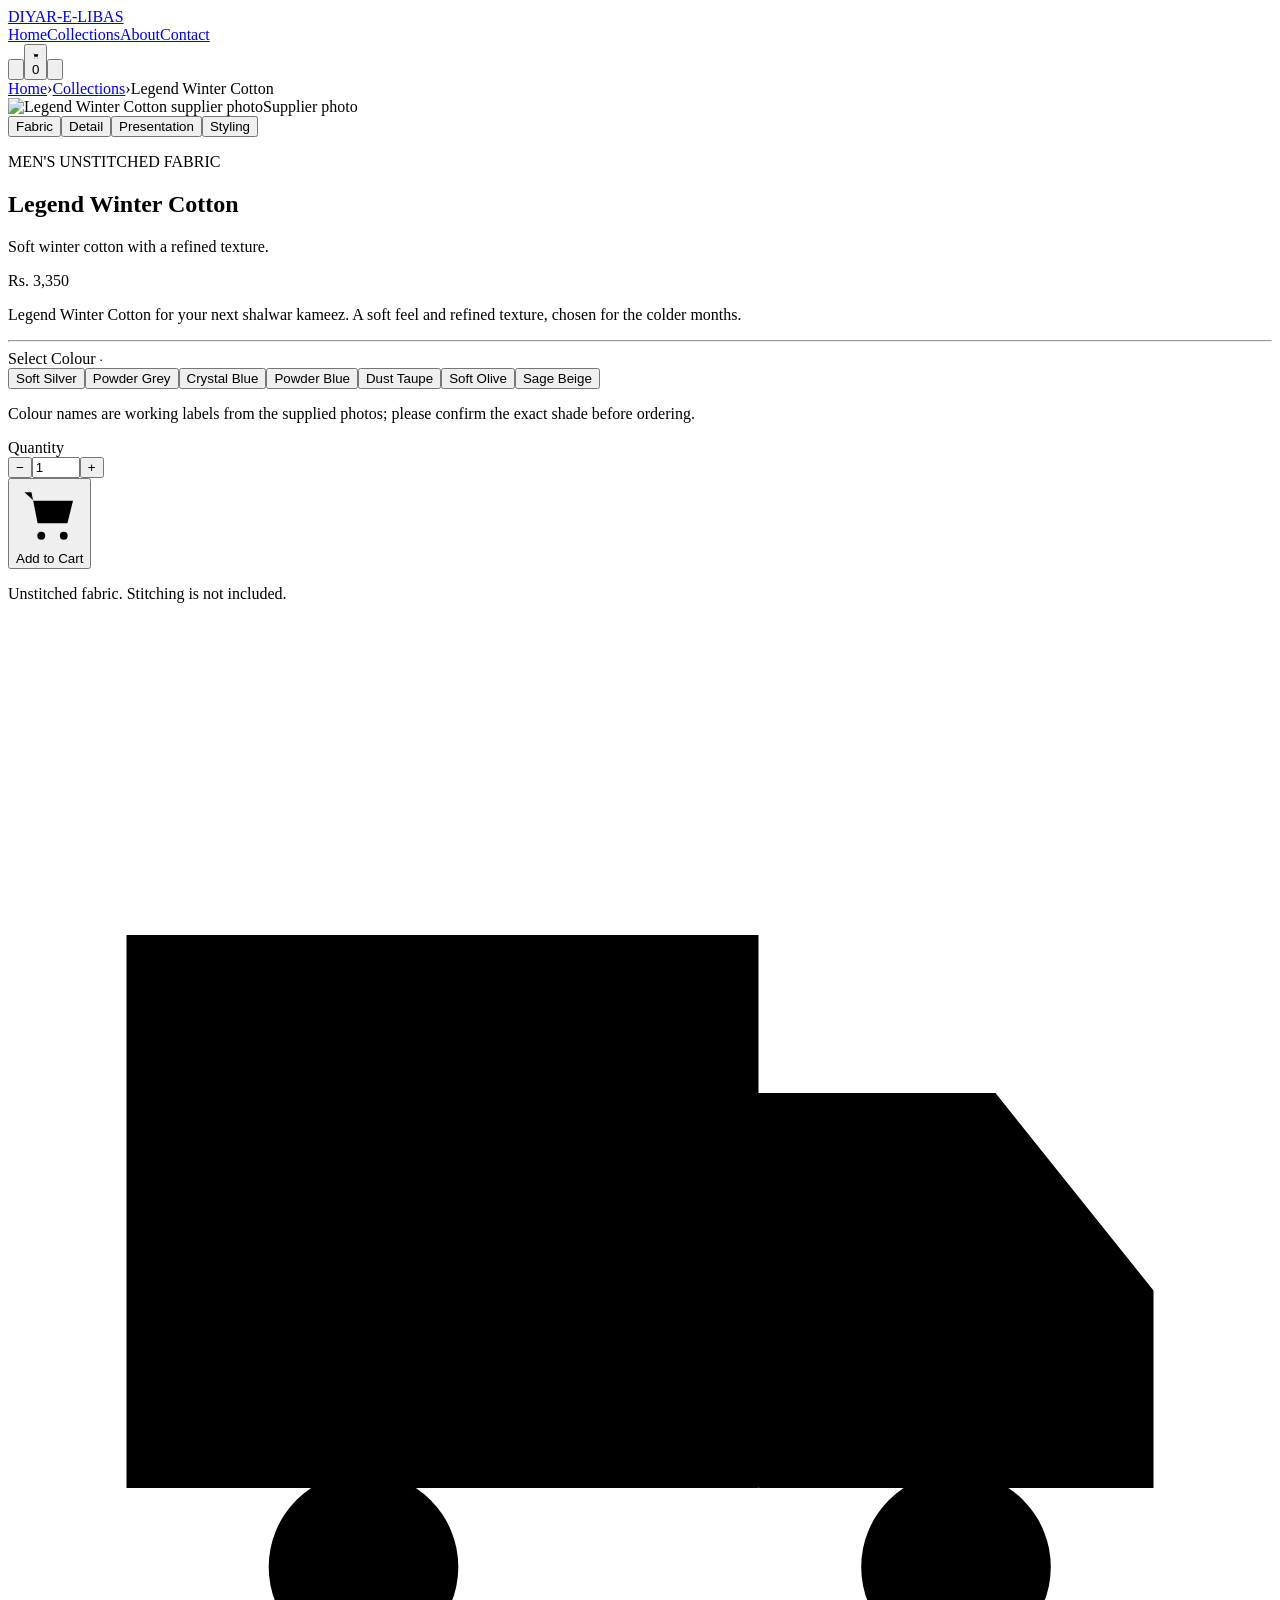
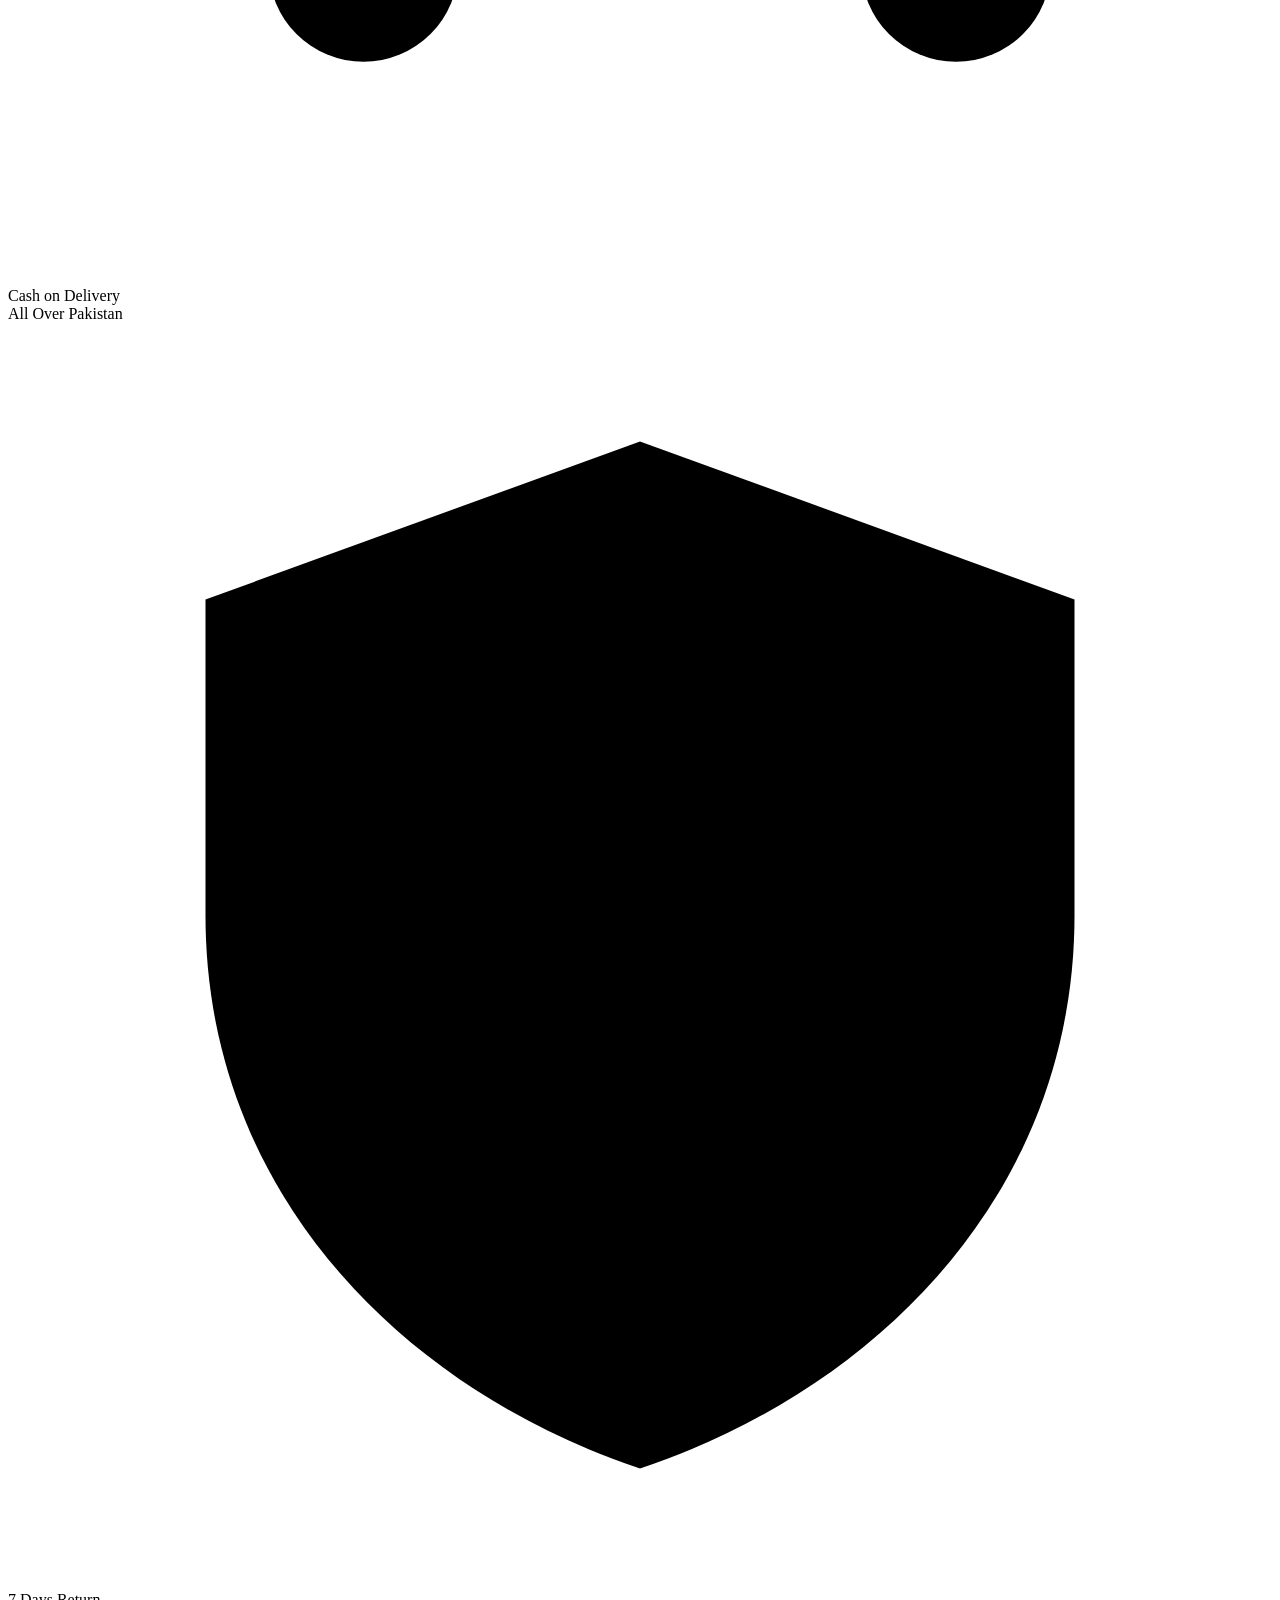
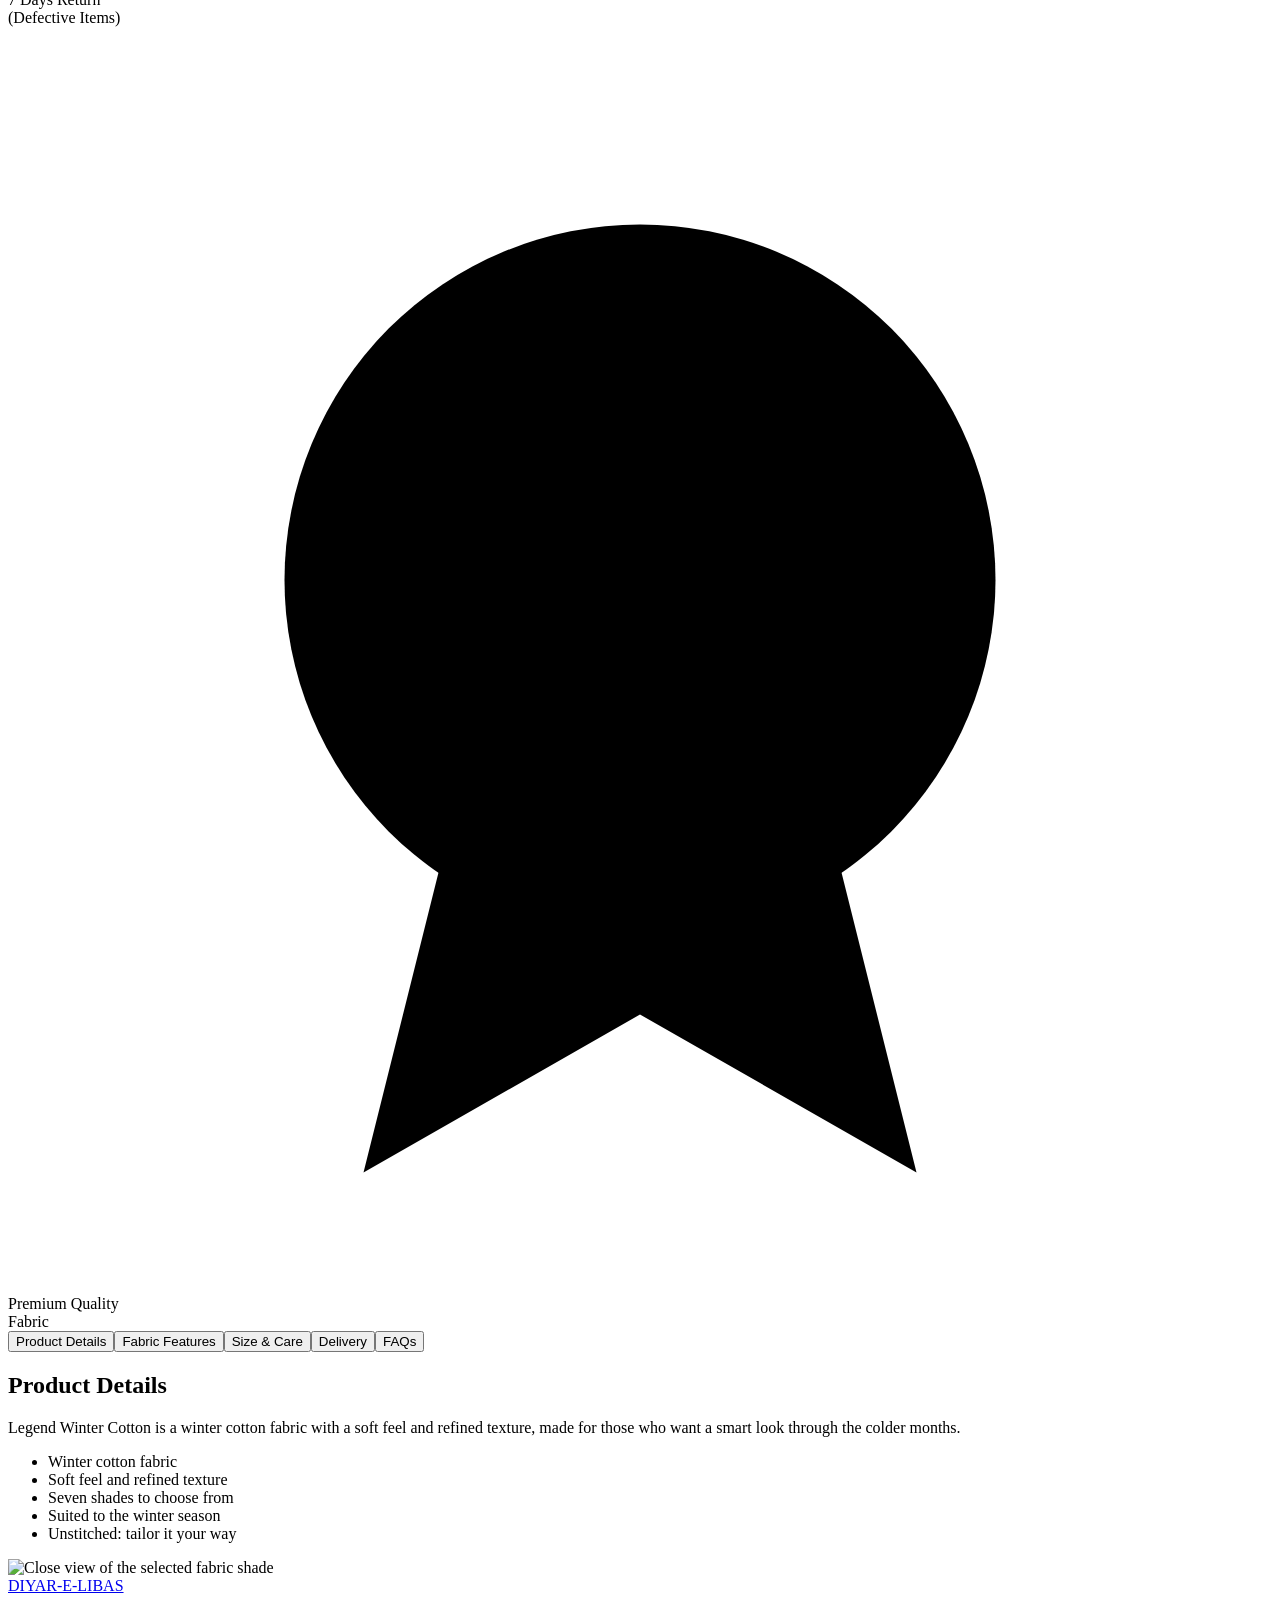
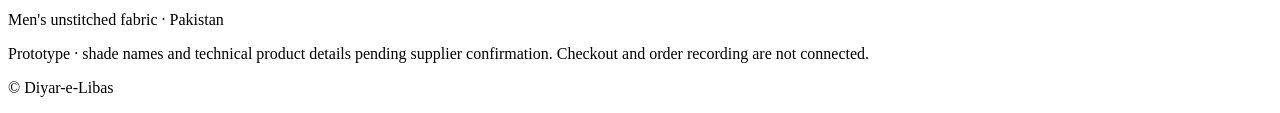
==== legend-winter-cotton-product.html @ 96d7ecd5 "Add files via upload" ====
<!doctype html>
<html lang="en"><head><meta charset="utf-8"><meta name="viewport" content="width=device-width, initial-scale=1"><meta name="description" content="Legend Winter Cotton men&#x27;s unstitched fabric by Diyar-e-Libas. Choose your shade and order across Pakistan."><title>Legend Winter Cotton Unstitched Fabric | Diyar-e-Libas</title>
<link rel="preconnect" href="https://fonts.googleapis.com"><link rel="preconnect" href="https://fonts.gstatic.com" crossorigin>
<link href="https://fonts.googleapis.com/css2?family=DM+Sans:wght@400;500;600;700&family=Playfair+Display:ital,wght@0,500;0,600;0,700;1,400;1,500&display=swap" rel="stylesheet">
<link rel="stylesheet" href="css/product.css"></head>
<body>
<header class="pdp-header"><div class="pdp-header-inner">
<a class="pdp-logo" href="index.html" aria-label="Diyar-e-Libas home">DIYAR-E-LIBAS</a>
<nav class="pdp-nav" id="primary-nav" aria-label="Main"><a href="index.html">Home</a><a class="active" href="index.html#collection">Collections</a><a href="index.html#guide">About</a><a href="index.html#details">Contact</a></nav>
<div class="pdp-icons"><button class="pdp-icon-btn" type="button" aria-label="Search"><svg viewBox="0 0 24 24"><circle cx="11" cy="11" r="7"/><path d="M20 20l-4-4"/></svg></button><button class="pdp-icon-btn" type="button" aria-label="Cart"><svg viewBox="0 0 24 24"><path d="M3 4h2.5l2.2 11h10.6l2-8H6.3"/><circle cx="9" cy="19.5" r="1.4"/><circle cx="17" cy="19.5" r="1.4"/></svg><span class="cart-count" id="cart-count">0</span></button><button class="pdp-icon-btn pdp-menu-btn" id="menu-toggle" type="button" aria-expanded="false" aria-controls="primary-nav" aria-label="Menu"><svg viewBox="0 0 24 24"><path d="M4 7h16M4 12h16M4 17h16"/></svg></button></div>
</div></header>
<main class="pdp-main">
<nav class="pdp-crumbs" aria-label="Breadcrumb"><a href="index.html">Home</a><span class="sep">›</span><a href="index.html#collection">Collections</a><span class="sep">›</span><span aria-current="page">Legend Winter Cotton</span></nav>
<section class="pdp-grid">
<div class="pdp-gallery"><div class="pdp-main-img"><img id="pdp-main-img" src="assets/products/collection2_01.webp" alt="Legend Winter Cotton supplier photo"><span class="pdp-view-label" id="pdp-view-label">Supplier photo</span></div><div class="pdp-thumbs"><button type="button" class="pdp-thumb " data-view="fabric" aria-pressed="false" aria-label="Fabric"><img src="assets/products/collection2_01.webp" alt="" loading="lazy"><span>Fabric</span></button><button type="button" class="pdp-thumb t-detail" data-view="detail" aria-pressed="false" aria-label="Detail"><img src="assets/products/collection2_01.webp" alt="" loading="lazy"><span>Detail</span></button><button type="button" class="pdp-thumb t-present" data-view="presentation" aria-pressed="false" aria-label="Presentation"><img src="assets/products/collection2_01.webp" alt="" loading="lazy"><span>Presentation</span></button><button type="button" class="pdp-thumb " data-view="styling" aria-pressed="false" aria-label="Styling"><img src="assets/style-model-1.jpg" alt="" loading="lazy"><span>Styling</span></button></div></div>
<div class="pdp-info"><p class="pdp-kicker">MEN'S UNSTITCHED FABRIC</p><h1>Legend Winter Cotton</h1><p class="pdp-tagline">Soft winter cotton with a refined texture.</p><p class="pdp-price">Rs. 3,350</p><p class="pdp-desc">Legend Winter Cotton for your next shalwar kameez. A soft feel and refined texture, chosen for the colder months.</p><hr class="pdp-rule">
<div class="pdp-label">Select Colour <small>· <span id="selected-shade"></span></small></div><div class="swatches" role="group" aria-label="Choose colour"><button type="button" class="swatch-btn" data-i="0" aria-pressed="false" aria-label="Soft Silver"><span class="swatch-dot" style="--c:#ada9af"></span><span class="nm">Soft Silver</span></button><button type="button" class="swatch-btn" data-i="1" aria-pressed="false" aria-label="Powder Grey"><span class="swatch-dot" style="--c:#737782"></span><span class="nm">Powder Grey</span></button><button type="button" class="swatch-btn" data-i="2" aria-pressed="false" aria-label="Crystal Blue"><span class="swatch-dot" style="--c:#7fa2ce"></span><span class="nm">Crystal Blue</span></button><button type="button" class="swatch-btn" data-i="3" aria-pressed="false" aria-label="Powder Blue"><span class="swatch-dot" style="--c:#a0acbc"></span><span class="nm">Powder Blue</span></button><button type="button" class="swatch-btn" data-i="4" aria-pressed="false" aria-label="Dust Taupe"><span class="swatch-dot" style="--c:#837b76"></span><span class="nm">Dust Taupe</span></button><button type="button" class="swatch-btn" data-i="5" aria-pressed="false" aria-label="Soft Olive"><span class="swatch-dot" style="--c:#909076"></span><span class="nm">Soft Olive</span></button><button type="button" class="swatch-btn" data-i="6" aria-pressed="false" aria-label="Sage Beige"><span class="swatch-dot" style="--c:#b2ab8e"></span><span class="nm">Sage Beige</span></button></div>
<p class="pdp-help">Colour names are working labels from the supplied photos; please confirm the exact shade before ordering.</p>
<div class="qty-row"><span class="pdp-label">Quantity</span><div class="qty"><button type="button" id="qty-minus" aria-label="Decrease quantity">−</button><input id="qty" type="number" min="1" max="20" value="1" inputmode="numeric" aria-label="Quantity"><button type="button" id="qty-plus" aria-label="Increase quantity">+</button></div></div>
<button class="add-cart" id="add-cart" type="button"><svg viewBox="0 0 24 24"><path d="M3 4h2.5l2.2 11h10.6l2-8H6.3"/><circle cx="9" cy="19.5" r="1.4"/><circle cx="17" cy="19.5" r="1.4"/></svg>Add to Cart</button><p class="cart-msg" id="cart-msg" role="status"></p>
<p class="unstitched-note">Unstitched fabric. Stitching is not included.</p>
<div class="trust"><div><svg viewBox="0 0 32 32"><path d="M3 8h16v14H3zM19 12h6l4 5v5h-10"/><circle cx="9" cy="24" r="2.4"/><circle cx="24" cy="24" r="2.4"/></svg>Cash on Delivery<br>All Over Pakistan</div><div><svg viewBox="0 0 32 32"><path d="M16 3l11 4v8c0 7-5 12-11 14C10 27 5 22 5 15V7z"/><path d="M11 16l4 4 7-8"/></svg>7 Days Return<br>(Defective Items)</div><div><svg viewBox="0 0 32 32"><circle cx="16" cy="14" r="9"/><path d="M11 21l-2 8 7-4 7 4-2-8"/><path d="M12 14l3 3 5-6"/></svg>Premium Quality<br>Fabric</div></div>
</div></section>
<section class="pdp-tabs-card" aria-label="Product information"><div class="tab-list" role="tablist"><button class="tab-btn" role="tab" id="tab-0" aria-controls="panel-0" aria-selected="true" tabindex="0" type="button">Product Details</button><button class="tab-btn" role="tab" id="tab-1" aria-controls="panel-1" aria-selected="false" tabindex="-1" type="button">Fabric Features</button><button class="tab-btn" role="tab" id="tab-2" aria-controls="panel-2" aria-selected="false" tabindex="-1" type="button">Size &amp; Care</button><button class="tab-btn" role="tab" id="tab-3" aria-controls="panel-3" aria-selected="false" tabindex="-1" type="button">Delivery</button><button class="tab-btn" role="tab" id="tab-4" aria-controls="panel-4" aria-selected="false" tabindex="-1" type="button">FAQs</button></div><div class="tab-panel" role="tabpanel" id="panel-0" aria-labelledby="tab-0"><div class="panel-grid"><div><h2>Product Details</h2><p>Legend Winter Cotton is a winter cotton fabric with a soft feel and refined texture, made for those who want a smart look through the colder months.</p><ul class="checks"><li>Winter cotton fabric</li><li>Soft feel and refined texture</li><li>Seven shades to choose from</li><li>Suited to the winter season</li><li>Unstitched: tailor it your way</li></ul></div><div class="panel-img"><img id="panel-img" src="assets/products/collection2_01.webp" alt="Close view of the selected fabric shade" loading="lazy"></div></div></div><div class="tab-panel" role="tabpanel" id="panel-1" aria-labelledby="tab-1" hidden><div class="panel-grid single"><div><h2>Fabric Features</h2><ul class="info-list"><li><b>Product</b><em>Legend Winter Cotton unstitched fabric</em></li><li><b>Shades</b><em>7 to choose from</em></li><li><b>Composition</b><em>Being confirmed with the supplier</em></li><li><b>Fabric length</b><em>Being confirmed with the supplier</em></li></ul><div class="note-box"><strong>Colour accuracy:</strong> lighting, camera processing and your screen can affect how a shade looks. If a precise shade matters, confirm it with us before ordering.</div></div></div></div><div class="tab-panel" role="tabpanel" id="panel-2" aria-labelledby="tab-2" hidden><div class="panel-grid single"><div><h2>Size &amp; Care</h2><ul class="info-list"><li><b>Type</b><em>Unstitched fabric, tailoring not included</em></li><li><b>Length per order</b><em>Being confirmed with the supplier</em></li><li><b>Care instructions</b><em>Being confirmed with the supplier</em></li></ul><div class="note-box">We will publish verified length and care details here before live orders open. We do not guess these specifications.</div></div></div></div><div class="tab-panel" role="tabpanel" id="panel-3" aria-labelledby="tab-3" hidden><div class="panel-grid single"><div><h2>Delivery</h2><ul class="info-list"><li><b>Coverage</b><em>All over Pakistan</em></li><li><b>Payment</b><em>Cash on Delivery planned</em></li><li><b>Delivery charges</b><em>Being confirmed</em></li><li><b>Delivery time</b><em>Being confirmed</em></li><li><b>Returns</b><em>7 days for defective items</em></li></ul></div></div></div><div class="tab-panel" role="tabpanel" id="panel-4" aria-labelledby="tab-4" hidden><div class="panel-grid single"><div class="faq"><h2>Frequently Asked Questions</h2><details><summary>Is this a ready-made suit?</summary><p>No. This is unstitched fabric. Stitching and tailoring are not included.</p></details><details><summary>How much fabric will I receive?</summary><p>The exact length is being confirmed with the supplier and will be shown here before live orders open.</p></details><details><summary>Will the shade match the photo exactly?</summary><p>Photos are a visual reference. Lighting and screen settings can change how a colour looks. If an exact match matters, confirm the shade with us before ordering.</p></details><details><summary>Can I pay Cash on Delivery?</summary><p>Cash on Delivery is planned for orders across Pakistan. Checkout is not connected in this prototype.</p></details><details><summary>What if the item arrives damaged or incorrect?</summary><p>Defective items are covered by our 7-day return window. The final policy wording will be published before launch.</p></details><details><summary>How much is delivery and when will it arrive?</summary><p>Courier, delivery charges and delivery time are being confirmed and will be shown clearly before an order is accepted.</p></details></div></div></div></section>
</main>
<footer class="pdp-footer"><a class="pdp-logo" href="index.html">DIYAR-E-LIBAS</a><p>Men's unstitched fabric · Pakistan</p><p>Prototype · shade names and technical product details pending supplier confirmation. Checkout and order recording are not connected.</p><p>© <span id="year"></span> Diyar-e-Libas</p></footer>
<script>window.PRODUCT={"name": "Legend Winter Cotton", "styling": "assets/style-model-1.jpg", "shades": [{"name": "Soft Silver", "color": "#ada9af", "img": "assets/products/collection2_01.webp"}, {"name": "Powder Grey", "color": "#737782", "img": "assets/products/collection2_02.webp"}, {"name": "Crystal Blue", "color": "#7fa2ce", "img": "assets/products/collection2_03.webp"}, {"name": "Powder Blue", "color": "#a0acbc", "img": "assets/products/collection2_04.webp"}, {"name": "Dust Taupe", "color": "#837b76", "img": "assets/products/collection2_05.webp"}, {"name": "Soft Olive", "color": "#909076", "img": "assets/products/collection2_06.webp"}, {"name": "Sage Beige", "color": "#b2ab8e", "img": "assets/products/collection2_07.webp"}]};</script><script src="js/product.js"></script>
</body></html>
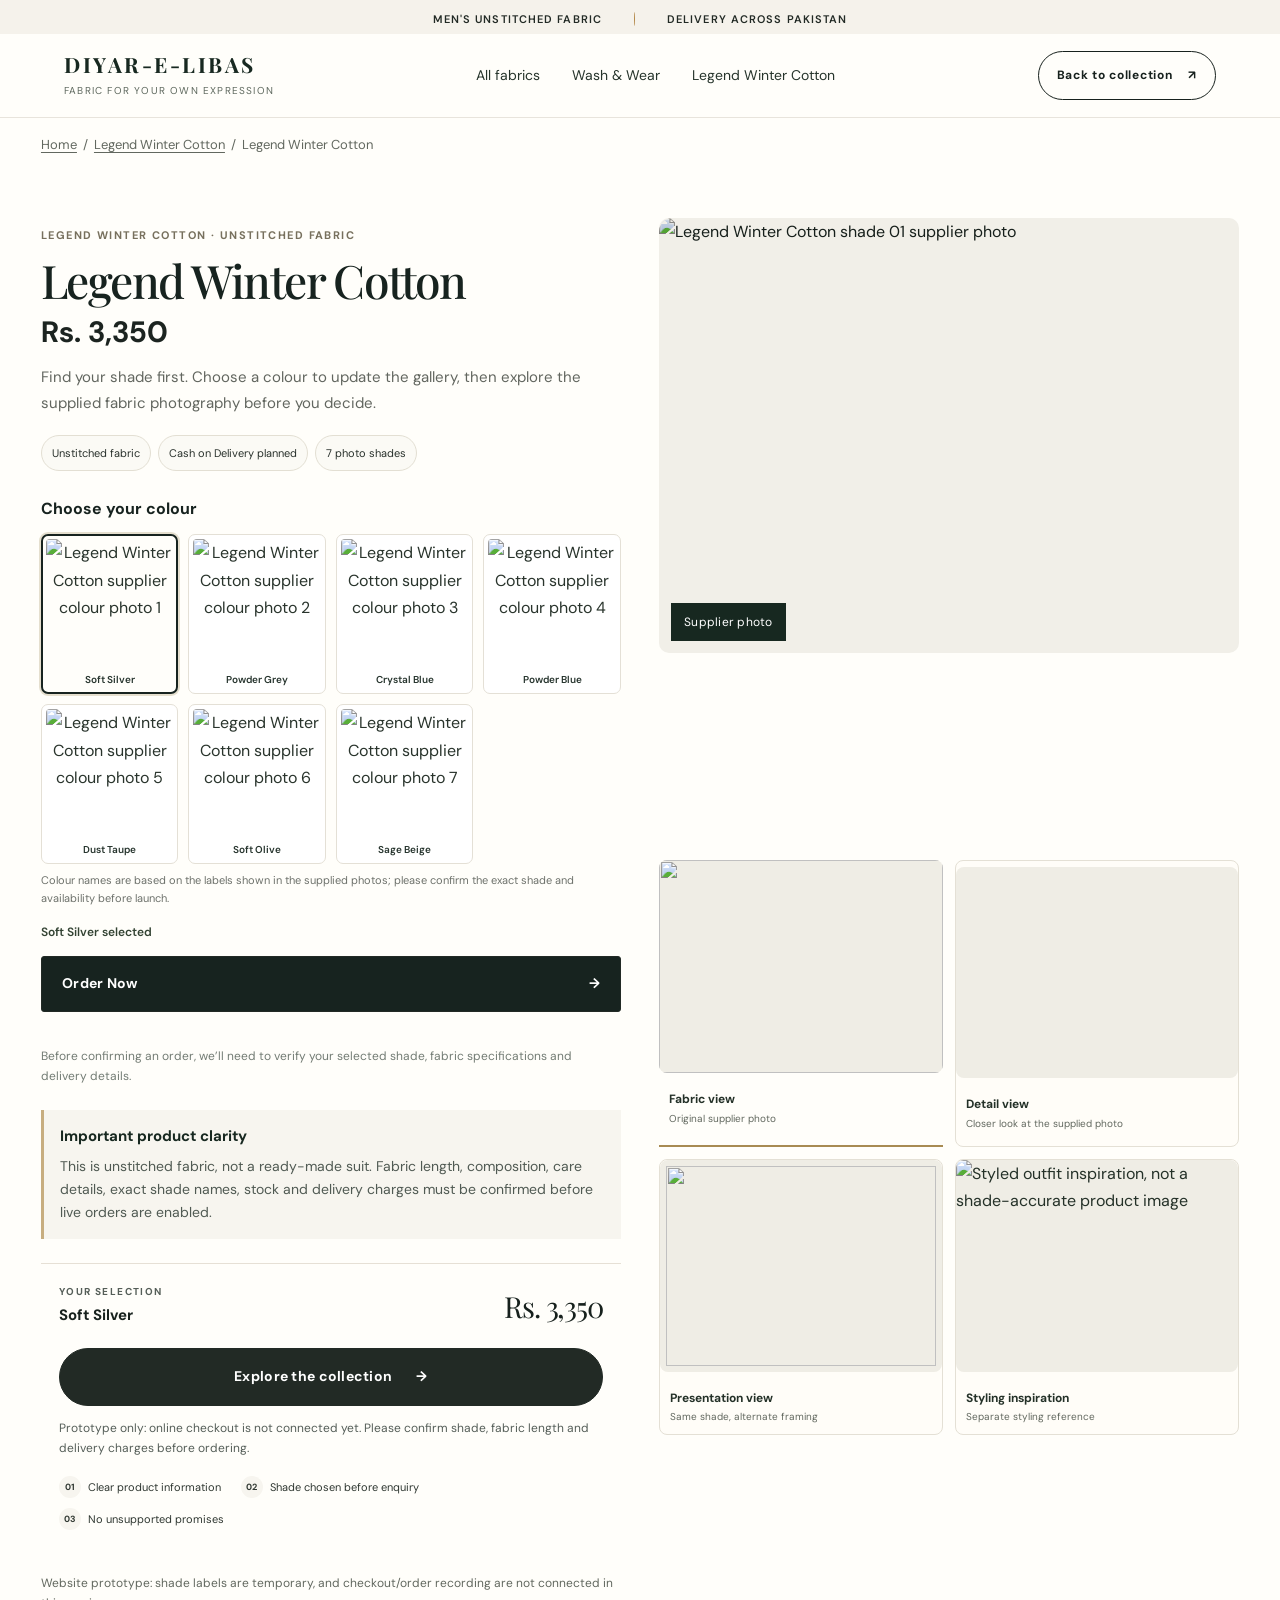
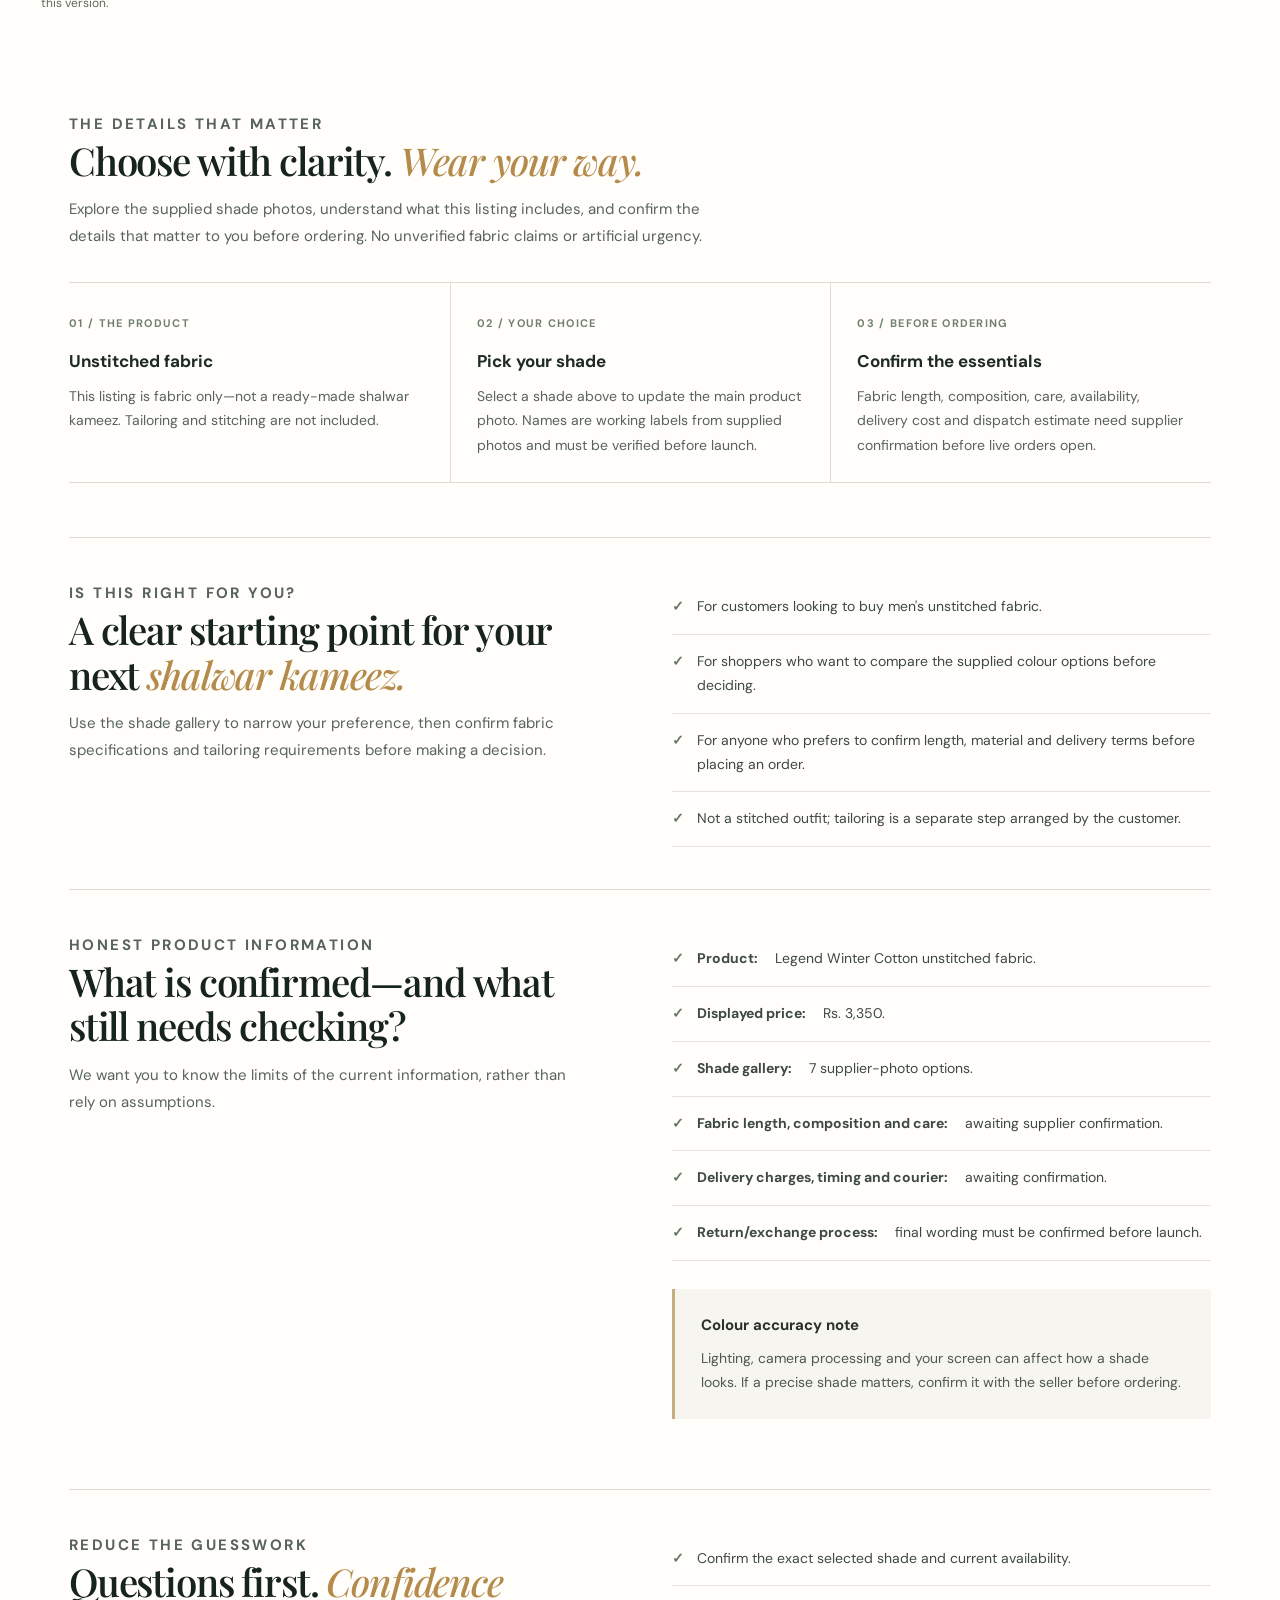
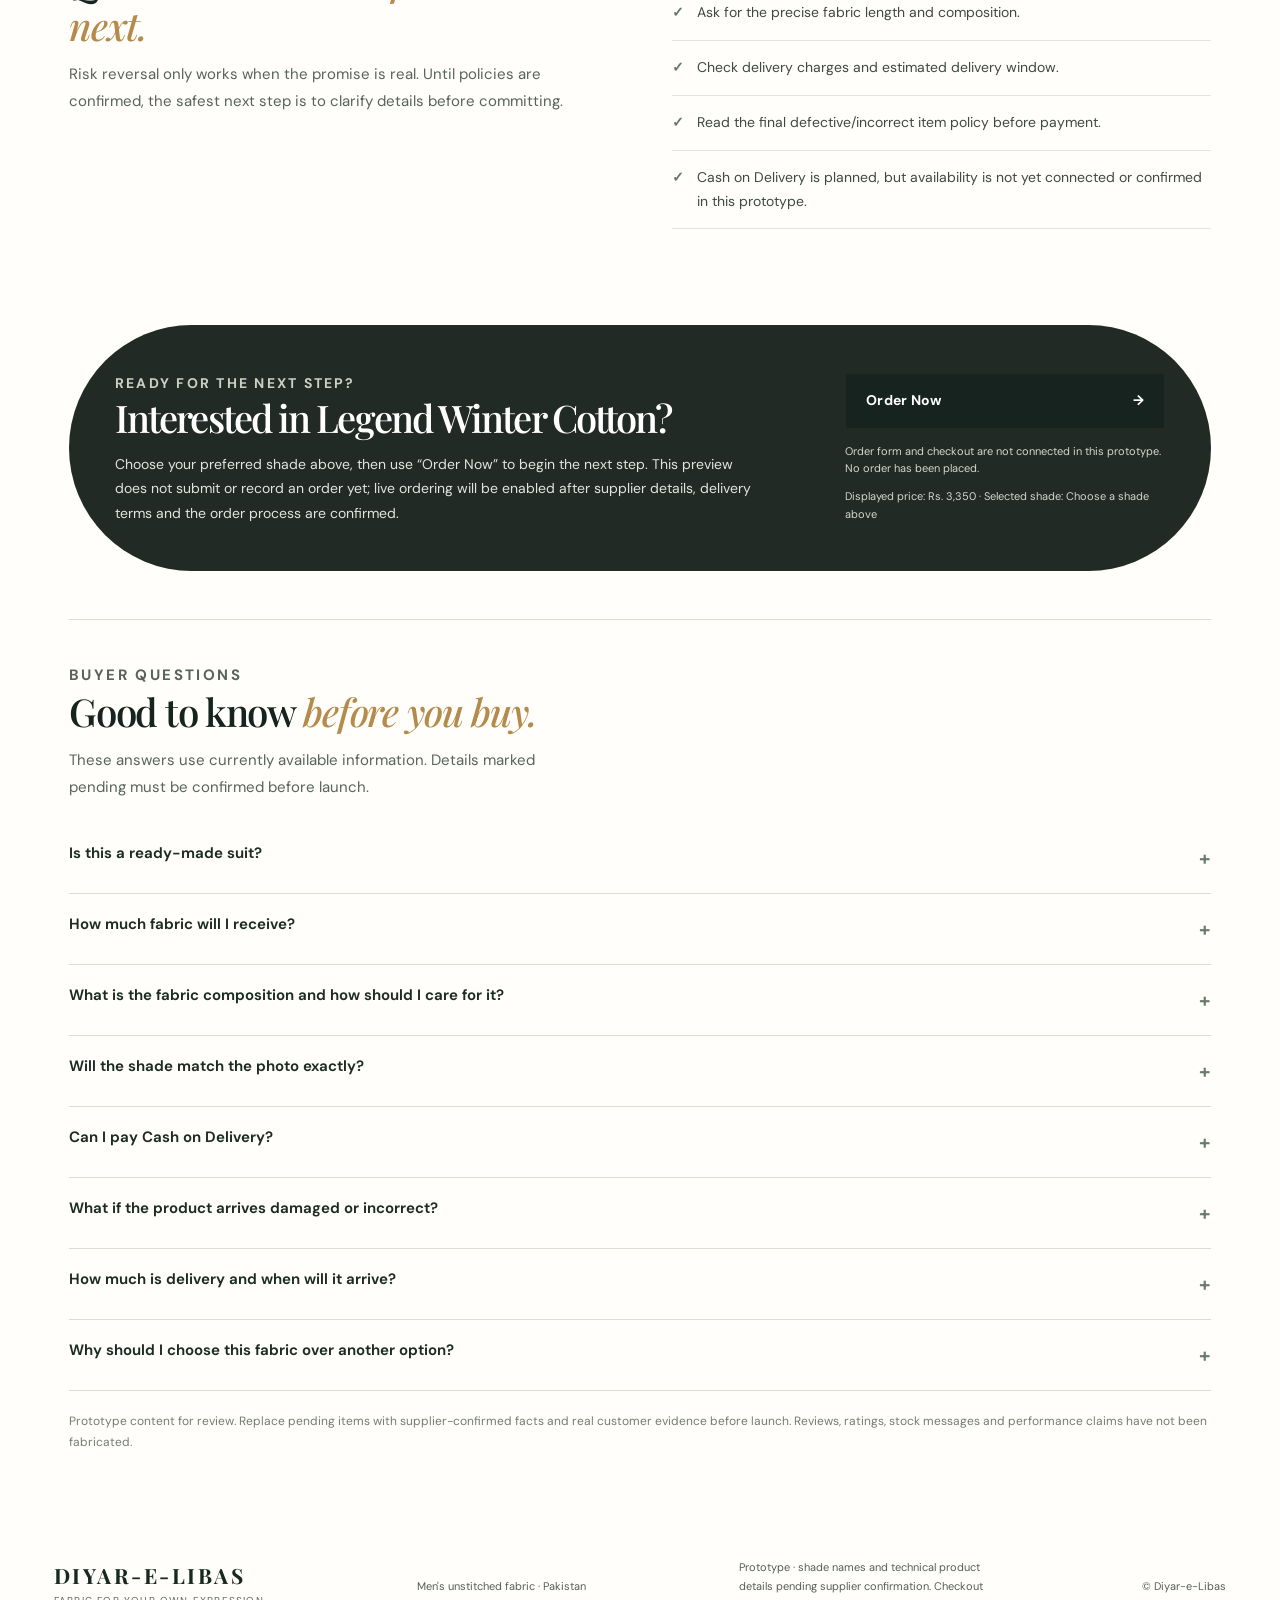
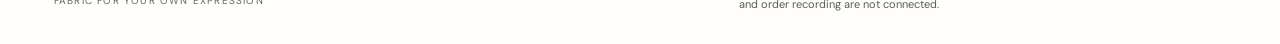
==== commit 3ac630c1: "Add files via upload" ====
--- a/legend-winter-cotton-product.html
+++ b/legend-winter-cotton-product.html
@@ -1,28 +1,68 @@
 <!doctype html>
-<html lang="en"><head><meta charset="utf-8"><meta name="viewport" content="width=device-width, initial-scale=1"><meta name="description" content="Legend Winter Cotton men&#x27;s unstitched fabric by Diyar-e-Libas. Choose your shade and order across Pakistan."><title>Legend Winter Cotton Unstitched Fabric | Diyar-e-Libas</title>
-<link rel="preconnect" href="https://fonts.googleapis.com"><link rel="preconnect" href="https://fonts.gstatic.com" crossorigin>
-<link href="https://fonts.googleapis.com/css2?family=DM+Sans:wght@400;500;600;700&family=Playfair+Display:ital,wght@0,500;0,600;0,700;1,400;1,500&display=swap" rel="stylesheet">
-<link rel="stylesheet" href="css/product.css"></head>
-<body>
-<header class="pdp-header"><div class="pdp-header-inner">
-<a class="pdp-logo" href="index.html" aria-label="Diyar-e-Libas home">DIYAR-E-LIBAS</a>
-<nav class="pdp-nav" id="primary-nav" aria-label="Main"><a href="index.html">Home</a><a class="active" href="index.html#collection">Collections</a><a href="index.html#guide">About</a><a href="index.html#details">Contact</a></nav>
-<div class="pdp-icons"><button class="pdp-icon-btn" type="button" aria-label="Search"><svg viewBox="0 0 24 24"><circle cx="11" cy="11" r="7"/><path d="M20 20l-4-4"/></svg></button><button class="pdp-icon-btn" type="button" aria-label="Cart"><svg viewBox="0 0 24 24"><path d="M3 4h2.5l2.2 11h10.6l2-8H6.3"/><circle cx="9" cy="19.5" r="1.4"/><circle cx="17" cy="19.5" r="1.4"/></svg><span class="cart-count" id="cart-count">0</span></button><button class="pdp-icon-btn pdp-menu-btn" id="menu-toggle" type="button" aria-expanded="false" aria-controls="primary-nav" aria-label="Menu"><svg viewBox="0 0 24 24"><path d="M4 7h16M4 12h16M4 17h16"/></svg></button></div>
-</div></header>
-<main class="pdp-main">
-<nav class="pdp-crumbs" aria-label="Breadcrumb"><a href="index.html">Home</a><span class="sep">›</span><a href="index.html#collection">Collections</a><span class="sep">›</span><span aria-current="page">Legend Winter Cotton</span></nav>
-<section class="pdp-grid">
-<div class="pdp-gallery"><div class="pdp-main-img"><img id="pdp-main-img" src="assets/products/collection2_01.webp" alt="Legend Winter Cotton supplier photo"><span class="pdp-view-label" id="pdp-view-label">Supplier photo</span></div><div class="pdp-thumbs"><button type="button" class="pdp-thumb " data-view="fabric" aria-pressed="false" aria-label="Fabric"><img src="assets/products/collection2_01.webp" alt="" loading="lazy"><span>Fabric</span></button><button type="button" class="pdp-thumb t-detail" data-view="detail" aria-pressed="false" aria-label="Detail"><img src="assets/products/collection2_01.webp" alt="" loading="lazy"><span>Detail</span></button><button type="button" class="pdp-thumb t-present" data-view="presentation" aria-pressed="false" aria-label="Presentation"><img src="assets/products/collection2_01.webp" alt="" loading="lazy"><span>Presentation</span></button><button type="button" class="pdp-thumb " data-view="styling" aria-pressed="false" aria-label="Styling"><img src="assets/style-model-1.jpg" alt="" loading="lazy"><span>Styling</span></button></div></div>
-<div class="pdp-info"><p class="pdp-kicker">MEN'S UNSTITCHED FABRIC</p><h1>Legend Winter Cotton</h1><p class="pdp-tagline">Soft winter cotton with a refined texture.</p><p class="pdp-price">Rs. 3,350</p><p class="pdp-desc">Legend Winter Cotton for your next shalwar kameez. A soft feel and refined texture, chosen for the colder months.</p><hr class="pdp-rule">
-<div class="pdp-label">Select Colour <small>· <span id="selected-shade"></span></small></div><div class="swatches" role="group" aria-label="Choose colour"><button type="button" class="swatch-btn" data-i="0" aria-pressed="false" aria-label="Soft Silver"><span class="swatch-dot" style="--c:#ada9af"></span><span class="nm">Soft Silver</span></button><button type="button" class="swatch-btn" data-i="1" aria-pressed="false" aria-label="Powder Grey"><span class="swatch-dot" style="--c:#737782"></span><span class="nm">Powder Grey</span></button><button type="button" class="swatch-btn" data-i="2" aria-pressed="false" aria-label="Crystal Blue"><span class="swatch-dot" style="--c:#7fa2ce"></span><span class="nm">Crystal Blue</span></button><button type="button" class="swatch-btn" data-i="3" aria-pressed="false" aria-label="Powder Blue"><span class="swatch-dot" style="--c:#a0acbc"></span><span class="nm">Powder Blue</span></button><button type="button" class="swatch-btn" data-i="4" aria-pressed="false" aria-label="Dust Taupe"><span class="swatch-dot" style="--c:#837b76"></span><span class="nm">Dust Taupe</span></button><button type="button" class="swatch-btn" data-i="5" aria-pressed="false" aria-label="Soft Olive"><span class="swatch-dot" style="--c:#909076"></span><span class="nm">Soft Olive</span></button><button type="button" class="swatch-btn" data-i="6" aria-pressed="false" aria-label="Sage Beige"><span class="swatch-dot" style="--c:#b2ab8e"></span><span class="nm">Sage Beige</span></button></div>
-<p class="pdp-help">Colour names are working labels from the supplied photos; please confirm the exact shade before ordering.</p>
-<div class="qty-row"><span class="pdp-label">Quantity</span><div class="qty"><button type="button" id="qty-minus" aria-label="Decrease quantity">−</button><input id="qty" type="number" min="1" max="20" value="1" inputmode="numeric" aria-label="Quantity"><button type="button" id="qty-plus" aria-label="Increase quantity">+</button></div></div>
-<button class="add-cart" id="add-cart" type="button"><svg viewBox="0 0 24 24"><path d="M3 4h2.5l2.2 11h10.6l2-8H6.3"/><circle cx="9" cy="19.5" r="1.4"/><circle cx="17" cy="19.5" r="1.4"/></svg>Add to Cart</button><p class="cart-msg" id="cart-msg" role="status"></p>
-<p class="unstitched-note">Unstitched fabric. Stitching is not included.</p>
-<div class="trust"><div><svg viewBox="0 0 32 32"><path d="M3 8h16v14H3zM19 12h6l4 5v5h-10"/><circle cx="9" cy="24" r="2.4"/><circle cx="24" cy="24" r="2.4"/></svg>Cash on Delivery<br>All Over Pakistan</div><div><svg viewBox="0 0 32 32"><path d="M16 3l11 4v8c0 7-5 12-11 14C10 27 5 22 5 15V7z"/><path d="M11 16l4 4 7-8"/></svg>7 Days Return<br>(Defective Items)</div><div><svg viewBox="0 0 32 32"><circle cx="16" cy="14" r="9"/><path d="M11 21l-2 8 7-4 7 4-2-8"/><path d="M12 14l3 3 5-6"/></svg>Premium Quality<br>Fabric</div></div>
-</div></section>
-<section class="pdp-tabs-card" aria-label="Product information"><div class="tab-list" role="tablist"><button class="tab-btn" role="tab" id="tab-0" aria-controls="panel-0" aria-selected="true" tabindex="0" type="button">Product Details</button><button class="tab-btn" role="tab" id="tab-1" aria-controls="panel-1" aria-selected="false" tabindex="-1" type="button">Fabric Features</button><button class="tab-btn" role="tab" id="tab-2" aria-controls="panel-2" aria-selected="false" tabindex="-1" type="button">Size &amp; Care</button><button class="tab-btn" role="tab" id="tab-3" aria-controls="panel-3" aria-selected="false" tabindex="-1" type="button">Delivery</button><button class="tab-btn" role="tab" id="tab-4" aria-controls="panel-4" aria-selected="false" tabindex="-1" type="button">FAQs</button></div><div class="tab-panel" role="tabpanel" id="panel-0" aria-labelledby="tab-0"><div class="panel-grid"><div><h2>Product Details</h2><p>Legend Winter Cotton is a winter cotton fabric with a soft feel and refined texture, made for those who want a smart look through the colder months.</p><ul class="checks"><li>Winter cotton fabric</li><li>Soft feel and refined texture</li><li>Seven shades to choose from</li><li>Suited to the winter season</li><li>Unstitched: tailor it your way</li></ul></div><div class="panel-img"><img id="panel-img" src="assets/products/collection2_01.webp" alt="Close view of the selected fabric shade" loading="lazy"></div></div></div><div class="tab-panel" role="tabpanel" id="panel-1" aria-labelledby="tab-1" hidden><div class="panel-grid single"><div><h2>Fabric Features</h2><ul class="info-list"><li><b>Product</b><em>Legend Winter Cotton unstitched fabric</em></li><li><b>Shades</b><em>7 to choose from</em></li><li><b>Composition</b><em>Being confirmed with the supplier</em></li><li><b>Fabric length</b><em>Being confirmed with the supplier</em></li></ul><div class="note-box"><strong>Colour accuracy:</strong> lighting, camera processing and your screen can affect how a shade looks. If a precise shade matters, confirm it with us before ordering.</div></div></div></div><div class="tab-panel" role="tabpanel" id="panel-2" aria-labelledby="tab-2" hidden><div class="panel-grid single"><div><h2>Size &amp; Care</h2><ul class="info-list"><li><b>Type</b><em>Unstitched fabric, tailoring not included</em></li><li><b>Length per order</b><em>Being confirmed with the supplier</em></li><li><b>Care instructions</b><em>Being confirmed with the supplier</em></li></ul><div class="note-box">We will publish verified length and care details here before live orders open. We do not guess these specifications.</div></div></div></div><div class="tab-panel" role="tabpanel" id="panel-3" aria-labelledby="tab-3" hidden><div class="panel-grid single"><div><h2>Delivery</h2><ul class="info-list"><li><b>Coverage</b><em>All over Pakistan</em></li><li><b>Payment</b><em>Cash on Delivery planned</em></li><li><b>Delivery charges</b><em>Being confirmed</em></li><li><b>Delivery time</b><em>Being confirmed</em></li><li><b>Returns</b><em>7 days for defective items</em></li></ul></div></div></div><div class="tab-panel" role="tabpanel" id="panel-4" aria-labelledby="tab-4" hidden><div class="panel-grid single"><div class="faq"><h2>Frequently Asked Questions</h2><details><summary>Is this a ready-made suit?</summary><p>No. This is unstitched fabric. Stitching and tailoring are not included.</p></details><details><summary>How much fabric will I receive?</summary><p>The exact length is being confirmed with the supplier and will be shown here before live orders open.</p></details><details><summary>Will the shade match the photo exactly?</summary><p>Photos are a visual reference. Lighting and screen settings can change how a colour looks. If an exact match matters, confirm the shade with us before ordering.</p></details><details><summary>Can I pay Cash on Delivery?</summary><p>Cash on Delivery is planned for orders across Pakistan. Checkout is not connected in this prototype.</p></details><details><summary>What if the item arrives damaged or incorrect?</summary><p>Defective items are covered by our 7-day return window. The final policy wording will be published before launch.</p></details><details><summary>How much is delivery and when will it arrive?</summary><p>Courier, delivery charges and delivery time are being confirmed and will be shown clearly before an order is accepted.</p></details></div></div></div></section>
-</main>
-<footer class="pdp-footer"><a class="pdp-logo" href="index.html">DIYAR-E-LIBAS</a><p>Men's unstitched fabric · Pakistan</p><p>Prototype · shade names and technical product details pending supplier confirmation. Checkout and order recording are not connected.</p><p>© <span id="year"></span> Diyar-e-Libas</p></footer>
-<script>window.PRODUCT={"name": "Legend Winter Cotton", "styling": "assets/style-model-1.jpg", "shades": [{"name": "Soft Silver", "color": "#ada9af", "img": "assets/products/collection2_01.webp"}, {"name": "Powder Grey", "color": "#737782", "img": "assets/products/collection2_02.webp"}, {"name": "Crystal Blue", "color": "#7fa2ce", "img": "assets/products/collection2_03.webp"}, {"name": "Powder Blue", "color": "#a0acbc", "img": "assets/products/collection2_04.webp"}, {"name": "Dust Taupe", "color": "#837b76", "img": "assets/products/collection2_05.webp"}, {"name": "Soft Olive", "color": "#909076", "img": "assets/products/collection2_06.webp"}, {"name": "Sage Beige", "color": "#b2ab8e", "img": "assets/products/collection2_07.webp"}]};</script><script src="js/product.js"></script>
-</body></html>+<html lang="en"><head><meta charset="utf-8"><meta name="viewport" content="width=device-width, initial-scale=1"><meta name="description" content="Shop Legend Winter Cotton unstitched fabric by Diyar-e-Libas. Choose from available supplier photo shades."><title>Legend Winter Cotton Unstitched Fabric | Diyar-e-Libas</title><link rel="preconnect" href="https://fonts.googleapis.com"><link rel="preconnect" href="https://fonts.gstatic.com" crossorigin><link href="https://fonts.googleapis.com/css2?family=DM+Sans:wght@400;500;600;700&family=Playfair+Display:wght@500;600;700&display=swap" rel="stylesheet"><link rel="stylesheet" href="css/style.css"><style>.variant-chip{border:1px solid #d6d8cf;background:#fff;padding:9px 12px;cursor:pointer;color:#26332c;font:inherit;font-size:12px}.variant-chip.active{border:2px solid #17231f;background:#eef0e8;padding:8px 11px}.product-sample-options{margin-bottom:8px}.variant-help{font-size:12px;color:#6d716b;margin:8px 0 0}.product-detail-lower ul{padding-left:20px;line-height:1.8}</style></head>
+<body><div class="announcement"><span>MEN'S UNSTITCHED FABRIC</span><i></i><span>DELIVERY ACROSS PAKISTAN</span></div>
+<header class="site-header"><a class="wordmark" href="index.html" aria-label="Diyar-e-Libas home"><span>DIYAR-E-LIBAS</span><small>FABRIC FOR YOUR OWN EXPRESSION</small></a><button class="menu-toggle" id="menu-toggle" aria-expanded="false" aria-controls="primary-nav">Menu <b>☰</b></button><nav class="primary-nav" id="primary-nav"><a href="index.html#collection">All fabrics</a><a href="wash-wear.html">Wash &amp; Wear</a><a href="legend-winter-cotton.html">Legend Winter Cotton</a></nav><a class="header-link" href="legend-winter-cotton.html">Back to collection <span>↗</span></a></header>
+<main><div class="breadcrumbs"><a href="index.html">Home</a> &nbsp;/&nbsp; <a href="legend-winter-cotton.html">Legend Winter Cotton</a> &nbsp;/&nbsp; Legend Winter Cotton</div>
+<section class="product-detail"><div class="product-detail-grid"><div class="product-gallery product-gallery-v2">
+<div class="product-main-image product-main-image-v2"><img id="product-main-image" src="assets/products/collection2_01.webp" alt="Legend Winter Cotton shade 01 supplier photo"><span class="gallery-view-label" id="gallery-view-label">Supplier photo</span></div>
+<div class="gallery-purpose-grid" id="gallery-purpose-grid">
+<button class="gallery-purpose active" type="button" data-view="fabric"><span class="purpose-image"><img src="assets/products/collection2_01.webp" alt="" id="gallery-fabric-img"></span><strong>Fabric view</strong><small>Original supplier photo</small></button>
+<button class="gallery-purpose" type="button" data-view="detail"><span class="purpose-image purpose-zoom"><img src="assets/products/collection2_01.webp" alt="" id="gallery-detail-img"></span><strong>Detail view</strong><small>Closer look at the supplied photo</small></button>
+<button class="gallery-purpose" type="button" data-view="presentation"><span class="purpose-image purpose-present"><img src="assets/products/collection2_01.webp" alt="" id="gallery-presentation-img"></span><strong>Presentation view</strong><small>Same shade, alternate framing</small></button>
+<button class="gallery-purpose" type="button" data-view="styling"><span class="purpose-image purpose-styling"><img src="assets/style-model-1.jpg" alt="Styled outfit inspiration, not a shade-accurate product image"></span><strong>Styling inspiration</strong><small>Separate styling reference</small></button>
+</div></div>
+<div class="product-info"><p class="product-kicker">Legend Winter Cotton · UNSTITCHED FABRIC</p><h1>Legend Winter Cotton</h1><p class="product-price">Rs. 3,350</p><p class="product-intro">Find your shade first. Choose a colour to update the gallery, then explore the supplied fabric photography before you decide.</p><div class="product-facts"><span class="product-fact">Unstitched fabric</span><span class="product-fact">Cash on Delivery planned</span><span class="product-fact">7 photo shades</span></div>
+<p class="product-select-title">Choose your colour</p><div class="product-sample-options"><button type="button" class="product-sample-option active" data-image="assets/products/collection2_01.webp" data-sample="1" aria-pressed="true"><img src="assets/products/collection2_01.webp" alt="Legend Winter Cotton supplier colour photo 1" loading="lazy"><span>Soft Silver</span></button><button type="button" class="product-sample-option " data-image="assets/products/collection2_02.webp" data-sample="2" aria-pressed="false"><img src="assets/products/collection2_02.webp" alt="Legend Winter Cotton supplier colour photo 2" loading="lazy"><span>Powder Grey</span></button><button type="button" class="product-sample-option " data-image="assets/products/collection2_03.webp" data-sample="3" aria-pressed="false"><img src="assets/products/collection2_03.webp" alt="Legend Winter Cotton supplier colour photo 3" loading="lazy"><span>Crystal Blue</span></button><button type="button" class="product-sample-option " data-image="assets/products/collection2_04.webp" data-sample="4" aria-pressed="false"><img src="assets/products/collection2_04.webp" alt="Legend Winter Cotton supplier colour photo 4" loading="lazy"><span>Powder Blue</span></button><button type="button" class="product-sample-option " data-image="assets/products/collection2_05.webp" data-sample="5" aria-pressed="false"><img src="assets/products/collection2_05.webp" alt="Legend Winter Cotton supplier colour photo 5" loading="lazy"><span>Dust Taupe</span></button><button type="button" class="product-sample-option " data-image="assets/products/collection2_06.webp" data-sample="6" aria-pressed="false"><img src="assets/products/collection2_06.webp" alt="Legend Winter Cotton supplier colour photo 6" loading="lazy"><span>Soft Olive</span></button><button type="button" class="product-sample-option " data-image="assets/products/collection2_07.webp" data-sample="7" aria-pressed="false"><img src="assets/products/collection2_07.webp" alt="Legend Winter Cotton supplier colour photo 7" loading="lazy"><span>Sage Beige</span></button></div><p class="variant-help">Colour names are based on the labels shown in the supplied photos; please confirm the exact shade and availability before launch.</p><p class="product-selected-note" id="selected-sample-note">Soft Silver selected</p><a class="order-now-cta" href="#order-panel" aria-label="Order Legend Winter Cotton now">Order Now <span aria-hidden="true">→</span></a><p class="cro-research-note">Before confirming an order, we’ll need to verify your selected shade, fabric specifications and delivery details.</p>
+<div class="product-clarity-note"><strong>Important product clarity</strong>This is unstitched fabric, not a ready-made suit. Fabric length, composition, care details, exact shade names, stock and delivery charges must be confirmed before live orders are enabled.</div>
+<div class="purchase-panel">
+ <div class="purchase-summary"><div><span class="purchase-label">YOUR SELECTION</span><strong id="purchase-selected-shade">Soft Silver</strong></div><div class="purchase-price">Rs. 3,350</div></div>
+ <a class="button button-dark purchase-cta" href="legend-winter-cotton.html">Explore the collection <span>→</span></a>
+ <p class="purchase-note">Prototype only: online checkout is not connected yet. Please confirm shade, fabric length and delivery charges before ordering.</p>
+ <div class="reassurance-row"><span><b>01</b> Clear product information</span><span><b>02</b> Shade chosen before enquiry</span><span><b>03</b> No unsupported promises</span></div>
+ </div><p class="product-test-note">Website prototype: shade labels are temporary, and checkout/order recording are not connected in this version.</p></div></div>
+<section class="product-cro-flow" aria-label="Product guidance and buying information">
+ <div class="cro-intro"><p class="cro-eyebrow">THE DETAILS THAT MATTER</p><h2>Choose with clarity. <em>Wear your way.</em></h2><p>Explore the supplied shade photos, understand what this listing includes, and confirm the details that matter to you before ordering. No unverified fabric claims or artificial urgency.</p></div>
+ <div class="cro-value-grid">
+  <article class="cro-value"><span>01 / THE PRODUCT</span><h3>Unstitched fabric</h3><p>This listing is fabric only—not a ready-made shalwar kameez. Tailoring and stitching are not included.</p></article>
+  <article class="cro-value"><span>02 / YOUR CHOICE</span><h3>Pick your shade</h3><p>Select a shade above to update the main product photo. Names are working labels from supplied photos and must be verified before launch.</p></article>
+  <article class="cro-value"><span>03 / BEFORE ORDERING</span><h3>Confirm the essentials</h3><p>Fabric length, composition, care, availability, delivery cost and dispatch estimate need supplier confirmation before live orders open.</p></article>
+ </div>
+ <div class="cro-two-col"><div class="cro-section-heading"><p class="cro-eyebrow">IS THIS RIGHT FOR YOU?</p><h2>A clear starting point for your next <em>shalwar kameez.</em></h2><p>Use the shade gallery to narrow your preference, then confirm fabric specifications and tailoring requirements before making a decision.</p></div><ul class="cro-list"><li>For customers looking to buy men's unstitched fabric.</li><li>For shoppers who want to compare the supplied colour options before deciding.</li><li>For anyone who prefers to confirm length, material and delivery terms before placing an order.</li><li>Not a stitched outfit; tailoring is a separate step arranged by the customer.</li></ul></div>
+ <div class="cro-two-col"><div class="cro-section-heading"><p class="cro-eyebrow">HONEST PRODUCT INFORMATION</p><h2>What is confirmed—and what still needs checking?</h2><p>We want you to know the limits of the current information, rather than rely on assumptions.</p></div><div><ul class="cro-list"><li><strong>Product:</strong>&nbsp;Legend Winter Cotton unstitched fabric.</li><li><strong>Displayed price:</strong>&nbsp;Rs. 3,350.</li><li><strong>Shade gallery:</strong>&nbsp;7 supplier-photo options.</li><li><strong>Fabric length, composition and care:</strong>&nbsp;awaiting supplier confirmation.</li><li><strong>Delivery charges, timing and courier:</strong>&nbsp;awaiting confirmation.</li><li><strong>Return/exchange process:</strong>&nbsp;final wording must be confirmed before launch.</li></ul><div class="cro-note"><strong>Colour accuracy note</strong><p>Lighting, camera processing and your screen can affect how a shade looks. If a precise shade matters, confirm it with the seller before ordering.</p></div></div></div>
+ <div class="cro-two-col"><div class="cro-section-heading"><p class="cro-eyebrow">REDUCE THE GUESSWORK</p><h2>Questions first. <em>Confidence next.</em></h2><p>Risk reversal only works when the promise is real. Until policies are confirmed, the safest next step is to clarify details before committing.</p></div><ul class="cro-list"><li>Confirm the exact selected shade and current availability.</li><li>Ask for the precise fabric length and composition.</li><li>Check delivery charges and estimated delivery window.</li><li>Read the final defective/incorrect item policy before payment.</li><li>Cash on Delivery is planned, but availability is not yet connected or confirmed in this prototype.</li></ul></div>
+ <section class="cro-order-panel" id="order-panel"><div><p class="cro-eyebrow">READY FOR THE NEXT STEP?</p><h2>Interested in Legend Winter Cotton?</h2><p>Choose your preferred shade above, then use “Order Now” to begin the next step. This preview does not submit or record an order yet; live ordering will be enabled after supplier details, delivery terms and the order process are confirmed.</p></div><div><a class="order-now-cta" href="#order-panel" onclick="event.preventDefault(); document.getElementById('order-prototype-note').hidden=false;" >Order Now <span aria-hidden="true">→</span></a><small id="order-prototype-note" hidden>Order form and checkout are not connected in this prototype. No order has been placed.</small><small>Displayed price: Rs. 3,350 · Selected shade: <span id="order-selected-shade">Choose a shade above</span></small></div></section>
+ <section class="cro-faqs"><div class="cro-section-heading"><p class="cro-eyebrow">BUYER QUESTIONS</p><h2>Good to know <em>before you buy.</em></h2><p>These answers use currently available information. Details marked pending must be confirmed before launch.</p></div>
+ <details><summary>Is this a ready-made suit?</summary><p>No. This is unstitched fabric. Stitching and tailoring are not included.</p></details>
+ <details><summary>How much fabric will I receive?</summary><p>The exact length has not yet been confirmed by the supplier. We will publish the verified length before live orders are enabled.</p></details>
+ <details><summary>What is the fabric composition and how should I care for it?</summary><p>Composition and care instructions are pending supplier confirmation. We will not guess these specifications.</p></details>
+ <details><summary>Will the shade match the photo exactly?</summary><p>Supplier photos are provided as a visual reference, but lighting and screen settings can affect colour appearance. Confirm the shade if exact colour matching is important to you.</p></details>
+ <details><summary>Can I pay Cash on Delivery?</summary><p>Cash on Delivery is planned, but payment availability and the order flow are not connected in this prototype. These will be confirmed before launch.</p></details>
+ <details><summary>What if the product arrives damaged or incorrect?</summary><p>The final return/exchange policy must be confirmed before launch. No refund or replacement promise should be relied on until the published policy is available.</p></details>
+ <details><summary>How much is delivery and when will it arrive?</summary><p>Courier, delivery charges and delivery estimates are still pending confirmation. These should be shown clearly before an order is accepted.</p></details>
+ <details><summary>Why should I choose this fabric over another option?</summary><p>Compare the supplied shade photos and ask for verified composition, length, care and delivery details. We will add a meaningful comparison only after those product facts are confirmed.</p></details>
+ </section><p class="cro-research-note">Prototype content for review. Replace pending items with supplier-confirmed facts and real customer evidence before launch. Reviews, ratings, stock messages and performance claims have not been fabricated.</p>
+ </section></section></main>
+<footer class="site-footer"><a class="wordmark footer-wordmark" href="index.html"><span>DIYAR-E-LIBAS</span><small>FABRIC FOR YOUR OWN EXPRESSION</small></a><p>Men's unstitched fabric · Pakistan</p><p class="footer-note">Prototype · shade names and technical product details pending supplier confirmation. Checkout and order recording are not connected.</p><span>© <span id="year"></span> Diyar-e-Libas</span></footer>
+<script src="js/main.js"></script><script>
+const galleryViews={fabric:{label:'Supplier photo',className:''},detail:{label:'Detail view',className:'purpose-zoom'},presentation:{label:'Presentation view',className:'purpose-present'},styling:{label:'Styling inspiration',className:'purpose-styling'}};
+let currentShade='assets/products/collection2_01.webp';
+function chooseShade(button){
+ const src=button.dataset.image; const sample=String(button.dataset.sample).padStart(2,'0'); currentShade=src;
+ document.querySelectorAll('.product-sample-option').forEach(el=>{el.classList.toggle('active',el===button);el.setAttribute('aria-pressed',String(el===button));});
+ ['gallery-fabric-img','gallery-detail-img','gallery-presentation-img'].forEach(id=>{const el=document.getElementById(id);el.src=src;});
+ const main=document.getElementById('product-main-image'); main.src=src; main.alt='Legend Winter Cotton shade '+sample+' original supplier photo';
+ document.querySelectorAll('.gallery-purpose').forEach(el=>el.classList.toggle('active',el.dataset.view==='fabric'));
+ document.getElementById('gallery-view-label').textContent='Supplier photo';
+ document.getElementById('selected-sample-note').textContent=button.querySelector('span').textContent+' selected'; const picked=document.getElementById('purchase-selected-shade'); if(picked) picked.textContent=button.querySelector('span').textContent; const orderShade=document.getElementById('order-selected-shade'); if(orderShade) orderShade.textContent=button.querySelector('span').textContent;
+}
+function chooseGalleryView(button){
+ document.querySelectorAll('.gallery-purpose').forEach(el=>el.classList.toggle('active',el===button));
+ const view=button.dataset.view; const main=document.getElementById('product-main-image');
+ const label=document.getElementById('gallery-view-label'); label.textContent=galleryViews[view].label;
+ if(view==='styling'){main.src='assets/style-model-1.jpg';main.alt='General styling inspiration; not an exact representation of the selected fabric shade';}
+ else {main.src=currentShade;main.alt='Legend Winter Cotton selected shade supplier photo';}
+ main.classList.toggle('main-zoom',view==='detail'); main.classList.toggle('main-present',view==='presentation');
+}
+document.querySelectorAll('.product-sample-option[data-image][data-sample]').forEach(button=>button.addEventListener('click',()=>chooseShade(button)));
+document.querySelectorAll('.gallery-purpose').forEach(button=>button.addEventListener('click',()=>chooseGalleryView(button)));
+</script></body></html>
--- a/css/style.css
+++ b/css/style.css
@@ -0,0 +1,1302 @@
+:root{--ink:#17231f;--ink-soft:#2d3934;--muted:#69736d;--paper:#faf9f5;--white:#fff;--ivory:#f0eee6;--sand:#e6e2d7;--olive:#66765c;--olive-dark:#43513e;--line:#deded4;--serif:'Playfair Display',Georgia,serif;--sans:'DM Sans',Arial,sans-serif;--max:1320px;--shadow:0 18px 50px rgba(23,35,31,.08)}
+*{box-sizing:border-box}html{scroll-behavior:smooth;scroll-padding-top:105px}body{margin:0;background:var(--paper);color:var(--ink);font-family:var(--sans);font-size:15px;line-height:1.65;-webkit-font-smoothing:antialiased}a{color:inherit;text-decoration:none}img{display:block;max-width:100%}button{font:inherit}.announcement{height:32px;background:var(--ink);color:#f7f6ef;display:flex;align-items:center;justify-content:center;gap:14px;font-size:9px;letter-spacing:.17em;font-weight:600}.announcement i{width:4px;height:4px;background:#b6c1a9;border-radius:50%}.site-header{height:84px;padding:0 max(calc((100vw - var(--max))/2 + 34px),5vw);display:flex;align-items:center;justify-content:space-between;gap:28px;background:rgba(250,249,245,.96);border-bottom:1px solid rgba(23,35,31,.09);position:sticky;top:0;z-index:20;backdrop-filter:blur(16px)}.wordmark{display:flex;flex-direction:column;gap:0;min-width:210px}.wordmark span{font-family:var(--serif);font-size:22px;font-weight:700;letter-spacing:.075em;line-height:1.15}.wordmark small{font-size:8px;letter-spacing:.18em;color:var(--muted);margin-top:6px}.primary-nav{display:flex;align-items:center;gap:clamp(18px,3vw,40px);font-size:11px;color:#414b46}.primary-nav a{transition:color .2s}.primary-nav a:hover,.header-link:hover,.text-link:hover{color:var(--olive)}.header-link{font-size:10px;font-weight:700;letter-spacing:.06em;border:1px solid var(--ink);padding:12px 16px;transition:all .2s}.header-link:hover{background:var(--ink);color:#fff}.header-link span,.button span{margin-left:12px}.menu-toggle{display:none;background:none;border:0;font:inherit}.hero{max-width:var(--max);margin:0 auto;padding:68px 34px 76px;display:grid;grid-template-columns:.86fr 1.14fr;gap:7%;align-items:center;min-height:590px}.hero-copy{padding:10px 0}.eyebrow{font-size:9px;letter-spacing:.19em;font-weight:700;color:var(--olive);margin:0 0 19px;display:flex;align-items:center;gap:10px}.eyebrow-rule{width:26px;height:1px;background:var(--olive)}h1,h2,h3,p{margin-top:0}h1,h2{font-family:var(--serif);font-weight:500;letter-spacing:-.05em;line-height:1.05}h1{font-size:clamp(52px,5.6vw,82px);margin-bottom:25px}h1 em,h2 em{font-weight:500;color:var(--olive);font-style:italic}.hero-description{max-width:455px;color:var(--muted);font-size:14px;line-height:1.95;margin-bottom:29px}.button{min-height:51px;display:inline-flex;align-items:center;justify-content:center;padding:0 23px;font-size:10px;font-weight:700;letter-spacing:.055em;transition:transform .2s,background .2s,border-color .2s}.button:hover{transform:translateY(-2px)}.button-dark{background:var(--ink);color:#fff;border:1px solid var(--ink)}.button-dark:hover{background:var(--olive-dark);border-color:var(--olive-dark)}.hero-proof{display:flex;align-items:center;gap:10px;margin-top:33px;color:var(--muted);font-size:10px}.proof-mark{font-size:9px;color:var(--olive);font-weight:700}.proof-divider{height:18px;width:1px;background:var(--line);margin:0 8px}.hero-media{position:relative;min-width:0;padding:0 0 0 10px}.hero-media:before{content:'';position:absolute;z-index:-1;right:-17px;top:-17px;bottom:17px;width:56%;background:#e9e8dd}.hero-media>img{width:100%;height:465px;object-fit:cover;object-position:center 55%;background:var(--ivory)}.media-caption{position:absolute;left:-16px;bottom:26px;background:var(--white);padding:17px 22px;min-width:245px;box-shadow:var(--shadow);display:flex;flex-direction:column;gap:4px}.media-caption span{font-size:8px;letter-spacing:.18em;color:var(--olive);font-weight:700}.media-caption strong{font-family:var(--serif);font-size:17px;font-weight:500}.image-review-note{position:absolute;bottom:7px;left:8px;right:8px;padding:5px 8px;background:#fffdf0dc;color:#655c48;font-size:9px;line-height:1.4}.hero-media .image-review-note{left:10px;right:0;bottom:-27px;background:transparent;color:var(--muted)}.benefit-rail{border-top:1px solid var(--line);border-bottom:1px solid var(--line);display:grid;grid-template-columns:repeat(3,1fr);padding:22px max(calc((100vw - var(--max))/2 + 34px),5vw);gap:30px;background:#f1f0e9}.benefit-rail>div{display:flex;align-items:center;gap:14px}.rail-icon{font-size:9px;color:var(--olive);font-weight:700;border:1px solid #c5cbbd;width:35px;height:35px;display:grid;place-items:center;flex-shrink:0}.benefit-rail p{margin:0;display:flex;flex-direction:column;line-height:1.55}.benefit-rail strong{font-size:11px;font-weight:700}.benefit-rail small{font-size:10px;color:var(--muted)}.section{max-width:var(--max);margin:0 auto;padding:100px 34px}.section-heading{display:flex;justify-content:space-between;align-items:end;gap:40px;margin-bottom:36px}.section-heading .eyebrow{margin-bottom:14px}.section-heading h2,.guide-intro h2,.product-clarity h2,.closing-cta h2{font-size:clamp(38px,4vw,56px);margin:0}.section-intro{max-width:370px;color:var(--muted);font-size:12px;line-height:1.9;margin:0 0 5px}.product-grid{display:grid;grid-template-columns:repeat(2,minmax(0,1fr));gap:26px}.product-card{background:#fff;border:1px solid #e5e4dc;padding:0 0 25px;min-width:0;transition:box-shadow .25s,transform .25s}.product-card:hover{box-shadow:var(--shadow);transform:translateY(-3px)}.product-image{height:390px;background:var(--ivory);display:block;position:relative;overflow:hidden}.product-image img{width:100%;height:100%;object-fit:cover;transition:transform .55s}.product-image:hover img{transform:scale(1.025)}.product-number{position:absolute;left:17px;top:17px;background:#faf9f0ed;color:var(--ink);padding:7px 10px;font-size:8px;letter-spacing:.13em;font-weight:700}.product-image .image-review-note{bottom:0;left:0;right:0}.product-meta{display:flex;justify-content:space-between;gap:10px;color:var(--olive);font-size:8px;font-weight:700;letter-spacing:.14em;padding:24px 25px 8px}.product-title-row{display:flex;justify-content:space-between;align-items:baseline;gap:12px;padding:0 25px}.product-title-row h3{font-family:var(--serif);font-size:29px;font-weight:500;letter-spacing:-.035em;margin:0}.product-title-row strong{font-size:14px;white-space:nowrap}.product-description{padding:0 25px;color:var(--muted);font-size:12px;line-height:1.85;max-width:540px;margin:10px 0 20px}.product-colours{padding:0 25px 20px}.product-colours>span{font-size:10px;font-weight:700;color:var(--ink-2)}.mini-swatches{display:flex;gap:10px;align-items:center;flex-wrap:wrap;margin:12px 0 7px}.swatch{border:0;padding:0;width:35px;height:35px;border-radius:50%;background:var(--swatch);cursor:pointer;position:relative;outline:1px solid transparent;outline-offset:3px;overflow:hidden;transition:transform .2s,outline-color .2s}.swatch img{width:100%;height:100%;object-fit:cover;opacity:.82;mix-blend-mode:multiply}.swatch:after{content:'';position:absolute;inset:0;border:1px solid #17201e26;border-radius:50%}.swatch:hover{transform:scale(1.06)}.swatch.active{outline:1px solid var(--ink)}.swatch:focus-visible,.button:focus-visible,a:focus-visible{outline:2px solid var(--olive);outline-offset:4px}.swatch-note{font-size:10px;color:var(--muted)}.button-outline{border:1px solid var(--ink);margin:0 25px;width:calc(100% - 50px);justify-content:space-between;background:transparent}.button-outline:hover{background:var(--ink);color:white}.honesty-note{font-size:11px;color:#625f54;background:#f1efe7;padding:16px 18px;margin:24px 0 0;line-height:1.8}.fabric-guide{background:var(--ink);color:#f8f7f0;padding:84px max(calc((100vw - var(--max))/2 + 34px),5vw);display:grid;grid-template-columns:.9fr 1.1fr;gap:9%;align-items:center}.fabric-guide .eyebrow{color:#c0c9b5}.guide-intro h2{margin-bottom:19px}.guide-intro h2 em{color:#c0c9b5}.guide-intro>p:not(.eyebrow){color:#c6ccc6;font-size:12px;line-height:1.95;max-width:440px}.text-link{font-size:10px;font-weight:700;border-bottom:1px solid #b6c1a9;padding:0 0 8px;display:inline-block;margin-top:9px}.guide-cards{display:grid;gap:0}.guide-cards article{padding:20px 0;border-bottom:1px solid #ffffff24;display:grid;grid-template-columns:42px 1fr;column-gap:13px}.guide-cards article:first-child{border-top:1px solid #ffffff24}.guide-index{grid-row:span 2;font-size:9px;color:#c0c9b5;padding-top:5px}.guide-cards h3{font-family:var(--serif);font-size:21px;font-weight:500;margin:0 0 4px}.guide-cards p{color:#c6ccc6;font-size:11px;margin:0;line-height:1.8}.comparison-section{padding-top:100px;padding-bottom:90px}.comparison-wrap{overflow-x:auto;border:1px solid var(--line);background:#fff}.comparison-wrap table{border-collapse:collapse;width:100%;min-width:560px;font-size:12px}.comparison-wrap thead{background:var(--ink);color:white}.comparison-wrap th,.comparison-wrap td{text-align:left;padding:18px 21px;border-bottom:1px solid #e8e7df}.comparison-wrap thead th{font-size:8px;letter-spacing:.16em;font-weight:700}.comparison-wrap tbody th{background:#f2f0e9;width:27%;font-weight:700}.comparison-wrap tbody tr:hover td{background:#faf9f5}.comparison-wrap tbody tr:last-child th,.comparison-wrap tbody tr:last-child td{border-bottom:0}.pending{font-size:11px;color:#827e70;font-style:italic}.table-note{font-size:10px;color:var(--muted);margin:12px 0 0}.product-clarity{max-width:var(--max);margin:0 auto 92px;padding:36px 34px;background:#ecece2;display:grid;grid-template-columns:52px 1fr 230px;gap:25px;align-items:center}.clarity-icon{width:38px;height:38px;border:1px solid var(--olive);border-radius:50%;display:grid;place-items:center;color:var(--olive);font-family:var(--serif);font-size:20px}.product-clarity .eyebrow{margin-bottom:9px}.product-clarity h2{font-size:34px;margin-bottom:12px}.product-clarity>div:nth-child(2)>p:last-child{font-size:12px;color:var(--muted);max-width:620px;margin:0;line-height:1.9}.clarity-side{border-left:1px solid #c7c8bb;padding-left:22px;display:flex;flex-direction:column;gap:5px}.clarity-side span{font-size:9px;color:var(--olive);font-weight:700}.clarity-side strong{font-size:11px}.clarity-side small{font-size:10px;color:var(--muted);line-height:1.8}.details-section{padding-top:0}.details-grid{display:grid;grid-template-columns:repeat(3,1fr);border:1px solid var(--line);background:#fff}.details-grid article{padding:28px 25px;border-right:1px solid var(--line)}.details-grid article:last-child{border-right:0}.details-grid article>span{color:var(--olive);font-size:9px;font-weight:700}.details-grid h3{font-family:var(--serif);font-size:22px;font-weight:500;margin:12px 0 9px}.details-grid p{font-size:11px;line-height:1.9;color:var(--muted);margin:0}.closing-cta{background:var(--olive-dark);color:#fff;text-align:center;padding:82px 24px 86px}.closing-cta .eyebrow{justify-content:center;color:#d8dfd0}.closing-cta h2{margin-bottom:15px}.closing-cta h2 em{color:#d8dfd0}.closing-cta>p:not(.eyebrow){color:#e1e5dd;font-size:12px;margin-bottom:26px}.button-light{background:#f8f7f0;color:var(--ink);border:1px solid #f8f7f0}.button-light:hover{background:#fff}.site-footer{max-width:var(--max);margin:auto;padding:30px 34px;display:flex;align-items:center;justify-content:space-between;gap:20px}.footer-wordmark{min-width:0}.footer-wordmark span{font-size:17px}.footer-wordmark small{font-size:8px}.site-footer>p{font-size:9px;color:var(--muted);margin:0}.site-footer>span{font-size:9px;color:var(--muted)}.site-footer .footer-note{max-width:250px}
+@media(max-width:900px){.site-header{padding:0 22px}.wordmark{min-width:0}.wordmark span{font-size:19px}.primary-nav{gap:18px}.header-link{font-size:9px;padding:10px 12px}.hero{padding:55px 26px;gap:5%;grid-template-columns:.95fr 1.05fr}.hero-media>img{height:380px}.hero-proof{flex-wrap:wrap}.section{padding:78px 26px}.product-image{height:320px}.product-title-row{align-items:flex-start;flex-direction:column;gap:3px}.fabric-guide{padding:68px 26px;gap:6%}.product-clarity{margin-left:26px;margin-right:26px;grid-template-columns:40px 1fr}.clarity-side{grid-column:2;border-left:0;border-top:1px solid #c7c8bb;padding:15px 0 0}.site-footer{padding:25px 26px;flex-wrap:wrap}}
+@media(max-width:650px){.announcement{height:30px;font-size:8px;letter-spacing:.12em}.site-header{height:70px;padding:0 20px}.wordmark span{font-size:16px}.wordmark small{font-size:7px}.menu-toggle{display:block;font-size:11px;font-weight:600;margin-left:auto;margin-right:13px}.menu-toggle b{margin-left:5px}.primary-nav{display:none;position:absolute;top:69px;left:0;right:0;padding:18px 22px 22px;background:var(--paper);border-bottom:1px solid var(--line);flex-direction:column;align-items:flex-start;gap:18px}.primary-nav.is-open{display:flex}.header-link{font-size:9px;padding:9px 10px;white-space:nowrap}.hero{display:flex;flex-direction:column;align-items:stretch;padding:42px 22px 53px;gap:31px}.hero-copy{padding:0}.hero h1{font-size:54px}.hero-description{font-size:13px}.hero-proof{margin-top:25px;gap:8px}.hero-media{padding-left:0}.hero-media:before{right:-8px;top:-8px;bottom:8px}.hero-media>img{height:350px}.media-caption{left:9px;bottom:20px;min-width:200px;padding:13px 16px}.media-caption strong{font-size:16px}.hero-media .image-review-note{bottom:-24px;font-size:8px}.benefit-rail{grid-template-columns:1fr;gap:15px;padding:20px 22px}.benefit-rail>div{gap:12px}.section{padding:64px 22px}.section-heading{display:block;margin-bottom:26px}.section-heading h2,.guide-intro h2{font-size:39px}.section-intro{font-size:12px;margin-top:15px}.product-grid{grid-template-columns:1fr;gap:22px}.product-image{height:340px}.product-meta{padding:19px 18px 7px;font-size:8px}.product-title-row{padding:0 18px;flex-direction:row;align-items:baseline}.product-title-row h3{font-size:24px}.product-title-row strong{font-size:13px}.product-description{padding:0 18px;margin-bottom:16px}.product-colours{padding:0 18px 17px}.button-outline{margin:0 18px;width:calc(100% - 36px)}.honesty-note{font-size:10px}.fabric-guide{display:block;padding:59px 22px}.guide-intro{margin-bottom:27px}.guide-cards h3{font-size:19px}.comparison-section{padding-top:63px;padding-bottom:61px}.comparison-wrap table{font-size:11px}.comparison-wrap th,.comparison-wrap td{padding:14px 12px}.product-clarity{margin:0 22px 63px;padding:24px 19px;grid-template-columns:34px 1fr;gap:12px}.product-clarity h2{font-size:28px}.product-clarity>div:nth-child(2)>p:last-child{font-size:11px}.clarity-side{grid-column:1/-1}.details-section{padding-top:0}.details-grid{grid-template-columns:1fr}.details-grid article{border-right:0;border-bottom:1px solid var(--line);padding:22px}.details-grid article:last-child{border-bottom:0}.closing-cta{padding:60px 20px 64px}.closing-cta h2{font-size:39px}.site-footer{display:grid;grid-template-columns:1fr 1fr;padding:24px 22px;gap:14px}.site-footer>p{font-size:9px}.site-footer .footer-note{grid-column:1/-1;max-width:none}.site-footer>span{justify-self:end}}
+@media(prefers-reduced-motion:reduce){html{scroll-behavior:auto}*,*:before,*:after{transition:none!important}}
+
+/* V6 refinement: stronger hierarchy, larger readable type, more prominent shopping-benefit rail */
+.benefit-rail{background:var(--ink);color:#f8f7f0;border-top:1px solid #33433b;border-bottom:1px solid #33433b;padding-top:30px;padding-bottom:30px;gap:24px}
+.benefit-rail>div{gap:16px;align-items:center;padding:10px 12px;border-right:1px solid #ffffff26}
+.benefit-rail>div:last-child{border-right:0}
+.rail-icon{width:48px;height:48px;font-size:12px;color:#f6f4e9;border:1px solid #aab79d;background:#334239;flex-shrink:0}
+.benefit-rail strong{font-size:14px;line-height:1.45;color:#fff;font-weight:700}
+.benefit-rail small{font-size:12px;line-height:1.55;color:#d0d8cf;margin-top:3px}
+body{font-size:16px;line-height:1.7}
+.announcement{font-size:10px}
+.primary-nav{font-size:13px}
+.header-link{font-size:12px;padding:13px 18px}
+.wordmark span{font-size:25px}
+.wordmark small{font-size:9px}
+.eyebrow{font-size:11px;letter-spacing:.16em}
+.hero-description{font-size:16px;line-height:1.85}
+.button{font-size:12px;min-height:56px;padding:0 26px}
+.hero-proof{font-size:12px}
+.section-intro{font-size:14px;line-height:1.8}
+.product-meta{font-size:10px}
+.product-title-row h3{font-size:32px}
+.product-title-row strong{font-size:16px}
+.product-description{font-size:14px;line-height:1.8}
+.product-colours>span,.swatch-note{font-size:12px}
+.swatch{width:39px;height:39px}
+.honesty-note{font-size:13px;line-height:1.8;padding:18px 20px}
+.guide-intro>p:not(.eyebrow){font-size:14px}
+.guide-cards h3{font-size:24px}
+.guide-cards p{font-size:13px}
+.text-link{font-size:12px}
+.comparison-wrap table{font-size:14px}
+.comparison-wrap th,.comparison-wrap td{padding:20px 23px}
+.comparison-wrap thead th{font-size:10px}
+.table-note{font-size:12px}
+.product-clarity h2{font-size:38px}
+.product-clarity>div:nth-child(2)>p:last-child{font-size:14px;line-height:1.8}
+.clarity-side strong{font-size:13px}
+.clarity-side small{font-size:12px}
+.details-grid h3{font-size:25px}
+.details-grid p{font-size:13px;line-height:1.8}
+.closing-cta>p:not(.eyebrow){font-size:14px}
+.site-footer>p,.site-footer>span{font-size:11px}
+@media(max-width:900px){.benefit-rail{padding-top:22px;padding-bottom:22px}.benefit-rail>div{padding:6px 8px}.benefit-rail strong{font-size:12px}.benefit-rail small{font-size:11px}.hero-description{font-size:15px}.product-title-row h3{font-size:28px}}
+@media(max-width:650px){
+ .benefit-rail{padding:22px;background:var(--ink);gap:12px}
+ .benefit-rail>div{border-right:0;border-bottom:1px solid #ffffff26;padding:10px 4px 14px;gap:14px}
+ .benefit-rail>div:last-child{border-bottom:0;padding-bottom:5px}
+ .rail-icon{width:44px;height:44px;font-size:12px}
+ .benefit-rail strong{font-size:14px}
+ .benefit-rail small{font-size:12px}
+ .wordmark span{font-size:18px}
+ .primary-nav{font-size:14px}
+ .header-link{font-size:10px;padding:10px 11px}
+ .eyebrow{font-size:10px}
+ .hero-description{font-size:15px;line-height:1.8}
+ .button{font-size:12px;min-height:54px}
+ .section-intro{font-size:13px}
+ .product-title-row h3{font-size:27px}
+ .product-title-row strong{font-size:15px}
+ .product-description{font-size:13px}
+ .product-colours>span,.swatch-note{font-size:12px}
+ .swatch{width:36px;height:36px}
+ .honesty-note{font-size:12px;padding:15px}
+ .guide-intro>p:not(.eyebrow){font-size:13px}
+ .guide-cards h3{font-size:22px}
+ .guide-cards p{font-size:12px}
+ .comparison-wrap table{font-size:12px}
+ .comparison-wrap th,.comparison-wrap td{padding:14px 12px}
+ .product-clarity h2{font-size:29px}
+ .product-clarity>div:nth-child(2)>p:last-child{font-size:12px}
+ .details-grid h3{font-size:23px}
+ .details-grid p{font-size:12px}
+ .closing-cta>p:not(.eyebrow){font-size:13px}
+}
+
+/* V7 mobile header fix: prevent wordmark, tagline, menu and CTA from overlapping */
+@media (max-width: 650px) {
+  .site-header {
+    display: grid;
+    grid-template-columns: minmax(0, 1fr) auto auto;
+    align-items: center;
+    column-gap: 12px;
+    height: 72px;
+    min-height: 72px;
+    padding: 0 16px;
+  }
+  .wordmark {
+    min-width: 0;
+    width: auto;
+    max-width: 100%;
+    overflow: hidden;
+  }
+  .wordmark span {
+    display: block;
+    white-space: nowrap;
+    font-size: clamp(13px, 3.4vw, 17px);
+    letter-spacing: .015em;
+    line-height: 1.15;
+  }
+  .wordmark small {
+    display: none;
+  }
+  .menu-toggle {
+    flex: none;
+    margin: 0;
+    padding: 8px 0;
+    white-space: nowrap;
+    font-size: 11px;
+    line-height: 1.2;
+  }
+  .menu-toggle b {
+    display: inline-block;
+    margin-left: 4px;
+    font-size: 14px;
+  }
+  .header-link {
+    display: inline-flex;
+    align-items: center;
+    justify-content: center;
+    gap: 5px;
+    max-width: 142px;
+    min-width: 0;
+    padding: 10px 9px;
+    white-space: nowrap;
+    font-size: 9px;
+    line-height: 1.2;
+    letter-spacing: .015em;
+  }
+  .header-link span {
+    margin-left: 2px;
+  }
+  .primary-nav {
+    top: 71px;
+  }
+}
+@media (max-width: 380px) {
+  .site-header {
+    column-gap: 9px;
+    padding-left: 12px;
+    padding-right: 12px;
+  }
+  .wordmark span {
+    font-size: 13px;
+  }
+  .menu-toggle {
+    font-size: 0;
+  }
+  .menu-toggle b {
+    font-size: 19px;
+    margin-left: 0;
+  }
+  .header-link {
+    max-width: 132px;
+    padding: 9px 7px;
+    font-size: 8px;
+  }
+}
+
+
+/* Category pages */
+.category-hero { padding: clamp(42px, 7vw, 96px) max(24px, calc((100% - 1280px)/2)); background: var(--paper, #f8f7f2); display:grid; grid-template-columns:1fr .9fr; gap:clamp(28px,5vw,76px); align-items:center; }
+.category-hero h1 { font-family:'Playfair Display', Georgia, serif; font-size:clamp(42px,6vw,82px); line-height:.99; letter-spacing:-.045em; margin:18px 0 22px; font-weight:500; }
+.category-hero h1 em { color:var(--olive, #77816d); font-weight:500; }
+.category-hero p:not(.eyebrow) { max-width:600px; font-size:clamp(16px,1.4vw,19px); line-height:1.8; color:#696d66; }
+.category-hero-media { position:relative; background:#e8e5dc; padding:14px; }
+.category-hero-media img { display:block; width:100%; aspect-ratio:4/5; object-fit:cover; }
+.category-hero-media span { display:block; padding:14px 4px 3px; font-size:12px; letter-spacing:.12em; text-transform:uppercase; }
+.breadcrumbs { padding:22px clamp(20px,5vw,76px); color:#6e736a; font-size:13px; }
+.breadcrumbs a { text-decoration:underline; text-underline-offset:3px; }
+.category-products { padding:64px clamp(20px,5vw,76px) 90px; max-width:1440px; margin:auto; }
+.category-products-head { display:flex; justify-content:space-between; align-items:end; gap:28px; margin-bottom:32px; }
+.category-products-head h2 { font-family:'Playfair Display',Georgia,serif; font-size:clamp(32px,4vw,52px); line-height:1.05; margin:10px 0 0; font-weight:500; }
+.category-products-head p { max-width:450px; line-height:1.7; color:#6b7068; font-size:16px; }
+.sample-grid { display:grid; grid-template-columns:repeat(4,minmax(0,1fr)); gap:24px 18px; }
+.sample-card { min-width:0; }
+.sample-card img { display:block; width:100%; aspect-ratio:4/5; object-fit:cover; background:#e9e7e0; }
+.sample-card-meta { display:flex; justify-content:space-between; gap:8px; color:#73776f; font-size:11px; letter-spacing:.08em; text-transform:uppercase; margin-top:15px; }
+.sample-card h3 { font-family:'Playfair Display',Georgia,serif; font-weight:500; font-size:22px; margin:8px 0 5px; }
+.sample-card p { font-size:14px; line-height:1.6; color:#6d716b; margin:0 0 12px; }
+.sample-card .sample-label { display:inline-block; border:1px solid #d6d8ce; padding:7px 10px; font-size:12px; color:#4b5348; }
+.category-clarity { margin:0 clamp(20px,5vw,76px) 72px; padding:clamp(24px,4vw,44px); background:#eae9df; display:flex; justify-content:space-between; align-items:center; gap:32px; }
+.category-clarity h2 { font-family:'Playfair Display',Georgia,serif; font-size:clamp(27px,3vw,42px); font-weight:500; margin:8px 0; }
+.category-clarity p { max-width:690px; line-height:1.7; margin:0; color:#5e645b; }
+.category-clarity .button { flex-shrink:0; }
+@media(max-width:900px){.category-hero{grid-template-columns:1fr .8fr}.sample-grid{grid-template-columns:repeat(3,minmax(0,1fr))}.category-products-head{align-items:start;flex-direction:column;gap:8px}}
+@media(max-width:620px){.category-hero{grid-template-columns:1fr;padding:38px 20px 32px;gap:24px}.category-hero h1{font-size:48px}.category-hero-media{max-width:100%;padding:8px}.category-hero-media img{aspect-ratio:5/4}.breadcrumbs{padding:17px 20px}.category-products{padding:42px 20px 54px}.sample-grid{grid-template-columns:repeat(2,minmax(0,1fr));gap:24px 12px}.sample-card h3{font-size:19px}.sample-card p{font-size:13px}.sample-card-meta{font-size:9px;letter-spacing:.04em}.category-clarity{margin:0 20px 42px;align-items:flex-start;flex-direction:column;gap:20px}.category-clarity .button{width:100%}}
+
+
+/* Individual product detail pages — CRO layout */
+.product-detail {max-width:1400px;margin:0 auto;padding:16px clamp(20px,4vw,64px) 80px}
+.product-detail-grid{display:grid;grid-template-columns:minmax(0,1.08fr) minmax(360px,.92fr);gap:clamp(28px,5vw,76px);align-items:start;padding-top:20px}
+.product-gallery{display:grid;grid-template-columns:76px minmax(0,1fr);gap:14px;position:sticky;top:18px}
+.product-thumbs{display:flex;flex-direction:column;gap:10px;max-height:650px;overflow:auto}
+.product-thumb{border:1px solid transparent;padding:0;background:#eeede7;cursor:pointer}
+.product-thumb.active{border:2px solid var(--ink,#17231f)}
+.product-thumb img{display:block;width:100%;aspect-ratio:3/4;object-fit:cover}
+.product-main-image{width:100%;background:#eeede7;padding:10px}
+.product-main-image img{display:block;width:100%;aspect-ratio:4/5;object-fit:contain;mix-blend-mode:multiply}
+.product-info{padding:14px 0}
+.product-info .product-kicker{font-size:12px;letter-spacing:.12em;text-transform:uppercase;color:#72786d;font-weight:700}
+.product-info h1{font:500 clamp(38px,4.2vw,64px)/1.02 'Playfair Display',Georgia,serif;letter-spacing:-.04em;margin:15px 0 16px}
+.product-price{font-size:25px;font-weight:700;margin:0 0 12px}
+.product-intro{font-size:17px;line-height:1.75;color:#626960;max-width:620px}
+.product-facts{display:flex;flex-wrap:wrap;gap:10px;margin:22px 0 26px}
+.product-fact{border:1px solid #d9dbd1;padding:10px 12px;font-size:13px;color:#343c35}
+.product-select-title{font-size:14px;font-weight:700;margin:24px 0 10px}
+.product-sample-options{display:flex;flex-wrap:wrap;gap:9px}
+.product-sample-option{width:58px;border:1px solid #d6d8cf;background:#fff;padding:4px;cursor:pointer}
+.product-sample-option.active{border:2px solid #17231f;padding:3px}
+.product-sample-option img{display:block;width:100%;aspect-ratio:1;object-fit:cover}
+.product-sample-option span{display:block;font-size:10px;padding:4px 0 1px;color:#4e554d}
+.product-selected-note{font-size:13px;color:#687066;margin:9px 0 0}
+.product-clarity-note{background:#efede4;border-left:3px solid #7c866e;padding:17px 18px;margin:24px 0;font-size:14px;line-height:1.7;color:#353b34}
+.product-clarity-note strong{display:block;margin-bottom:3px}
+.product-actions{display:grid;grid-template-columns:1fr;gap:10px;margin-top:20px}
+.product-actions .button{width:100%;justify-content:center}
+.product-test-note{font-size:12px;line-height:1.6;color:#767a71;margin-top:12px}
+.product-detail-lower{margin-top:70px;display:grid;grid-template-columns:1fr 1fr;gap:24px}
+.product-detail-panel{background:#f0efe9;padding:clamp(22px,3vw,36px)}
+.product-detail-panel h2{font:500 clamp(25px,3vw,38px)/1.1 'Playfair Display',Georgia,serif;margin:0 0 14px}
+.product-detail-panel p,.product-detail-panel li{font-size:15px;line-height:1.8;color:#5d635a}
+.product-detail-panel ul{padding-left:20px}
+.product-related{margin-top:58px}
+.product-related h2{font:500 clamp(28px,3vw,40px)/1.1 'Playfair Display',Georgia,serif}
+.product-related-grid{display:grid;grid-template-columns:repeat(4,minmax(0,1fr));gap:16px}
+.product-related-card{display:block;color:inherit;text-decoration:none}
+.product-related-card img{width:100%;aspect-ratio:4/5;object-fit:cover;background:#eeede7;display:block}
+.product-related-card span{display:block;margin-top:8px;font-size:13px}
+@media(max-width:800px){.product-detail-grid{grid-template-columns:1fr;gap:18px}.product-gallery{position:static;grid-template-columns:58px minmax(0,1fr);gap:9px}.product-thumbs{max-height:480px}.product-info{padding-top:12px}.product-detail-lower{grid-template-columns:1fr;margin-top:40px}.product-related-grid{grid-template-columns:repeat(2,minmax(0,1fr))}.product-info h1{font-size:42px}}
+@media(max-width:420px){.product-detail{padding-left:15px;padding-right:15px}.product-gallery{grid-template-columns:48px minmax(0,1fr);gap:7px}.product-main-image{padding:5px}.product-info h1{font-size:36px}.product-price{font-size:23px}.product-intro{font-size:15px}.product-sample-option{width:50px}}
+
+
+/* MOBILE UX REFINEMENT V2 — stronger hierarchy, real image presence, less card chrome */
+@media (max-width: 700px) {
+  .announcement {height:30px;font-size:9px;letter-spacing:.12em}
+  .site-header {height:76px;padding:0 18px;gap:12px}
+  .wordmark {min-width:0;flex:1}
+  .wordmark span {font-size:20px;letter-spacing:.035em}
+  .wordmark small {font-size:7px;letter-spacing:.11em}
+  .menu-toggle {font-size:14px;white-space:nowrap;gap:8px}
+  .header-link {font-size:10px;padding:10px 11px;white-space:nowrap}
+  .hero {padding:40px 20px 34px;gap:26px}
+  .hero h1,.category-hero h1 {font-size:clamp(39px,10vw,54px);line-height:1.04;letter-spacing:-.045em}
+  .hero-description,.category-hero p:not(.eyebrow) {font-size:16px;line-height:1.65}
+  .category-hero {padding:34px 20px 26px;gap:24px}
+  .category-hero-media {margin:0;max-width:none}
+  .category-hero-media img {width:100%;aspect-ratio:1/1;object-fit:cover}
+  .category-hero-media span {font-size:10px;padding-top:8px}
+  .breadcrumbs {padding:14px 20px;font-size:11px}
+  .category-products {padding:34px 20px 48px}
+  .category-products-head {display:block;margin-bottom:24px}
+  .category-products-head .eyebrow {margin-bottom:10px}
+  .category-products-head h2 {font-size:32px;line-height:1.12;margin:0 0 12px}
+  .category-products-head>p {font-size:14px;line-height:1.65;max-width:40rem}
+  .sample-grid {display:grid!important;grid-template-columns:1fr!important;gap:34px!important}
+  .sample-card {border:0!important;outline:0!important;background:transparent!important;box-shadow:none!important;padding:0!important;min-width:0}
+  .sample-card>a {display:block;width:100%;overflow:hidden;background:#efeee9}
+  .sample-card>a img {display:block;width:100%;height:auto;aspect-ratio:1/1;object-fit:cover;object-position:center}
+  .sample-card-meta {display:flex;justify-content:space-between;gap:12px;margin:14px 0 7px;font-size:10px;letter-spacing:.08em}
+  .sample-card h3 {font-size:27px;line-height:1.2;margin:0 0 10px;max-width:22ch}
+  .sample-card>p {font-size:14px;line-height:1.65;margin:8px 0}
+  .category-variants {display:flex;gap:9px;flex-wrap:wrap;margin:16px 0 20px}
+  .category-variants .product-sample-option {width:clamp(54px,16vw,72px)!important;padding:0!important;border:1px solid #d8d8cf!important;background:transparent!important;flex:0 0 auto}
+  .category-variants .product-sample-option img {width:100%;aspect-ratio:1/1;object-fit:cover}
+  .category-variants .product-sample-option span {display:block;font-size:9px;line-height:1.25;padding:6px 2px}
+  .button {min-height:48px;padding:13px 18px;font-size:13px}
+  .site-footer {padding-left:20px;padding-right:20px}
+}
+@media (max-width: 390px) {
+  .site-header {padding:0 13px;gap:8px}
+  .wordmark span {font-size:17px}
+  .wordmark small {font-size:6px}
+  .header-link {padding:9px 8px;font-size:9px}
+  .menu-toggle {font-size:12px}
+  .hero,.category-hero {padding-left:17px;padding-right:17px}
+  .category-products {padding-left:17px;padding-right:17px}
+}
+/* Keep photos visually dominant; no oversized frames around small thumbnails */
+.sample-card img {max-width:100%}
+
+/* Homepage layout refresh: lifestyle hero, stronger hierarchy, responsive inspiration */
+.announcement{background:#14281f;color:#f7f1e5;justify-content:center;gap:clamp(12px,2.5vw,34px);font-size:11px;letter-spacing:.04em;padding:10px 18px;flex-wrap:wrap}
+.announcement i{height:14px;width:1px;background:#7d897e;display:block}
+.site-header{min-height:76px;padding:14px clamp(18px,4vw,58px);gap:22px;background:#fbf8f0}
+.wordmark span{font-size:clamp(20px,2vw,26px);letter-spacing:.02em}
+.wordmark small{letter-spacing:.16em}
+.primary-nav{gap:clamp(14px,2.5vw,34px)}
+.hero-lifestyle{position:relative;display:grid;grid-template-columns:minmax(0,.9fr) minmax(0,1.1fr);min-height:520px;background:#17291f;overflow:hidden;color:#fff}
+.hero-lifestyle .hero-copy{z-index:2;padding:clamp(34px,5vw,72px);align-self:center;background:linear-gradient(90deg,rgba(17,34,25,.98),rgba(17,34,25,.91) 75%,rgba(17,34,25,.1));margin-right:-100px}
+.hero-lifestyle .eyebrow{color:#d5b06a;letter-spacing:.16em}
+.hero-lifestyle h1{font-size:clamp(42px,5.2vw,76px);line-height:.99;color:#fff;margin:16px 0}
+.hero-lifestyle .hero-description{color:#f1eee6;max-width:440px;font-size:clamp(16px,1.6vw,20px);line-height:1.55}
+.hero-model-media{position:relative;min-height:520px;grid-column:2;grid-row:1;overflow:hidden}
+.hero-model-media:after{content:"";position:absolute;inset:0;background:linear-gradient(90deg,#17291f 0%,rgba(23,41,31,.12) 35%,rgba(0,0,0,.02) 100%);pointer-events:none}
+.hero-model-media img{width:100%;height:100%;min-height:520px;object-fit:cover;object-position:center 32%;display:block}
+.hero-benefits{display:flex;gap:22px;flex-wrap:wrap;margin:24px 0 26px}
+.hero-benefits span{font-size:22px;color:#d9b46b;display:flex;align-items:center;gap:8px}
+.hero-benefits small{font-size:11px;line-height:1.35;color:#f7f2e8;display:block}
+.button-gold{background:#c9a15c;color:#17251d;border:1px solid #c9a15c;font-weight:700}
+.button-gold:hover{background:#e0bf80}
+.model-disclosure{position:absolute;z-index:2;bottom:18px;right:18px;max-width:285px;padding:12px 14px;background:rgba(15,27,21,.84);border:1px solid rgba(229,205,160,.55);color:#fff;font-size:11px;line-height:1.5;border-radius:3px}
+.product-grid{align-items:stretch}
+.product-card{overflow:hidden}
+.product-image{aspect-ratio:1.1/1;overflow:hidden}
+.product-image img{width:100%;height:100%;object-fit:cover;transition:transform .35s ease}
+.product-image:hover img{transform:scale(1.025)}
+.inspiration-section{display:grid;grid-template-columns:minmax(230px,.7fr) minmax(0,1.5fr);gap:32px;align-items:center;padding:clamp(34px,5vw,68px) clamp(18px,4vw,58px);background:#f0ece2}
+.inspiration-copy h2{font-family:'Playfair Display',serif;font-size:clamp(34px,4vw,52px);line-height:1.05;margin:10px 0 16px;color:#17291f}
+.inspiration-copy h2 em{font-weight:500}
+.inspiration-copy p:not(.eyebrow){font-size:15px;line-height:1.65;color:#5f625a;max-width:360px}
+.inspiration-copy .inspiration-disclaimer{font-size:12px!important;border-left:2px solid #c7a15f;padding-left:12px;color:#3d443c!important}
+.inspiration-gallery{display:grid;grid-template-columns:repeat(4,minmax(0,1fr));gap:10px;align-items:stretch}
+.inspiration-gallery figure{margin:0;min-width:0;background:#fff}
+.inspiration-gallery img{width:100%;height:clamp(190px,24vw,320px);object-fit:cover;object-position:center top;display:block}
+.inspiration-gallery figcaption{padding:10px 8px;font-size:11px;text-align:center;color:#3d453e}
+.benefit-rail{background:#faf8f2}
+@media(max-width:760px){
+ .announcement{font-size:9px;gap:8px;padding:9px 6px;letter-spacing:0}
+ .announcement i{height:11px}
+ .site-header{min-height:68px;padding:12px 16px;gap:10px;flex-wrap:wrap}
+ .wordmark span{font-size:19px}.wordmark small{font-size:8px;letter-spacing:.11em}
+ .header-link{display:none}
+ .menu-toggle{font-size:14px;padding:8px 10px}
+ .hero-lifestyle{display:flex;flex-direction:column;min-height:0}
+ .hero-lifestyle .hero-copy{padding:30px 22px 22px;margin:0;background:#17291f}
+ .hero-lifestyle h1{font-size:clamp(43px,12vw,60px);margin:13px 0}
+ .hero-lifestyle .hero-description{font-size:16px;max-width:350px}
+ .hero-benefits{gap:14px;margin:20px 0;justify-content:space-between}
+ .hero-benefits span{font-size:19px;gap:5px}.hero-benefits small{font-size:10px}
+ .hero-model-media{grid-column:auto;grid-row:auto;min-height:0;height:360px;order:2}
+ .hero-model-media img{min-height:0;height:100%;object-position:center 30%}
+ .hero-model-media:after{background:linear-gradient(0deg,rgba(15,27,21,.5),transparent 50%)}
+ .model-disclosure{right:10px;bottom:10px;max-width:245px;font-size:10px;padding:9px 10px}
+ .product-grid{grid-template-columns:1fr!important;gap:22px}
+ .product-card{display:block}
+ .product-image{aspect-ratio:1.15/1}
+ .inspiration-section{grid-template-columns:1fr;gap:22px;padding:34px 18px}
+ .inspiration-copy h2{font-size:39px}
+ .inspiration-gallery{grid-template-columns:repeat(2,minmax(0,1fr));gap:10px}
+ .inspiration-gallery img{height:260px}
+ .inspiration-gallery figcaption{font-size:11px}
+}
+@media(max-width:390px){
+ .announcement span:last-child{display:none}
+ .hero-benefits{gap:9px}
+ .hero-benefits small{font-size:9px}
+ .hero-model-media{height:315px}
+ .inspiration-gallery img{height:220px}
+}
+
+
+/* V4 HERO FIX: one full-bleed image with copy layered on the image */
+.hero-fullbleed{position:relative;display:flex;align-items:center;justify-content:flex-start;max-width:none;width:100%;min-height:clamp(560px,68vw,760px);padding:clamp(34px,7vw,100px) max(22px,calc((100vw - 1320px)/2));margin:0;overflow:hidden;background:#17291f;color:#fff;isolation:isolate}
+.hero-fullbleed .hero-background{position:absolute;inset:0;width:100%;height:100%;object-fit:cover;object-position:center 42%;z-index:-2}
+.hero-fullbleed .hero-overlay{position:absolute;inset:0;z-index:-1;background:linear-gradient(90deg,rgba(12,27,20,.94) 0%,rgba(12,27,20,.82) 31%,rgba(12,27,20,.42) 54%,rgba(12,27,20,.04) 100%)}
+.hero-fullbleed .hero-copy{width:min(610px,58%);padding:0;margin:0;background:none;align-self:center;z-index:1}
+.hero-fullbleed .eyebrow{color:#e2c17f;font-size:11px;letter-spacing:.18em;margin-bottom:22px}
+.hero-fullbleed h1{font-size:clamp(54px,7vw,96px);line-height:.98;color:#fff;margin:0 0 22px;letter-spacing:-.055em}
+.hero-fullbleed h1 em{color:#e0d8c4}
+.hero-fullbleed .hero-description{color:#f5f2e9;max-width:490px;font-size:clamp(16px,1.55vw,21px);line-height:1.65;margin-bottom:26px}
+.hero-fullbleed .hero-benefits{display:flex;gap:18px 24px;flex-wrap:wrap;margin:25px 0 30px}
+.hero-fullbleed .hero-benefits span{display:flex;align-items:center;gap:8px;color:#e2c17f;font-size:20px}
+.hero-fullbleed .hero-benefits small{font-size:11px;line-height:1.4;color:#fff;max-width:110px}
+.hero-fullbleed .button-gold{background:#d5ad68;color:#17231f;border:1px solid #d5ad68;min-height:54px;padding:0 27px}
+.hero-fullbleed .button-gold:hover{background:#e4c48a;border-color:#e4c48a}
+.hero-fullbleed .model-disclosure{position:absolute;right:max(22px,calc((100vw - 1320px)/2));bottom:22px;max-width:300px;padding:11px 14px;background:rgba(15,28,21,.78);border:1px solid rgba(255,255,255,.25);border-radius:3px;color:#fff;font-size:10px;line-height:1.55;z-index:2}
+@media(max-width:650px){.hero-fullbleed{min-height:690px;padding:34px 20px 90px;align-items:flex-start}.hero-fullbleed .hero-background{object-position:62% center}.hero-fullbleed .hero-overlay{background:linear-gradient(180deg,rgba(12,27,20,.82) 0%,rgba(12,27,20,.62) 46%,rgba(12,27,20,.2) 100%)}.hero-fullbleed .hero-copy{width:100%;max-width:520px;padding-top:8px}.hero-fullbleed h1{font-size:clamp(46px,12vw,64px);max-width:420px;margin-bottom:18px}.hero-fullbleed .eyebrow{font-size:9px;margin-bottom:16px}.hero-fullbleed .hero-description{font-size:15px;line-height:1.55;max-width:330px;margin-bottom:19px}.hero-fullbleed .hero-benefits{gap:12px 14px;margin:20px 0 23px;max-width:350px}.hero-fullbleed .hero-benefits span{font-size:17px;gap:6px}.hero-fullbleed .hero-benefits small{font-size:10px}.hero-fullbleed .model-disclosure{right:14px;left:14px;bottom:12px;max-width:none;font-size:10px;padding:9px 11px}.hero-fullbleed .button-gold{min-height:49px}}
+
+/* Shade-responsive product gallery v2 */
+.product-gallery-v2{display:block;min-width:0}.product-main-image-v2{position:relative;overflow:hidden;background:#eeece5;aspect-ratio:4/5;max-height:850px}.product-main-image-v2>img{width:100%;height:100%;object-fit:contain;display:block;transition:transform .25s ease}.gallery-view-label{position:absolute;left:16px;bottom:16px;background:rgba(20,32,27,.88);color:#fff;padding:9px 12px;font-size:12px;letter-spacing:.02em}.gallery-purpose-grid{display:grid;grid-template-columns:repeat(4,minmax(0,1fr));gap:10px;margin-top:12px}.gallery-purpose{padding:0 0 10px;border:1px solid #deded5;background:#fff;color:#1b2923;text-align:left;cursor:pointer;min-width:0}.gallery-purpose.active{border:2px solid #1c3027;padding:0 0 9px}.purpose-image{height:130px;display:block;background:#f1f0ea;overflow:hidden}.purpose-image img{width:100%;height:100%;object-fit:cover;display:block}.purpose-zoom img{transform:scale(2.1);object-position:50% 45%}.purpose-present img{object-fit:contain;padding:8px;box-sizing:border-box}.purpose-styling img{object-position:center 30%}.gallery-purpose strong,.gallery-purpose small{display:block;padding:0 8px}.gallery-purpose strong{font-size:12px;margin-top:8px}.gallery-purpose small{font-size:10px;color:#6c716a;line-height:1.4;margin-top:4px}.product-main-image-v2>img.main-zoom{object-fit:cover;transform:scale(1.65)}.product-main-image-v2>img.main-present{object-fit:contain;padding:4%;box-sizing:border-box}.product-thumbs{display:none!important}
+@media(max-width:900px){.gallery-purpose-grid{grid-template-columns:repeat(2,minmax(0,1fr));gap:8px}.purpose-image{height:145px}.gallery-purpose strong{font-size:13px}.gallery-purpose small{font-size:11px}.product-main-image-v2{aspect-ratio:4/5}}
+@media(max-width:480px){.gallery-purpose-grid{gap:7px}.purpose-image{height:118px}.gallery-purpose{padding-bottom:8px}.gallery-purpose strong{font-size:12px}.gallery-purpose small{font-size:10px}}
+
+/* V3 refinement: connected editorial product layout, clear contrast and restrained controls */
+:root{--ink:#172820;--olive:#75816a;--paper:#f8f6f0;--line:#e3e0d6}
+body{color:#202720;background:#fbfaf6}
+.site-header{min-height:82px;padding:18px clamp(20px,5vw,76px);border-bottom:1px solid var(--line);background:#fbfaf6}
+.wordmark span{font-size:21px;letter-spacing:.12em;color:#172820;font-weight:700}
+.wordmark small{font-size:10px;letter-spacing:.12em;color:#5e685e;margin-top:5px}
+.announcement{min-height:34px;font-size:11px;letter-spacing:.1em;color:#f8f6f0;background:#172820}
+.primary-nav a{font-size:14px;color:#26342b}
+.product-detail{max-width:1400px;margin:0 auto;padding:24px clamp(18px,4vw,60px) 64px}
+.breadcrumbs{font-size:13px;color:#62685f;margin:0 0 24px}
+.product-detail-grid{gap:clamp(28px,4vw,64px);align-items:start}
+.product-gallery-v2{min-width:0}
+.product-main-image-v2{background:#f0eee6;aspect-ratio:4/4.5;position:relative;overflow:hidden;border:0;padding:0}
+.product-main-image-v2>img{width:100%;height:100%;object-fit:contain;display:block}
+.gallery-view-label{background:#172820;color:#fff;font-size:12px;padding:9px 13px;letter-spacing:.02em}
+.gallery-purpose-grid{display:grid;grid-template-columns:repeat(4,minmax(0,1fr));gap:12px;margin-top:16px}
+.gallery-purpose{min-width:0;border:0!important;border-top:1px solid #d9d8ce!important;background:transparent!important;padding:10px 0 0!important;text-align:left;color:#243128;cursor:pointer;box-shadow:none!important}
+.gallery-purpose.active{border-top:2px solid #172820!important}
+.purpose-image{height:110px;background:#efede5;overflow:hidden}
+.purpose-image img{width:100%;height:100%;object-fit:cover;display:block}
+.purpose-zoom img{transform:scale(1.7)}
+.purpose-present img{object-fit:contain;padding:6px;box-sizing:border-box}
+.gallery-purpose strong{font-size:13px;line-height:1.4;font-weight:700;margin-top:10px;padding:0}
+.gallery-purpose small{font-size:11px;line-height:1.5;color:#62685f;margin-top:4px;padding:0}
+.product-info{padding-top:4px;max-width:620px}
+.product-kicker{font-size:12px;letter-spacing:.13em;color:#63725d;font-weight:700;margin:0 0 14px}
+.product-info h1{font-family:'Playfair Display',Georgia,serif;font-size:clamp(34px,3.4vw,48px);line-height:1.08;letter-spacing:-.025em;color:#172820;margin:0 0 12px}
+.product-price{font-size:24px;font-weight:700;color:#172820;margin:0 0 18px}
+.product-intro{font-size:16px;line-height:1.75;color:#454d45;margin:0 0 24px;max-width:56ch}
+.product-facts{display:flex;flex-wrap:wrap;gap:8px;margin:0 0 28px}
+.product-fact{font-size:12px;color:#354137;border:0;border-left:2px solid #87927b;background:#f0efe8;padding:9px 12px}
+.product-select-title{font-size:16px;font-weight:700;color:#172820;margin:0 0 12px}
+.product-sample-options{display:grid;grid-template-columns:repeat(4,minmax(0,1fr));gap:10px;margin:0 0 10px}
+.product-sample-option{border:1px solid #deddd4!important;background:transparent!important;padding:5px!important;min-width:0;color:#29342c!important;transition:border-color .15s,background .15s}
+.product-sample-option img{width:100%;aspect-ratio:1/1;object-fit:cover;display:block}
+.product-sample-option span{display:block;font-size:12px;font-weight:600;color:#29342c;padding:8px 2px 5px;line-height:1.25}
+.product-sample-option.active{border:2px solid #172820!important;background:#f0f1e9!important;padding:4px!important;box-shadow:0 0 0 1px #172820}
+.variant-help{font-size:12px;color:#596257;line-height:1.55;margin:10px 0}
+.product-selected-note{font-size:14px;font-weight:600;color:#334333;margin:14px 0 22px}
+.product-clarity-note{background:#f0efe8;border:0;border-left:3px solid #75816a;padding:18px 20px;color:#29342c;font-size:14px;line-height:1.75;margin:24px 0}
+.product-clarity-note strong{display:block;font-size:15px;margin-bottom:6px;color:#172820}
+.product-actions .button{min-height:54px;font-size:14px;letter-spacing:.01em}
+.product-test-note{font-size:12px;line-height:1.6;color:#62685f;margin-top:14px}
+.product-detail-lower{margin-top:56px;display:grid;grid-template-columns:1fr 1fr;gap:24px}
+.product-detail-panel{border:0;border-top:1px solid #dcd9cf;padding:22px 0;background:transparent}
+.product-detail-panel h2{font-family:'Playfair Display',Georgia,serif;font-size:25px;color:#172820;margin:0 0 12px}
+.product-detail-panel p,.product-detail-panel li{font-size:14px;line-height:1.8;color:#4b534b}
+@media(max-width:900px){.site-header{padding:16px 20px}.product-detail{padding:20px 18px 48px}.product-detail-grid{grid-template-columns:1fr;gap:30px}.product-info{max-width:none}.product-main-image-v2{aspect-ratio:1/1}.gallery-purpose-grid{grid-template-columns:repeat(4,minmax(0,1fr));gap:10px}.purpose-image{height:95px}.product-detail-lower{grid-template-columns:1fr;gap:8px}}
+@media(max-width:560px){.announcement{font-size:9px;letter-spacing:.07em}.wordmark span{font-size:18px}.wordmark small{font-size:9px}.product-detail{padding:16px 14px 40px}.product-info h1{font-size:35px}.product-intro{font-size:15px}.product-sample-options{grid-template-columns:repeat(4,minmax(0,1fr));gap:7px}.product-sample-option span{font-size:11px}.gallery-purpose-grid{gap:8px}.purpose-image{height:74px}.gallery-purpose strong{font-size:11px}.gallery-purpose small{font-size:10px}.product-fact{font-size:11px;padding:8px}.product-clarity-note{padding:15px 16px}}
+
+/* CRO product-page layer V4: calm hierarchy, truthful reassurance, clear FAQs */
+.purchase-panel{margin-top:26px;padding-top:22px;border-top:1px solid var(--line)}.purchase-summary{display:flex;align-items:center;justify-content:space-between;gap:20px;margin-bottom:17px}.purchase-summary>div:first-child{display:flex;flex-direction:column;gap:3px}.purchase-label{font-size:10px;font-weight:700;letter-spacing:.14em;color:var(--muted)}.purchase-summary strong{font-size:15px;font-weight:700}.purchase-price{font-family:var(--serif);font-size:29px;letter-spacing:-.04em}.purchase-cta{width:100%;min-height:56px;font-size:12px}.purchase-note{font-size:12px;line-height:1.7;color:var(--muted);margin:12px 0 18px}.reassurance-row{display:flex;flex-wrap:wrap;gap:10px 20px;color:var(--ink-soft);font-size:11px}.reassurance-row span{display:flex;align-items:center;gap:7px}.reassurance-row b{display:inline-grid;place-items:center;width:22px;height:22px;border-radius:50%;background:var(--ivory);font-size:9px}.product-confidence{margin:74px auto 0;max-width:1100px;padding:0 0 30px}.confidence-heading{max-width:650px;margin-bottom:30px}.confidence-heading h2,.faq-heading h2{font-size:clamp(32px,4vw,48px);margin-bottom:14px}.confidence-heading>p:last-child{max-width:590px;color:var(--muted);font-size:15px;line-height:1.85}.confidence-grid{display:grid;grid-template-columns:repeat(3,minmax(0,1fr));gap:28px;margin:28px 0 42px}.confidence-card{padding:20px 0 4px;border-top:1px solid var(--line)}.confidence-number{font-size:10px;letter-spacing:.14em;color:var(--olive);font-weight:700}.confidence-card h3{font-family:var(--serif);font-weight:500;font-size:22px;margin:12px 0 9px}.confidence-card p{font-size:13px;color:var(--muted);line-height:1.85;margin:0}.risk-reversal-band{display:flex;align-items:center;justify-content:space-between;gap:30px;padding:30px 0;border-top:1px solid var(--line);border-bottom:1px solid var(--line)}.risk-reversal-band>div{max-width:680px}.risk-reversal-band h3{font-family:var(--serif);font-weight:500;font-size:clamp(25px,3vw,34px);margin:0 0 10px}.risk-reversal-band p:not(.product-kicker){font-size:13px;color:var(--muted);line-height:1.85;margin:0}.button-outline{border:1px solid var(--ink);background:transparent;color:var(--ink);white-space:nowrap}.faq-section{padding-top:52px;max-width:900px}.faq-heading{margin-bottom:24px}.faq-section details{border-bottom:1px solid var(--line);padding:0}.faq-section details:first-of-type{border-top:1px solid var(--line)}.faq-section summary{cursor:pointer;list-style:none;position:relative;padding:19px 35px 19px 0;font-size:14px;font-weight:600;color:var(--ink)}.faq-section summary::-webkit-details-marker{display:none}.faq-section summary:after{content:'+';position:absolute;right:5px;top:14px;font-size:23px;font-weight:400;color:var(--olive)}.faq-section details[open] summary:after{content:'−'}.faq-section details p{max-width:760px;padding:0 30px 18px 0;margin:0;color:var(--muted);font-size:13px;line-height:1.85}.product-detail-lower{margin-top:48px}@media(max-width:760px){.confidence-grid{grid-template-columns:1fr;gap:20px;margin-bottom:30px}.confidence-card{padding-top:16px}.risk-reversal-band{display:block;padding:25px 0}.risk-reversal-band .button{margin-top:20px;width:100%;white-space:normal}.product-confidence{margin-top:48px;padding-left:18px;padding-right:18px}.purchase-price{font-size:25px}.reassurance-row{display:grid;grid-template-columns:1fr;gap:8px}.faq-section summary{font-size:13px;padding-right:30px}}
+
+
+/* CRO product page system V5 */
+.product-detail-grid{align-items:start;gap:clamp(28px,4vw,64px)}
+.product-info{max-width:620px}
+.product-info h1{font-size:clamp(34px,3.5vw,52px);line-height:1.08;letter-spacing:-.035em;margin:8px 0 12px;color:#17231f}
+.product-price{font-size:28px!important;font-weight:650;color:#17231f!important;margin:0 0 14px}
+.product-intro{font-size:16px!important;line-height:1.75;color:#414a45!important;max-width:54ch}
+.product-select-title{font-size:15px!important;font-weight:700!important;color:#17231f!important;margin-top:26px!important}
+.product-sample-options{display:grid!important;grid-template-columns:repeat(4,minmax(0,1fr));gap:9px!important}
+.product-sample-option{border:1px solid #dedfd8!important;border-radius:4px!important;background:#fff!important;padding:7px!important;min-width:0;transition:border-color .2s,box-shadow .2s}
+.product-sample-option.active{border:2px solid #203b30!important;box-shadow:0 0 0 2px #203b3018!important;background:#f7f7f1!important}
+.product-sample-option span{font-size:12px!important;color:#26342d!important;font-weight:600;line-height:1.3}
+.product-facts{display:flex;flex-wrap:wrap;gap:8px;margin:20px 0}
+.product-fact{border:0!important;background:#f1f0e9;padding:9px 12px!important;font-size:12px!important;color:#36433b!important}
+.product-clarity-note{border-left:3px solid #697c68!important;background:#f4f2eb!important;padding:18px 20px!important;margin:24px 0!important;line-height:1.7}
+.purchase-cta,.order-now-cta{display:flex;align-items:center;justify-content:center;gap:12px;min-height:56px;padding:16px 24px;background:#172a22;color:white;text-decoration:none;border:1px solid #172a22;font-size:14px;font-weight:700;letter-spacing:.02em;width:100%;border-radius:3px;transition:background .2s,transform .2s}
+.purchase-cta:hover,.order-now-cta:hover{background:#2a4538;transform:translateY(-1px)}
+.product-cro-flow{max-width:1240px;margin:68px auto 0;padding:0 28px;color:#1b2922}
+.cro-intro{max-width:740px;margin-bottom:32px}.cro-eyebrow{font-size:11px;letter-spacing:.16em;font-weight:700;color:#687769;margin:0 0 12px}.cro-intro h2,.cro-section-heading h2{font-size:clamp(27px,3vw,40px);line-height:1.15;letter-spacing:-.03em;font-weight:550;margin:0 0 14px;color:#17231f}.cro-intro p,.cro-section-heading p{font-size:15px;line-height:1.8;color:#58635c;max-width:68ch;margin:0}
+.cro-value-grid{display:grid;grid-template-columns:repeat(3,minmax(0,1fr));border-top:1px solid #dcded6;border-bottom:1px solid #dcded6;gap:0;margin:30px 0 54px}
+.cro-value{padding:25px 26px 25px 0}.cro-value+.cro-value{padding-left:26px;border-left:1px solid #dcded6}.cro-value span{font-size:11px;color:#71806f;letter-spacing:.12em;font-weight:700}.cro-value h3{font-size:17px;margin:12px 0 8px;color:#1d2b23}.cro-value p{font-size:14px;line-height:1.75;color:#58635c;margin:0}
+.cro-two-col{display:grid;grid-template-columns:1fr 1fr;gap:clamp(26px,5vw,68px);padding:42px 0;border-top:1px solid #dcded6;align-items:start}.cro-section-heading{max-width:520px}.cro-list{list-style:none;padding:0;margin:0;display:grid;gap:0}.cro-list li{padding:15px 0;border-bottom:1px solid #e3e4de;display:flex;gap:13px;font-size:14px;line-height:1.7;color:#3e4942}.cro-list li:before{content:'✓';color:#627863;font-weight:700;flex:0 0 auto}
+.cro-note{background:#f3f1e9;padding:24px 26px;border-left:3px solid #75856e;margin:28px 0}.cro-note strong{display:block;font-size:15px;margin-bottom:7px}.cro-note p{font-size:14px;line-height:1.75;color:#4e5952;margin:0}
+.cro-order-panel{background:#172a22;color:#fff;padding:clamp(25px,4vw,46px);margin:54px 0 22px;display:grid;grid-template-columns:1fr minmax(220px,320px);gap:30px;align-items:center}.cro-order-panel .cro-eyebrow{color:#c8d1c4}.cro-order-panel h2{font-size:clamp(27px,3vw,38px);line-height:1.15;margin:0 0 12px;font-weight:550}.cro-order-panel p{font-size:14px;line-height:1.75;color:#e0e6df;margin:0;max-width:65ch}.cro-order-panel .order-now-cta{background:#f4f1e8;color:#172a22;border-color:#f4f1e8}.cro-order-panel small{display:block;color:#d1d8d0;font-size:11px;line-height:1.6;margin-top:10px}
+.cro-faqs{border-top:1px solid #dcded6;margin-top:48px;padding-top:42px}.cro-faqs .cro-section-heading{margin-bottom:22px}.cro-faqs details{border-bottom:1px solid #dcded6;padding:18px 0}.cro-faqs summary{font-size:15px;font-weight:650;color:#1c2b23;cursor:pointer;list-style:none;display:flex;justify-content:space-between;gap:20px}.cro-faqs summary:after{content:'+';font-size:20px;color:#697b69}.cro-faqs details[open] summary:after{content:'−'}.cro-faqs details p{font-size:14px;line-height:1.8;color:#56615a;max-width:78ch;margin:12px 0 0}
+.cro-research-note{font-size:12px!important;color:#737c74!important;margin-top:20px!important}
+@media(max-width:760px){.product-detail-grid{gap:24px}.product-info h1{font-size:34px}.product-sample-options{grid-template-columns:repeat(4,minmax(0,1fr))!important;gap:6px!important}.product-sample-option{padding:5px!important}.product-sample-option span{font-size:10px!important}.product-cro-flow{margin-top:44px;padding:0 18px}.cro-value-grid{grid-template-columns:1fr;margin:22px 0 34px}.cro-value,.cro-value+.cro-value{padding:20px 0;border-left:0;border-bottom:1px solid #e1e2dc}.cro-two-col{grid-template-columns:1fr;gap:18px;padding:30px 0}.cro-order-panel{grid-template-columns:1fr;gap:22px;margin:38px 0 20px}.cro-order-panel .order-now-cta{width:100%}.cro-faqs{margin-top:36px;padding-top:30px}}
+
+/* MOBILE-FIRST REFINEMENT V6 — readable type, controlled imagery, simpler flow */
+@media (max-width: 760px) {
+  html { scroll-padding-top: 78px; }
+  body { font-size: 16px; line-height: 1.65; overflow-x: hidden; }
+  .announcement { min-height: 32px; height: auto; padding: 7px 12px; text-align: center; font-size: 10px; line-height: 1.35; letter-spacing: .04em; }
+  .site-header { min-height: 68px; height: auto; padding: 12px 16px; gap: 10px; flex-wrap: wrap; }
+  .wordmark { min-width: 0; max-width: calc(100% - 88px); }
+  .wordmark span { font-size: 17px; letter-spacing: .08em; }
+  .wordmark small { font-size: 9px; letter-spacing: .07em; line-height: 1.35; }
+  .menu-toggle { display: inline-flex; align-items: center; justify-content: center; gap: 8px; min-height: 42px; padding: 8px 10px; color: #172820; background: #f0efe8; border: 1px solid #d8d9cf; font-size: 13px; font-weight: 700; }
+  .primary-nav { display: none; flex: 0 0 100%; width: 100%; align-items: stretch; flex-direction: column; gap: 0; padding: 5px 0 0; font-size: 15px; }
+  .primary-nav.is-open { display: flex; }
+  .primary-nav a { padding: 12px 4px; border-top: 1px solid #e0e1d8; font-size: 14px; color: #172820; }
+  .header-link { display: none; }
+  .hero { display: flex; flex-direction: column; align-items: stretch; gap: 24px; min-height: 0; padding: 28px 16px 34px; }
+  .hero-copy { padding: 0; }
+  .eyebrow { font-size: 10px; line-height: 1.4; letter-spacing: .12em; margin-bottom: 12px; }
+  h1 { font-size: clamp(36px, 10vw, 48px); line-height: 1.08; letter-spacing: -.035em; margin-bottom: 15px; }
+  .hero-description { font-size: 15px; line-height: 1.75; margin-bottom: 20px; color: #454f48; }
+  .button { min-height: 48px; padding: 0 18px; font-size: 13px; }
+  .hero-proof { flex-wrap: wrap; gap: 8px; margin-top: 20px; font-size: 12px; color: #454f48; }
+  .hero-media { padding: 0; width: 100%; }
+  .hero-media:before { display: none; }
+  .hero-media>img { width: 100%; height: auto; max-height: 56vh; aspect-ratio: 4 / 5; object-fit: cover; object-position: center; }
+  .media-caption { left: 10px; bottom: 10px; min-width: 0; max-width: calc(100% - 20px); padding: 11px 13px; box-shadow: 0 6px 20px rgba(23,35,31,.12); }
+  .media-caption span { font-size: 9px; }
+  .media-caption strong { font-size: 16px; }
+  .hero-media .image-review-note { position: static; padding: 8px 0 0; font-size: 11px; color: #515b53; }
+  .benefit-rail { grid-template-columns: 1fr; gap: 13px; padding: 18px 16px; }
+  .benefit-rail>div { gap: 12px; }
+  .rail-icon { width: 34px; height: 34px; }
+  .benefit-rail strong { font-size: 13px; }
+  .benefit-rail small { font-size: 12px; color: #4e5951; }
+  .section { padding: 54px 16px; }
+  .section-heading { display: block; margin-bottom: 24px; }
+  .section-heading h2, .guide-intro h2, .product-clarity h2, .closing-cta h2 { font-size: clamp(30px, 8vw, 40px); line-height: 1.12; }
+  .section-intro { margin-top: 14px; font-size: 14px; color: #4d584f; }
+  .product-grid { grid-template-columns: 1fr; gap: 22px; }
+  .product-card { padding-bottom: 20px; }
+  .product-image { height: auto; aspect-ratio: 4 / 4.2; }
+  .product-meta { padding: 18px 17px 8px; font-size: 10px; }
+  .product-title-row { padding: 0 17px; align-items: start; }
+  .product-title-row h3 { font-size: 25px; line-height: 1.15; }
+  .product-title-row strong { font-size: 15px; }
+  .product-description { padding: 0 17px; font-size: 14px; color: #48534b; margin: 10px 0 16px; }
+  .product-colours { padding: 0 17px 17px; }
+  .product-colours>span { font-size: 12px; }
+  .mini-swatches { gap: 12px; }
+  .swatch { width: 34px; height: 34px; }
+  .swatch-note { font-size: 12px; color: #4d584f; }
+  .button-outline { margin: 0 17px; width: calc(100% - 34px); }
+  .fabric-guide { grid-template-columns: 1fr; gap: 25px; padding: 48px 18px; }
+  .guide-intro>p:not(.eyebrow) { font-size: 14px; color: #e0e5dd; }
+  .guide-cards h3 { font-size: 21px; }
+  .guide-cards p { font-size: 13px; color: #e0e5dd; }
+  .comparison-section { padding-top: 54px; padding-bottom: 52px; }
+  .comparison-wrap { overflow-x: auto; -webkit-overflow-scrolling: touch; }
+  .comparison-wrap table { min-width: 500px; font-size: 13px; }
+  .comparison-wrap th, .comparison-wrap td { padding: 13px 12px; }
+  .product-clarity { margin: 0 16px 52px; padding: 22px 18px; display: grid; grid-template-columns: 38px minmax(0,1fr); gap: 14px; }
+  .clarity-side { grid-column: 1 / -1; border-left: 0; border-top: 1px solid #c7c8bb; padding: 14px 0 0; }
+  .details-grid { grid-template-columns: 1fr; }
+  .product-detail { padding: 12px 14px 34px; }
+  .breadcrumbs { font-size: 12px; line-height: 1.5; margin: 0 0 14px; color: #4d584f; }
+  .product-detail-grid { display: grid; grid-template-columns: minmax(0,1fr); gap: 24px; }
+  .product-gallery-v2 { width: 100%; min-width: 0; }
+  .product-main-image-v2 { width: 100%; aspect-ratio: 4 / 4.7; max-height: 58svh; min-height: 0; padding: 0; background: #f0eee6; overflow: hidden; }
+  .product-main-image-v2>img { width: 100%; height: 100%; max-height: 58svh; object-fit: contain; object-position: center; }
+  .gallery-view-label { font-size: 11px; padding: 7px 10px; }
+  .gallery-purpose-grid { display: flex; gap: 12px; overflow-x: auto; padding: 2px 1px 10px; margin-top: 12px; scroll-snap-type: x mandatory; -webkit-overflow-scrolling: touch; }
+  .gallery-purpose { flex: 0 0 42%; max-width: 190px; scroll-snap-align: start; padding-top: 8px !important; }
+  .purpose-image { height: auto; aspect-ratio: 4 / 3; }
+  .gallery-purpose strong { display: block; font-size: 13px; color: #172820; margin-top: 8px; }
+  .gallery-purpose small { display: block; font-size: 12px; line-height: 1.45; color: #4d584f; }
+  .product-info { width: 100%; min-width: 0; max-width: none; padding: 0; }
+  .product-kicker { font-size: 10px; letter-spacing: .1em; margin-bottom: 9px; color: #455c45; }
+  .product-info h1 { font-size: clamp(31px, 8vw, 39px) !important; line-height: 1.12; margin: 0 0 8px; }
+  .product-price { font-size: 25px !important; margin-bottom: 10px; }
+  .product-intro { font-size: 15px !important; line-height: 1.7; color: #3f4942 !important; margin-bottom: 17px; }
+  .product-facts { display: grid; grid-template-columns: 1fr; gap: 8px; margin: 16px 0 20px; }
+  .product-fact { font-size: 13px !important; padding: 9px 12px !important; background: #efeee6; color: #29372e !important; }
+  .product-select-title { font-size: 16px !important; margin: 22px 0 12px !important; }
+  .product-sample-options { display: grid !important; grid-template-columns: repeat(4,minmax(0,1fr)) !important; gap: 8px !important; }
+  .product-sample-option { padding: 4px !important; border: 1px solid #d7d9cf !important; border-radius: 3px !important; min-width: 0; }
+  .product-sample-option.active { padding: 3px !important; border: 2px solid #172820 !important; box-shadow: none !important; }
+  .product-sample-option img { width: 100%; aspect-ratio: 1 / 1; object-fit: cover; }
+  .product-sample-option span { display: block; font-size: clamp(9px, 2.7vw, 11px) !important; line-height: 1.25; padding: 6px 1px 4px; overflow-wrap: anywhere; color: #202b24 !important; }
+  .variant-help { font-size: 12px; line-height: 1.6; color: #455047; }
+  .product-selected-note { font-size: 14px; color: #26392c; margin: 12px 0 17px; }
+  .order-now-cta, .purchase-cta { width: 100%; min-height: 54px; font-size: 15px; }
+  .product-clarity-note { margin: 22px 0 !important; padding: 16px !important; font-size: 14px; line-height: 1.7; color: #29342c; }
+  .product-clarity-note strong { font-size: 15px; }
+  .purchase-panel { margin-top: 22px; padding-top: 18px; }
+  .purchase-summary { gap: 12px; align-items: center; }
+  .purchase-label { font-size: 10px; }
+  .purchase-summary strong { font-size: 14px; }
+  .purchase-price { font-size: 24px !important; }
+  .purchase-note, .product-test-note, .cro-research-note { font-size: 12px !important; color: #4d584f !important; line-height: 1.65; }
+  .reassurance-row { display: grid; grid-template-columns: 1fr; gap: 9px; font-size: 12px; color: #29372e; }
+  .product-detail-lower { grid-template-columns: 1fr; gap: 4px; margin-top: 32px; }
+  .product-detail-panel { padding: 20px 0; }
+  .product-detail-panel h2 { font-size: 23px; }
+  .product-detail-panel p, .product-detail-panel li { font-size: 14px; color: #3f4942; }
+  .product-cro-flow { margin-top: 42px; padding: 0 16px; }
+  .cro-intro h2, .cro-section-heading h2 { font-size: clamp(27px, 7.5vw, 34px); line-height: 1.15; }
+  .cro-intro p, .cro-section-heading p { font-size: 14px; line-height: 1.75; color: #465149; }
+  .cro-eyebrow { font-size: 10px; letter-spacing: .12em; color: #465b46; }
+  .cro-value-grid { grid-template-columns: 1fr; margin: 22px 0 30px; }
+  .cro-value, .cro-value+.cro-value { padding: 18px 0; border-left: 0; border-bottom: 1px solid #d6d9cf; }
+  .cro-value p, .cro-list li, .cro-note p { font-size: 14px; color: #3f4942; }
+  .cro-two-col { grid-template-columns: 1fr; gap: 16px; padding: 28px 0; }
+  .cro-list li { padding: 13px 0; }
+  .cro-note { padding: 18px; margin: 20px 0; }
+  .cro-order-panel { grid-template-columns: 1fr; gap: 20px; margin: 34px 0 20px; padding: 22px 18px; }
+  .cro-order-panel h2 { font-size: 28px; }
+  .cro-order-panel p { font-size: 14px; color: #f0f2ee; }
+  .cro-order-panel small { font-size: 12px; overflow-wrap: anywhere; }
+  .cro-faqs { margin-top: 32px; padding-top: 28px; }
+  .cro-faqs summary { font-size: 14px; line-height: 1.5; gap: 12px; color: #172820; }
+  .cro-faqs details p { font-size: 14px; line-height: 1.7; color: #3f4942; }
+  .product-confidence { margin-top: 38px; padding: 0 16px 24px; }
+  .confidence-heading h2, .faq-heading h2 { font-size: 30px; line-height: 1.15; }
+  .confidence-heading>p:last-child { font-size: 14px; color: #465149; }
+  .confidence-grid { grid-template-columns: 1fr; gap: 18px; }
+  .confidence-card h3 { font-size: 21px; }
+  .confidence-card p { font-size: 14px; color: #465149; }
+  .risk-reversal-band { display: block; padding: 22px 0; }
+  .risk-reversal-band p:not(.product-kicker) { font-size: 14px; color: #465149; }
+  .risk-reversal-band .button { width: 100%; margin-top: 16px; white-space: normal; }
+  .faq-section { padding-top: 34px; }
+  .faq-section summary { font-size: 14px; line-height: 1.5; }
+  .faq-section details p { font-size: 14px; color: #465149; }
+  .site-footer { padding: 32px 16px; }
+  .site-footer p, .site-footer .footer-note { font-size: 12px; color: #4d584f; }
+}
+@media (max-width: 380px) {
+  .wordmark span { font-size: 15px; }
+  .wordmark small { font-size: 8px; }
+  .product-detail { padding-left: 12px; padding-right: 12px; }
+  .product-sample-options { grid-template-columns: repeat(3,minmax(0,1fr)) !important; }
+  .product-sample-option span { font-size: 11px !important; }
+  .gallery-purpose { flex-basis: 48%; }
+  .product-title-row h3 { font-size: 23px; }
+  .product-title-row strong { font-size: 14px; }
+}
+
+/* V7 MOBILE HERO REBUILD — keep the person visible and the message separate */
+@media (max-width: 650px) {
+  .hero-fullbleed.hero-lifestyle {
+    display: flex !important;
+    flex-direction: column !important;
+    align-items: stretch !important;
+    justify-content: flex-start !important;
+    min-height: 0 !important;
+    height: auto !important;
+    padding: 0 !important;
+    gap: 0 !important;
+    overflow: hidden !important;
+    background: #17291f !important;
+  }
+  .hero-fullbleed .hero-background {
+    position: relative !important;
+    inset: auto !important;
+    display: block !important;
+    width: 100% !important;
+    height: clamp(245px, 68vw, 330px) !important;
+    min-height: 0 !important;
+    max-height: 330px !important;
+    object-fit: cover !important;
+    object-position: 68% 30% !important;
+    z-index: 0 !important;
+  }
+  .hero-fullbleed .hero-overlay { display: none !important; }
+  .hero-fullbleed .hero-copy {
+    position: relative !important;
+    width: 100% !important;
+    max-width: none !important;
+    padding: 24px 20px 25px !important;
+    margin: 0 !important;
+    align-self: auto !important;
+    background: #17291f !important;
+    z-index: 1 !important;
+  }
+  .hero-fullbleed .eyebrow {
+    font-size: 9px !important;
+    line-height: 1.4 !important;
+    letter-spacing: .14em !important;
+    margin: 0 0 11px !important;
+  }
+  .hero-fullbleed h1 {
+    font-size: clamp(34px, 8.5vw, 43px) !important;
+    line-height: 1.04 !important;
+    letter-spacing: -.045em !important;
+    margin: 0 0 14px !important;
+    max-width: 100% !important;
+    overflow-wrap: normal !important;
+  }
+  .hero-fullbleed h1 em { display: inline; }
+  .hero-fullbleed .hero-description {
+    font-size: 14px !important;
+    line-height: 1.55 !important;
+    max-width: 100% !important;
+    margin: 0 0 17px !important;
+    color: #f1eee6 !important;
+  }
+  .hero-fullbleed .hero-benefits {
+    display: grid !important;
+    grid-template-columns: repeat(2, minmax(0, 1fr)) !important;
+    gap: 12px 10px !important;
+    margin: 16px 0 19px !important;
+  }
+  .hero-fullbleed .hero-benefits span {
+    font-size: 17px !important;
+    min-width: 0 !important;
+    gap: 7px !important;
+    align-items: flex-start !important;
+  }
+  .hero-fullbleed .hero-benefits small {
+    font-size: 11px !important;
+    line-height: 1.4 !important;
+    max-width: none !important;
+    color: #f8f5ed !important;
+  }
+  .hero-fullbleed .button-gold {
+    width: 100% !important;
+    min-height: 48px !important;
+    font-size: 12px !important;
+    padding: 0 18px !important;
+  }
+  .hero-fullbleed .model-disclosure {
+    position: relative !important;
+    inset: auto !important;
+    width: 100% !important;
+    max-width: none !important;
+    border: 0 !important;
+    border-top: 1px solid rgba(229,205,160,.28) !important;
+    border-radius: 0 !important;
+    margin: 0 !important;
+    padding: 12px 20px 14px !important;
+    background: #20372b !important;
+    color: #f6f2e8 !important;
+    font-size: 11px !important;
+    line-height: 1.5 !important;
+    z-index: 1 !important;
+  }
+  .benefit-rail { background: #f1f0e9 !important; }
+  .benefit-rail strong { color: #17231f !important; font-size: 12px !important; }
+  .benefit-rail small { color: #525b54 !important; font-size: 11px !important; }
+  .benefit-rail .rail-icon { color: #17291f !important; border-color: #aeb7a8 !important; }
+  .section-heading h2, .guide-intro h2 { font-size: clamp(31px, 8vw, 38px) !important; line-height: 1.08 !important; }
+  .section-intro, .product-description { color: #525b54 !important; }
+}
+@media (max-width: 390px) {
+  .hero-fullbleed .hero-background { height: 245px !important; }
+  .hero-fullbleed .hero-copy { padding: 21px 17px 22px !important; }
+  .hero-fullbleed h1 { font-size: 34px !important; }
+  .hero-fullbleed .hero-description { font-size: 13px !important; }
+  .hero-fullbleed .model-disclosure { padding-left: 17px !important; padding-right: 17px !important; }
+}
+
+/* V8: premium ivory/white brand system and mobile hero matching the approved reference */
+:root{--ink:#17211d;--ink-soft:#343d38;--muted:#565f59;--paper:#fffefa;--white:#ffffff;--ivory:#f7f5ef;--sand:#e8e3d8;--olive:#b58b4c;--olive-dark:#80602e;--line:#e5e1d8;--shadow:0 12px 36px rgba(25,29,26,.07)}
+body{background:#fffefa!important;color:#17211d!important}
+.site-header{background:#fffefa!important;color:#17211d!important;border-bottom:1px solid #e8e4dc!important}
+.announcement{background:#f5f2eb!important;color:#222a25!important}
+.announcement i{background:#b58b4c!important}
+.benefit-rail{background:#fff!important;border-color:#e7e2d8!important}
+.benefit-rail .rail-icon{background:#fff!important;color:#242b26!important;border-color:#ded7ca!important}
+.section{background:transparent!important}
+.product-card,.gallery-purpose,.confidence-card,.product-detail-panel{background:#fff!important}
+.product-fact,.product-clarity-note,.cro-note{background:#f7f5ef!important;color:#29312c!important;border-color:#c7ad7f!important}
+.purchase-cta,.order-now-cta,.cro-order-panel{background:#222a25!important;border-color:#222a25!important;color:#fff!important}
+.button-gold{background:#d9b36f!important;border-color:#d9b36f!important;color:#1c211d!important}
+@media(max-width:650px){
+  .announcement{min-height:30px!important;height:auto!important;padding:6px 8px!important;gap:7px!important;font-size:8px!important;letter-spacing:.04em!important;white-space:nowrap!important;overflow:hidden!important}
+  .site-header{height:70px!important;min-height:70px!important;padding:0 18px!important;background:#fffefa!important}
+  .wordmark{min-width:0!important}.wordmark span{font-size:18px!important;letter-spacing:.045em!important;color:#17211d!important}.wordmark small{display:none!important}
+  .menu-toggle{display:block!important;padding:10px 12px!important;background:#f7f5ef!important;border:1px solid #e7e2d8!important;color:#17211d!important;font-size:13px!important}
+  .header-link{display:none!important}
+  .hero-fullbleed.hero-lifestyle{position:relative!important;display:block!important;height:clamp(490px,128vw,590px)!important;min-height:0!important;padding:0!important;margin:0!important;overflow:hidden!important;background:#fffefa!important;color:#fff!important}
+  .hero-fullbleed .hero-background{position:absolute!important;inset:0!important;width:100%!important;height:100%!important;max-height:none!important;min-height:0!important;object-fit:cover!important;object-position:65% center!important;z-index:0!important}
+  .hero-fullbleed .hero-overlay{display:block!important;position:absolute!important;inset:0!important;z-index:1!important;background:linear-gradient(90deg,rgba(10,18,14,.76) 0%,rgba(10,18,14,.60) 42%,rgba(10,18,14,.12) 76%,rgba(10,18,14,.02) 100%)!important}
+  .hero-fullbleed .hero-copy{position:absolute!important;left:0!important;top:0!important;bottom:auto!important;width:65%!important;max-width:330px!important;padding:clamp(70px,18vw,108px) 0 0 20px!important;margin:0!important;background:transparent!important;z-index:2!important;color:#fff!important}
+  .hero-fullbleed .eyebrow{font-size:8px!important;letter-spacing:.13em!important;line-height:1.45!important;margin:0 0 12px!important;color:#e4c17e!important}
+  .hero-fullbleed h1{font-size:clamp(27px,7.2vw,36px)!important;line-height:1.08!important;letter-spacing:-.04em!important;margin:0 0 13px!important;max-width:100%!important;color:#fff!important}
+  .hero-fullbleed h1 em{display:block!important;color:#fff!important;font-size:.96em!important}
+  .hero-fullbleed .hero-description{font-size:clamp(11px,3.2vw,13px)!important;line-height:1.55!important;max-width:100%!important;margin:0 0 18px!important;color:#fff!important}
+  .hero-fullbleed .hero-benefits{display:none!important}
+  .hero-fullbleed .button-gold{display:inline-flex!important;width:auto!important;max-width:100%!important;min-height:43px!important;padding:0 14px!important;font-size:10px!important;letter-spacing:.02em!important;white-space:nowrap!important;background:#d9b36f!important;color:#17211d!important;border:0!important}
+  .hero-fullbleed .button-gold span{margin-left:6px!important}
+  .hero-fullbleed .model-disclosure{position:absolute!important;left:12px!important;right:12px!important;bottom:10px!important;width:auto!important;padding:8px 10px!important;margin:0!important;background:rgba(255,254,250,.94)!important;color:#343b35!important;border:0!important;font-size:9px!important;line-height:1.4!important;z-index:3!important}
+  .hero-fullbleed .model-disclosure strong{color:#17211d!important}
+  .benefit-rail{display:grid!important;grid-template-columns:repeat(2,minmax(0,1fr))!important;gap:0 12px!important;padding:16px 18px!important;background:#fff!important}
+  .benefit-rail>div{gap:9px!important;padding:10px 0!important;align-items:flex-start!important}
+  .benefit-rail .rail-icon{width:30px!important;height:30px!important;flex:0 0 30px!important;font-size:9px!important;background:#fff!important;color:#17211d!important;border:1px solid #ddd6c8!important}
+  .benefit-rail strong{font-size:11px!important;line-height:1.35!important;color:#17211d!important}
+  .benefit-rail small{font-size:10px!important;line-height:1.4!important;color:#565f59!important}
+  .section{padding:52px 18px!important}
+  .section-heading{display:block!important;margin-bottom:24px!important}
+  .section-heading h2,.guide-intro h2{font-size:clamp(30px,8vw,36px)!important;line-height:1.1!important;color:#17211d!important}
+  .section-intro{font-size:13px!important;line-height:1.65!important;color:#565f59!important;margin-top:12px!important}
+  .product-grid{grid-template-columns:1fr!important;gap:24px!important}
+  .product-card{border:0!important;box-shadow:none!important;padding-bottom:20px!important}
+  .product-image{height:auto!important;aspect-ratio:4/3!important;background:#f7f5ef!important}
+  .product-image img{object-fit:cover!important}
+  .product-meta{padding:16px 0 7px!important;font-size:8px!important;color:#80602e!important}
+  .product-title-row{padding:0!important;align-items:flex-start!important}
+  .product-title-row h3{font-size:25px!important;line-height:1.15!important;color:#17211d!important}
+  .product-title-row strong{font-size:14px!important;color:#17211d!important}
+  .product-description{padding:0!important;font-size:13px!important;line-height:1.7!important;color:#565f59!important}
+  .product-colours{padding:0 0 16px!important}
+  .product-colours>span{color:#29312c!important}
+}
+@media(max-width:390px){
+  .hero-fullbleed.hero-lifestyle{height:500px!important}
+  .hero-fullbleed .hero-background{object-position:67% center!important}
+  .hero-fullbleed .hero-copy{width:67%!important;padding-left:16px!important;padding-top:76px!important}
+  .hero-fullbleed h1{font-size:27px!important}
+  .hero-fullbleed .hero-description{font-size:11px!important}
+  .hero-fullbleed .button-gold{font-size:9px!important;padding:0 10px!important}
+}
+
+
+/* V9 mobile refinement: keep the model visible, separate text from the face/body, soften hard boxes */
+@media (max-width:650px){
+  .hero-fullbleed.hero-lifestyle{height:clamp(510px,145vw,650px)!important;min-height:510px!important;border-radius:0 0 24px 24px!important;isolation:isolate!important}
+  .hero-fullbleed .hero-background{width:auto!important;height:100%!important;max-width:none!important;max-height:none!important;left:auto!important;right:-5%!important;top:0!important;bottom:0!important;object-fit:contain!important;object-position:right center!important;z-index:0!important}
+  .hero-fullbleed .hero-overlay{background:linear-gradient(90deg,rgba(13,20,16,.82) 0%,rgba(13,20,16,.66) 37%,rgba(13,20,16,.22) 64%,rgba(13,20,16,.04) 100%)!important}
+  .hero-fullbleed .hero-copy{width:58%!important;max-width:270px!important;left:0!important;top:0!important;bottom:auto!important;padding:clamp(58px,13vw,86px) 0 0 18px!important}
+  .hero-fullbleed .eyebrow{font-size:8px!important;letter-spacing:.12em!important;margin-bottom:10px!important}
+  .hero-fullbleed h1{font-size:clamp(25px,6.4vw,32px)!important;line-height:1.08!important;letter-spacing:-.045em!important;margin-bottom:12px!important}
+  .hero-fullbleed h1 em{font-size:.96em!important;line-height:1.08!important}
+  .hero-fullbleed .hero-description{font-size:clamp(11px,2.9vw,12.5px)!important;line-height:1.52!important;margin-bottom:16px!important}
+  .hero-fullbleed .button-gold{min-height:42px!important;border-radius:999px!important;padding:0 13px!important;font-size:10px!important;box-shadow:0 5px 18px rgba(0,0,0,.12)!important}
+  .hero-fullbleed .model-disclosure{left:14px!important;right:14px!important;bottom:12px!important;border-radius:12px!important;padding:10px 12px!important;font-size:10px!important;box-shadow:0 5px 18px rgba(0,0,0,.08)!important}
+  .benefit-rail{grid-template-columns:repeat(3,minmax(0,1fr))!important;gap:6px!important;padding:13px 12px!important;align-items:stretch!important}
+  .benefit-rail>div{display:flex!important;flex-direction:column!important;align-items:center!important;justify-content:flex-start!important;text-align:center!important;gap:6px!important;padding:7px 3px!important;min-width:0!important}
+  .benefit-rail .rail-icon{width:28px!important;height:28px!important;border-radius:50%!important;font-size:9px!important;flex:0 0 28px!important}
+  .benefit-rail p{align-items:center!important;min-width:0!important}
+  .benefit-rail strong{font-size:10px!important;line-height:1.3!important;text-align:center!important}
+  .benefit-rail small{font-size:9px!important;line-height:1.35!important;text-align:center!important}
+  .product-card,.product-image,.product-image img,.product-number,.button,.button-outline,.guide-cards article,.details-grid,.details-grid article,.comparison-wrap,.product-clarity,.product-fact,.gallery-purpose,.confidence-card,.product-detail-panel,.faq-item,.faq-list details,.collection-card,.inspiration-gallery figure{border-radius:16px!important;overflow:hidden}
+  .product-card{background:#fff!important;border:1px solid #eee9df!important;box-shadow:0 5px 18px rgba(30,30,20,.045)!important;padding:0 0 18px!important}
+  .product-image{aspect-ratio:4/3!important;height:auto!important;border-radius:16px 16px 0 0!important}
+  .product-number{border-radius:999px!important;left:12px!important;top:12px!important}
+  .button-outline{border:1px solid #d8c8a9!important;border-radius:999px!important;background:#fffefa!important;color:#17211d!important;min-height:46px!important}
+  .section-heading h2,.guide-intro h2{letter-spacing:-.035em!important}
+  .product-title-row h3{font-size:24px!important}
+  .site-header .menu-toggle{border-radius:999px!important}
+  .section,.fabric-guide,.inspiration-section{scroll-margin-top:80px!important}
+}
+@media(max-width:390px){
+ .hero-fullbleed.hero-lifestyle{height:540px!important;min-height:540px!important}
+ .hero-fullbleed .hero-background{right:-12%!important}
+ .hero-fullbleed .hero-copy{width:57%!important;padding-left:15px!important;padding-top:64px!important}
+ .hero-fullbleed h1{font-size:25px!important}
+ .hero-fullbleed .hero-description{font-size:11px!important}
+ .hero-fullbleed .button-gold{font-size:9px!important;padding:0 11px!important}
+ .benefit-rail{padding-left:8px!important;padding-right:8px!important;gap:3px!important}
+ .benefit-rail strong{font-size:9px!important}
+ .benefit-rail small{font-size:8px!important}
+}
+
+/* V10 FINAL: coherent desktop + mobile layout, centered lower hero copy, consistent page gutters */
+:root{--ink:#17211d;--ink-soft:#303832;--muted:#555e58;--paper:#fffefa;--white:#fff;--ivory:#f7f5ef;--sand:#e9e3d7;--olive:#b58b4c;--olive-dark:#80602e;--line:#e6e0d5;--shadow:0 10px 32px rgba(26,30,26,.07)}
+html{scroll-padding-top:90px} body{background:#fffefa!important;color:#17211d!important;overflow-x:hidden} img{max-width:100%;height:auto}
+/* Homepage hero: one complete image with centered copy in the lower-middle area */
+.hero-fullbleed.hero-lifestyle{position:relative!important;display:block!important;width:100%!important;max-width:none!important;height:clamp(600px,76vh,820px)!important;min-height:600px!important;margin:0!important;padding:0!important;overflow:hidden!important;isolation:isolate!important;border-radius:0 0 26px 26px!important;background:#252b24!important;color:#fff!important}
+.hero-fullbleed .hero-background{position:absolute!important;inset:0!important;display:block!important;width:100%!important;height:100%!important;max-width:none!important;max-height:none!important;object-fit:cover!important;object-position:68% center!important;z-index:0!important}
+.hero-fullbleed .hero-overlay{display:block!important;position:absolute!important;inset:0!important;z-index:1!important;background:linear-gradient(180deg,rgba(12,16,13,.02) 25%,rgba(12,16,13,.10) 44%,rgba(12,16,13,.70) 70%,rgba(12,16,13,.86) 100%)!important}
+.hero-fullbleed .hero-copy{position:absolute!important;left:50%!important;top:auto!important;bottom:76px!important;transform:translateX(-50%)!important;width:min(760px,calc(100% - 48px))!important;max-width:760px!important;margin:0!important;padding:0!important;text-align:center!important;background:transparent!important;color:#fff!important;z-index:2!important}
+.hero-fullbleed .eyebrow{justify-content:center!important;font-size:10px!important;letter-spacing:.17em!important;line-height:1.5!important;color:#e7c783!important;margin:0 0 12px!important}
+.hero-fullbleed h1{font-size:clamp(34px,4.2vw,58px)!important;line-height:1.04!important;letter-spacing:-.04em!important;margin:0 auto 14px!important;max-width:100%!important;color:#fff!important;text-wrap:balance}
+.hero-fullbleed h1 em{display:block!important;color:#f0d39a!important;font-size:.94em!important;line-height:1.08!important}
+.hero-fullbleed .hero-description{font-size:clamp(14px,1.35vw,17px)!important;line-height:1.65!important;max-width:650px!important;margin:0 auto 22px!important;color:#fff!important}
+.hero-fullbleed .hero-benefits{display:none!important}
+.hero-fullbleed .button-gold{display:inline-flex!important;width:auto!important;min-width:220px!important;min-height:50px!important;justify-content:center!important;border:0!important;border-radius:999px!important;background:#dfbb77!important;color:#1b211c!important;padding:0 26px!important;font-size:12px!important;letter-spacing:.035em!important;box-shadow:0 7px 22px rgba(0,0,0,.16)!important}
+.hero-fullbleed .button-gold span{margin-left:12px!important}
+.hero-fullbleed .model-disclosure{position:absolute!important;left:50%!important;bottom:12px!important;transform:translateX(-50%)!important;width:max-content!important;max-width:calc(100% - 32px)!important;padding:6px 12px!important;margin:0!important;border:0!important;border-radius:9px!important;background:rgba(255,254,250,.93)!important;color:#303630!important;font-size:10px!important;line-height:1.45!important;text-align:center!important;z-index:3!important}
+.hero-fullbleed .model-disclosure strong{color:#17211d!important}
+/* Benefits: three balanced columns on phones; never wrap the third item to a new row */
+.benefit-rail{display:grid!important;grid-template-columns:repeat(3,minmax(0,1fr))!important;gap:0!important;padding:18px clamp(16px,4vw,56px)!important;background:#fff!important;border-top:1px solid var(--line)!important;border-bottom:1px solid var(--line)!important}
+.benefit-rail>div{display:flex!important;flex-direction:row!important;align-items:center!important;gap:10px!important;min-width:0!important;padding:8px clamp(5px,1.5vw,20px)!important;border-right:1px solid #eee8dd!important}
+.benefit-rail>div:last-child{border-right:0!important}
+.benefit-rail .rail-icon{display:grid!important;place-items:center!important;flex:0 0 34px!important;width:34px!important;height:34px!important;border-radius:50%!important;border:1px solid #e1d5bf!important;background:#fffefa!important;color:#8e6b35!important;font-size:10px!important}
+.benefit-rail p{min-width:0!important;align-items:flex-start!important}
+.benefit-rail strong{font-size:clamp(10px,1vw,12px)!important;line-height:1.35!important;color:#202720!important}
+.benefit-rail small{font-size:clamp(9px,.9vw,11px)!important;line-height:1.4!important;color:#626962!important}
+/* Shared page gutters and premium soft corners */
+.section{width:100%!important;max-width:1320px!important;margin:0 auto!important;padding:clamp(48px,7vw,100px) clamp(18px,4vw,56px)!important}
+.section-heading{gap:24px!important}
+.product-grid{gap:clamp(16px,2.3vw,28px)!important}
+.product-card,.collection-card,.confidence-card,.gallery-purpose,.product-detail-panel,.product-clarity,.category-clarity,.comparison-wrap,.product-fact,.faq-item,.faq-list details,.details-grid article,.guide-cards article{border-radius:18px!important;overflow:hidden}
+.product-card{border:1px solid #eee9df!important;background:#fff!important;box-shadow:0 6px 22px rgba(30,30,20,.035)!important}
+.product-image{border-radius:18px 18px 0 0!important;overflow:hidden!important}
+.button,.button-outline,.button-gold,.purchase-cta,.order-now-cta,.cro-order-panel,.menu-toggle,.header-link{border-radius:999px!important}
+.product-detail{width:100%!important;max-width:1440px!important;margin:0 auto!important;padding:18px clamp(16px,4vw,64px) 72px!important}
+.product-detail-grid{grid-template-columns:minmax(0,1.08fr) minmax(0,.92fr)!important;gap:clamp(24px,4vw,64px)!important}
+.product-main-image{padding:clamp(4px,1vw,12px)!important;border-radius:18px!important;overflow:hidden!important;background:#f7f5ef!important}
+.product-main-image img{width:100%!important;max-height:760px!important;aspect-ratio:4/5!important;object-fit:contain!important;border-radius:14px!important}
+.product-thumb,.product-sample-option,.sample-card img,.category-hero-media img{border-radius:10px!important;overflow:hidden!important}
+.product-sample-option{border-radius:10px!important}
+.product-info h1{font-size:clamp(34px,3.4vw,56px)!important;line-height:1.06!important}
+.product-intro,.product-description,.product-clarity-note,.product-detail-lower{color:#505a53!important}
+.product-fact{border:1px solid #e8e1d5!important;background:#faf8f2!important;border-radius:999px!important;padding:9px 13px!important}
+.category-hero{padding-left:clamp(18px,4vw,64px)!important;padding-right:clamp(18px,4vw,64px)!important}
+.category-products{padding-left:clamp(18px,4vw,64px)!important;padding-right:clamp(18px,4vw,64px)!important}
+/* Desktop polish */
+@media(min-width:1000px){
+ .hero-fullbleed .hero-background{object-position:68% center!important}
+ .hero-fullbleed .hero-copy{bottom:82px!important}
+ .benefit-rail{padding-top:22px!important;padding-bottom:22px!important}
+ .product-detail-grid{align-items:start!important}
+ .product-gallery{top:100px!important}
+}
+/* Tablet */
+@media(max-width:999px){
+ .hero-fullbleed.hero-lifestyle{height:clamp(600px,90vw,760px)!important;min-height:600px!important}
+ .hero-fullbleed .hero-background{object-position:67% center!important}
+ .hero-fullbleed .hero-copy{width:min(700px,calc(100% - 40px))!important;bottom:78px!important}
+ .product-detail-grid{grid-template-columns:minmax(0,1fr) minmax(0,.95fr)!important;gap:24px!important}
+ .product-gallery{grid-template-columns:58px minmax(0,1fr)!important;gap:10px!important}
+ .product-main-image img{aspect-ratio:4/5!important}
+ .sample-grid{grid-template-columns:repeat(3,minmax(0,1fr))!important}
+}
+/* Mobile */
+@media(max-width:650px){
+ html{scroll-padding-top:76px!important}
+ .announcement{min-height:30px!important;height:auto!important;padding:6px 8px!important;gap:7px!important;font-size:8px!important;letter-spacing:.025em!important;white-space:nowrap!important;overflow:hidden!important}
+ .site-header{height:68px!important;min-height:68px!important;padding:0 18px!important;gap:10px!important;background:#fffefa!important}
+ .wordmark{min-width:0!important;max-width:calc(100vw - 110px)!important}.wordmark span{font-size:clamp(15px,4.5vw,19px)!important;letter-spacing:.025em!important;white-space:nowrap!important;color:#17211d!important}.wordmark small{display:none!important}
+ .menu-toggle{display:block!important;flex:none!important;padding:9px 14px!important;background:#f8f6f0!important;border:1px solid #e9e3d8!important;color:#17211d!important;font-size:12px!important;border-radius:999px!important}
+ .header-link{display:none!important}
+ .hero-fullbleed.hero-lifestyle{height:clamp(590px,150vw,700px)!important;min-height:590px!important;border-radius:0 0 22px 22px!important}
+ .hero-fullbleed .hero-background{inset:0!important;width:100%!important;height:100%!important;object-fit:cover!important;object-position:66% center!important;right:auto!important;left:0!important}
+ .hero-fullbleed .hero-overlay{background:linear-gradient(180deg,rgba(12,16,13,0) 25%,rgba(12,16,13,.06) 40%,rgba(12,16,13,.62) 64%,rgba(12,16,13,.88) 100%)!important}
+ .hero-fullbleed .hero-copy{left:50%!important;top:auto!important;bottom:78px!important;transform:translateX(-50%)!important;width:calc(100% - 38px)!important;max-width:520px!important;padding:0!important;margin:0!important;text-align:center!important}
+ .hero-fullbleed .eyebrow{font-size:9px!important;letter-spacing:.14em!important;justify-content:center!important;margin-bottom:9px!important}
+ .hero-fullbleed h1{font-size:clamp(29px,8vw,39px)!important;line-height:1.04!important;letter-spacing:-.04em!important;margin:0 auto 11px!important;max-width:100%!important}
+ .hero-fullbleed h1 em{display:block!important;color:#f0d39a!important;font-size:.94em!important}
+ .hero-fullbleed .hero-description{font-size:clamp(12px,3.5vw,14px)!important;line-height:1.55!important;max-width:500px!important;margin:0 auto 16px!important;color:#fff!important}
+ .hero-fullbleed .button-gold{width:auto!important;min-width:210px!important;max-width:100%!important;min-height:46px!important;border-radius:999px!important;padding:0 22px!important;font-size:11px!important}
+ .hero-fullbleed .model-disclosure{left:50%!important;right:auto!important;bottom:10px!important;transform:translateX(-50%)!important;width:max-content!important;max-width:calc(100% - 24px)!important;padding:5px 9px!important;border-radius:8px!important;font-size:8px!important;line-height:1.35!important;white-space:normal!important}
+ .benefit-rail{grid-template-columns:repeat(3,minmax(0,1fr))!important;padding:14px 10px!important;gap:0!important;align-items:center!important}
+ .benefit-rail>div{flex-direction:column!important;align-items:center!important;justify-content:center!important;text-align:center!important;gap:5px!important;padding:6px 4px!important;border-right:1px solid #eee8dd!important;min-width:0!important}
+ .benefit-rail>div:last-child{border-right:0!important}
+ .benefit-rail .rail-icon{width:29px!important;height:29px!important;flex-basis:29px!important;font-size:9px!important}
+ .benefit-rail p{align-items:center!important;text-align:center!important;width:100%!important}
+ .benefit-rail strong{font-size:clamp(9px,2.7vw,11px)!important;line-height:1.28!important;text-align:center!important;overflow-wrap:anywhere!important}
+ .benefit-rail small{font-size:clamp(8px,2.3vw,10px)!important;line-height:1.3!important;text-align:center!important;overflow-wrap:anywhere!important}
+ .section{padding:44px 18px!important}
+ .section-heading{display:block!important;margin-bottom:22px!important}
+ .section-heading h2,.guide-intro h2{font-size:clamp(30px,8vw,37px)!important;line-height:1.1!important}
+ .section-intro{font-size:13px!important;line-height:1.65!important;margin-top:12px!important}
+ .product-grid{grid-template-columns:minmax(0,1fr)!important;gap:22px!important}
+ .product-card{border-radius:18px!important;padding:0 0 17px!important;min-width:0!important}
+ .product-image{height:auto!important;aspect-ratio:4/3!important;border-radius:18px 18px 0 0!important}
+ .product-image img{width:100%!important;height:100%!important;object-fit:cover!important}
+ .product-meta{padding:15px 16px 6px!important;font-size:8px!important;letter-spacing:.09em!important;gap:8px!important}
+ .product-title-row{padding:0 16px!important;align-items:baseline!important;gap:10px!important}
+ .product-title-row h3{font-size:clamp(23px,6.4vw,27px)!important;line-height:1.14!important}
+ .product-title-row strong{font-size:14px!important;white-space:nowrap!important}
+ .product-description{padding:0 16px!important;font-size:13px!important;line-height:1.65!important;margin:9px 0 16px!important}
+ .product-colours{padding:0 16px 16px!important}
+ .product-colours>span{font-size:12px!important}
+ .mini-swatches{gap:10px!important}
+ .swatch{width:34px!important;height:34px!important}
+ .swatch-note{font-size:11px!important;line-height:1.5!important}
+ .button-outline{width:calc(100% - 32px)!important;margin:0 16px!important;min-height:47px!important;padding:0 16px!important;border-radius:999px!important;font-size:11px!important}
+ .fabric-guide{grid-template-columns:1fr!important;gap:26px!important;padding:46px 20px!important}
+ .guide-cards article{border-radius:0!important;overflow:visible!important}
+ .product-clarity{grid-template-columns:36px minmax(0,1fr)!important;gap:14px!important;margin:0 18px 42px!important;padding:22px 18px!important}
+ .product-clarity .clarity-side{grid-column:2!important;border-left:0!important;padding:0!important}
+ .category-hero{grid-template-columns:1fr!important;padding:32px 18px 28px!important;gap:18px!important}
+ .category-hero h1{font-size:clamp(36px,10vw,46px)!important}
+ .category-hero-media{padding:0!important;border-radius:16px!important;overflow:hidden!important}
+ .category-hero-media img{aspect-ratio:4/3!important;border-radius:16px!important}
+ .breadcrumbs{padding:14px 18px!important;font-size:12px!important}
+ .category-products{padding:36px 18px 46px!important}
+ .category-products-head{display:block!important;margin-bottom:24px!important}
+ .category-products-head h2{font-size:32px!important}
+ .category-products-head p{font-size:13px!important;line-height:1.65!important}
+ .sample-grid{grid-template-columns:repeat(2,minmax(0,1fr))!important;gap:22px 12px!important}
+ .sample-card h3{font-size:18px!important;line-height:1.2!important}
+ .sample-card p{font-size:12px!important;line-height:1.55!important}
+ .sample-card-meta{font-size:8px!important;letter-spacing:.025em!important;flex-wrap:wrap!important}
+ .category-clarity{margin:0 18px 36px!important;padding:20px!important;border-radius:18px!important;flex-direction:column!important;align-items:stretch!important;gap:16px!important}
+ .category-clarity .button{width:100%!important}
+ .product-detail{padding:12px 16px 48px!important}
+ .product-detail-grid{display:flex!important;flex-direction:column!important;gap:20px!important;padding-top:12px!important}
+ .product-gallery{display:flex!important;flex-direction:column-reverse!important;position:relative!important;top:auto!important;width:100%!important;gap:10px!important}
+ .product-thumbs{display:flex!important;flex-direction:row!important;max-height:none!important;overflow-x:auto!important;overflow-y:hidden!important;gap:8px!important;padding:2px 1px 5px!important;scroll-snap-type:x mandatory!important}
+ .product-thumb{flex:0 0 58px!important;width:58px!important;border-radius:9px!important;overflow:hidden!important;scroll-snap-align:start!important}
+ .product-thumb img{aspect-ratio:1/1!important;object-fit:cover!important}
+ .product-main-image{width:100%!important;padding:5px!important;border-radius:18px!important}
+ .product-main-image img{width:100%!important;height:auto!important;max-height:480px!important;aspect-ratio:4/4.4!important;object-fit:contain!important;border-radius:14px!important}
+ .product-info{padding:0!important;width:100%!important}
+ .product-info .product-kicker{font-size:10px!important;letter-spacing:.09em!important}
+ .product-info h1{font-size:clamp(32px,9vw,40px)!important;line-height:1.06!important;margin:10px 0 12px!important}
+ .product-price{font-size:23px!important;margin-bottom:10px!important}
+ .product-intro{font-size:14px!important;line-height:1.7!important}
+ .product-facts{gap:7px!important;margin:16px 0 20px!important}
+ .product-fact{font-size:11px!important;padding:8px 10px!important}
+ .product-select-title{font-size:13px!important;margin:18px 0 9px!important}
+ .product-sample-options{gap:8px!important}
+ .product-sample-option{flex:0 0 60px!important;width:60px!important;border-radius:10px!important;padding:3px!important}
+ .product-sample-option img{aspect-ratio:1/1!important;border-radius:7px!important}
+ .product-sample-option span{font-size:10px!important;line-height:1.3!important;white-space:normal!important}
+ .product-selected-note,.variant-help{font-size:11px!important;line-height:1.5!important}
+ .product-clarity-note{font-size:12px!important;line-height:1.65!important;padding:14px!important;border-radius:12px!important}
+ .product-actions .button,.product-actions button,.order-now-cta,.purchase-cta{width:100%!important;min-height:50px!important;border-radius:999px!important}
+ .product-detail-lower{padding:0!important}
+ .product-detail-lower h2,.product-detail-lower h3{font-size:clamp(23px,6vw,29px)!important;line-height:1.15!important}
+ .product-detail-lower p,.product-detail-lower li{font-size:13px!important;line-height:1.7!important}
+ .comparison-wrap{max-width:100%!important}
+ .comparison-wrap table{min-width:520px!important}
+ .site-footer{padding-left:18px!important;padding-right:18px!important}
+}
+@media(max-width:390px){
+ .site-header{padding-left:13px!important;padding-right:13px!important}
+ .wordmark span{font-size:15px!important}
+ .hero-fullbleed.hero-lifestyle{height:610px!important;min-height:610px!important}
+ .hero-fullbleed .hero-background{object-position:68% center!important}
+ .hero-fullbleed .hero-copy{width:calc(100% - 30px)!important;bottom:78px!important}
+ .hero-fullbleed h1{font-size:29px!important}
+ .hero-fullbleed .hero-description{font-size:12px!important}
+ .hero-fullbleed .model-disclosure{font-size:7.5px!important;max-width:calc(100% - 18px)!important}
+ .benefit-rail{padding-left:6px!important;padding-right:6px!important}
+ .benefit-rail .rail-icon{width:25px!important;height:25px!important;flex-basis:25px!important}
+ .benefit-rail strong{font-size:8.5px!important}
+ .benefit-rail small{font-size:7.5px!important}
+ .product-detail{padding-left:12px!important;padding-right:12px!important}
+}
+
+
+/* V11: wider, calmer layout — remove unnecessary boxed-in feel */
+:root{--page-gutter:clamp(18px,3.2vw,52px);--content-max:1560px}
+html,body{width:100%;max-width:100%;overflow-x:hidden}
+body{margin:0}
+/* Main page sections use more of the available viewport, while keeping readable line lengths */
+.site-header,.announcement,.benefit-rail,.site-footer{width:100%;max-width:none!important}
+.section,.category-products,.product-detail,.breadcrumbs,.category-hero,.fabric-guide,.product-detail-lower,.product-clarity,.category-clarity{
+ box-sizing:border-box!important;width:100%!important;max-width:none!important;margin-left:0!important;margin-right:0!important;
+}
+.section{padding-left:var(--page-gutter)!important;padding-right:var(--page-gutter)!important}
+.category-products{padding-left:var(--page-gutter)!important;padding-right:var(--page-gutter)!important}
+.product-detail{padding-left:var(--page-gutter)!important;padding-right:var(--page-gutter)!important}
+.category-hero{padding-left:var(--page-gutter)!important;padding-right:var(--page-gutter)!important}
+.breadcrumbs{padding-left:var(--page-gutter)!important;padding-right:var(--page-gutter)!important}
+.site-footer{padding-left:var(--page-gutter)!important;padding-right:var(--page-gutter)!important}
+/* Remove nested framed panels that make content feel trapped inside a second box */
+.product-clarity,.category-clarity,.fabric-guide,.product-main-image,.product-card,.sample-card{
+ box-shadow:none!important;
+}
+.product-clarity,.category-clarity{border:0!important;border-radius:0!important;background:#f8f6f0!important}
+.product-main-image{border:0!important;background:transparent!important;padding:0!important}
+.product-card,.sample-card{border:0!important;background:transparent!important}
+/* Desktop: use the width; keep comfortable gutters and let grids breathe */
+@media(min-width:1000px){
+ :root{--page-gutter:clamp(32px,4.2vw,76px)}
+ .section{padding-top:clamp(64px,6vw,100px)!important;padding-bottom:clamp(64px,6vw,100px)!important}
+ .product-grid{grid-template-columns:repeat(2,minmax(0,1fr))!important;gap:clamp(28px,3vw,52px)!important}
+ .sample-grid{grid-template-columns:repeat(4,minmax(0,1fr))!important;gap:clamp(20px,2vw,34px)!important}
+ .product-detail-grid{grid-template-columns:minmax(0,1.08fr) minmax(420px,.92fr)!important;gap:clamp(36px,5vw,88px)!important;max-width:1560px!important;margin:0 auto!important}
+ .product-detail-lower{max-width:1440px!important;margin-left:auto!important;margin-right:auto!important;padding-left:var(--page-gutter)!important;padding-right:var(--page-gutter)!important}
+ .category-hero{grid-template-columns:minmax(0,1.05fr) minmax(0,.95fr)!important;gap:clamp(40px,5vw,84px)!important;padding-top:clamp(54px,5vw,90px)!important;padding-bottom:clamp(54px,5vw,90px)!important}
+}
+/* Mobile: reduce gutters, remove extra wrapper borders, and retain comfortable inner spacing */
+@media(max-width:650px){
+ :root{--page-gutter:16px}
+ .section{padding-left:16px!important;padding-right:16px!important}
+ .category-products{padding-left:16px!important;padding-right:16px!important}
+ .product-detail{padding-left:16px!important;padding-right:16px!important}
+ .category-hero{padding-left:16px!important;padding-right:16px!important}
+ .breadcrumbs{padding-left:16px!important;padding-right:16px!important}
+ .product-clarity,.category-clarity{margin-left:0!important;margin-right:0!important;border-radius:0!important;padding:20px 16px!important}
+ .product-main-image{padding:0!important;border:0!important;border-radius:16px!important;background:transparent!important}
+ .product-main-image img{border-radius:16px!important}
+ .product-card,.sample-card{border:0!important;box-shadow:none!important}
+ .product-grid{gap:30px!important}
+ .sample-grid{gap:24px 14px!important}
+ .product-info{padding-left:0!important;padding-right:0!important}
+}
+
+
+/* V12: homepage collection cards use the full available width; remove the boxed-in content feel */
+#collection .product-grid{width:100%!important;max-width:none!important;grid-template-columns:minmax(0,1fr)!important}
+#collection .product-card{width:100%!important;min-width:0!important;max-width:none!important;box-sizing:border-box!important;border:0!important;border-radius:0!important;box-shadow:none!important;background:transparent!important;padding:0!important;overflow:visible!important}
+#collection .product-card>*{width:100%;max-width:none;box-sizing:border-box}
+#collection .product-image{display:block;width:100%!important;max-width:none!important;border-radius:18px!important;overflow:hidden!important}
+#collection .product-meta{display:flex;justify-content:space-between;gap:12px;flex-wrap:wrap;padding:18px 0 0!important}
+#collection .product-title-row{display:flex!important;align-items:baseline!important;justify-content:space-between!important;gap:12px!important;width:100%!important;flex-wrap:wrap!important;padding:0!important;margin:8px 0 12px!important}
+#collection .product-title-row h3{flex:1 1 210px!important;min-width:0!important;margin:0!important}
+#collection .product-title-row strong{flex:0 0 auto!important;white-space:nowrap!important;margin-left:auto!important}
+#collection .product-description{width:100%!important;max-width:none!important;margin:0 0 24px!important;line-height:1.7!important}
+#collection .product-colours{width:100%!important;max-width:none!important;margin:0 0 20px!important}
+#collection .mini-swatches{display:flex!important;flex-wrap:wrap!important;gap:10px!important;max-width:100%!important}
+#collection .swatch-note{display:block!important;max-width:none!important;white-space:normal!important;overflow-wrap:anywhere!important}
+#collection .product-card>.button{width:100%!important;max-width:none!important;box-sizing:border-box!important}
+@media(max-width:650px){
+ #collection.section{padding-left:16px!important;padding-right:16px!important}
+ #collection .product-grid{gap:38px!important}
+ #collection .product-card{padding:0!important;margin:0!important}
+ #collection .product-title-row h3{font-size:clamp(26px,7vw,34px)!important;line-height:1.12!important}
+ #collection .product-title-row strong{font-size:17px!important}
+ #collection .product-description{font-size:15px!important;line-height:1.7!important}
+ #collection .product-colours{padding:0!important}
+}
+
+/* V12 mobile correction: remove the boxed-in card feel and give all content the usable width */
+@media(max-width:650px){
+  #collection.section{padding-left:12px!important;padding-right:12px!important}
+  #collection .product-card{border:0!important;outline:0!important;box-shadow:none!important;border-radius:0!important;background:transparent!important;padding:0!important;margin:0!important}
+  #collection .product-title-row{display:flex!important;flex-direction:column!important;align-items:flex-start!important;justify-content:flex-start!important;gap:8px!important;width:100%!important;margin:12px 0 14px!important;padding:0!important}
+  #collection .product-title-row h3{width:100%!important;max-width:100%!important;flex:none!important;font-size:clamp(27px,7.3vw,34px)!important;line-height:1.1!important;overflow-wrap:anywhere!important}
+  #collection .product-title-row strong{display:block!important;flex:none!important;width:auto!important;max-width:100%!important;margin:0!important;font-size:18px!important;white-space:nowrap!important}
+  #collection .product-description,#collection .product-colours,#collection .mini-swatches,#collection .swatch-note,#collection .product-card>.button{width:100%!important;max-width:100%!important;box-sizing:border-box!important}
+  #collection .product-description{margin-bottom:22px!important}
+  #collection .product-colours{overflow:visible!important}
+  #collection .mini-swatches{gap:10px!important;flex-wrap:wrap!important}
+  #collection .swatch-note{overflow-wrap:anywhere!important;white-space:normal!important}
+}
+
+
+/* V13 HOTFIX: remove the framed collection card completely and use the phone width */
+@media(max-width:650px){
+  html,body{overflow-x:hidden!important}
+  #collection.section.collection-section{width:100vw!important;max-width:100vw!important;margin-left:calc(50% - 50vw)!important;margin-right:calc(50% - 50vw)!important;padding-left:12px!important;padding-right:12px!important;box-sizing:border-box!important}
+  #collection .section-heading{width:100%!important;max-width:none!important;margin-left:0!important;margin-right:0!important}
+  #collection .product-grid{display:grid!important;grid-template-columns:minmax(0,1fr)!important;width:100%!important;max-width:none!important;margin:0!important;padding:0!important;gap:32px!important}
+  #collection article.product-card,#collection .product-grid article.product-card,#collection #wash-wear,#collection #legend-cotton{display:block!important;width:100%!important;min-width:0!important;max-width:none!important;margin:0!important;padding:0!important;border:0!important;outline:0!important;border-radius:0!important;box-shadow:none!important;background:transparent!important;overflow:visible!important;box-sizing:border-box!important}
+  #collection .product-card::before,#collection .product-card::after{content:none!important;display:none!important}
+  #collection .product-image{width:100%!important;max-width:none!important;margin:0!important;border:0!important;border-radius:18px!important;box-shadow:none!important}
+  #collection .product-meta,#collection .product-title-row,#collection .product-description,#collection .product-colours,#collection .mini-swatches,#collection .swatch-note,#collection .product-card>.button{width:100%!important;max-width:none!important;margin-left:0!important;margin-right:0!important;padding-left:0!important;padding-right:0!important;box-sizing:border-box!important}
+  #collection .product-title-row{display:flex!important;flex-direction:column!important;align-items:flex-start!important;gap:8px!important;margin-top:12px!important}
+  #collection .product-title-row h3{width:100%!important;max-width:none!important;white-space:normal!important;overflow-wrap:normal!important}
+  #collection .product-title-row strong{display:block!important;width:auto!important;max-width:100%!important;margin:0!important;white-space:nowrap!important}
+  #collection .product-description{overflow-wrap:break-word!important}
+  #collection .mini-swatches{display:flex!important;flex-wrap:wrap!important;gap:10px!important}
+  #collection .product-card>.button{display:flex!important;justify-content:space-between!important}
+}
+
+/* V14: deliberate product-page hierarchy for mobile; full-width content, no nested boxed frame */
+@media(max-width:650px){
+ .product-detail{width:100%!important;max-width:none!important;padding:10px 16px 36px!important;margin:0!important;box-sizing:border-box!important}
+ .product-detail-grid{display:flex!important;flex-direction:column!important;gap:0!important;width:100%!important;max-width:none!important}
+ .product-gallery-v2,.product-info{display:contents!important}
+ .product-main-image-v2{order:1!important;width:100%!important;max-width:none!important;aspect-ratio:1/1!important;max-height:none!important;margin:0 0 20px!important;padding:0!important;border:0!important;border-radius:16px!important;overflow:hidden!important;background:#f0eee7!important}
+ .product-main-image-v2>img{width:100%!important;height:100%!important;max-height:none!important;object-fit:contain!important;border-radius:0!important}
+ .product-kicker{order:2!important;margin:0 0 7px!important;font-size:10px!important;letter-spacing:.11em!important}
+ .product-info h1{order:3!important;width:100%!important;font-size:clamp(34px,9vw,44px)!important;line-height:1.08!important;margin:0 0 10px!important;overflow-wrap:normal!important}
+ .product-intro{order:4!important;width:100%!important;max-width:none!important;font-size:15px!important;line-height:1.65!important;margin:0 0 12px!important}
+ .product-price{order:5!important;margin:0 0 18px!important;font-size:24px!important}
+ .gallery-purpose-grid{order:6!important;display:flex!important;width:100%!important;max-width:none!important;gap:10px!important;margin:0 0 22px!important;padding:0 0 8px!important;overflow-x:auto!important}
+ .gallery-purpose{flex:0 0 42%!important;max-width:none!important;border:0!important;border-radius:0!important;background:transparent!important;padding:0 0 8px!important;box-shadow:none!important}
+ .gallery-purpose.active{border:0!important;border-bottom:2px solid #a88b53!important;padding:0 0 8px!important}
+ .purpose-image{width:100%!important;height:auto!important;aspect-ratio:4/3!important;border-radius:10px!important;overflow:hidden!important}
+ .gallery-purpose strong{font-size:12px!important;line-height:1.3!important;padding:0 2px!important}
+ .gallery-purpose small{font-size:10px!important;line-height:1.4!important;padding:0 2px!important}
+ .product-facts{order:7!important;display:flex!important;flex-wrap:wrap!important;gap:7px!important;margin:0 0 20px!important}
+ .product-fact{font-size:11px!important;padding:8px 10px!important;border-radius:999px!important}
+ .product-select-title{order:8!important;margin:0 0 12px!important;font-size:16px!important}
+ .product-sample-options{order:9!important;display:grid!important;width:100%!important;grid-template-columns:repeat(4,minmax(0,1fr))!important;gap:10px!important;margin:0 0 10px!important}
+ .product-sample-option{width:100%!important;min-width:0!important;flex:initial!important;border:1px solid #d7d9cf!important;border-radius:9px!important;padding:4px!important;background:transparent!important;box-shadow:none!important}
+ .product-sample-option.active{border:2px solid #172820!important;padding:3px!important;box-shadow:none!important}
+ .product-sample-option img{width:100%!important;aspect-ratio:1/1!important;border-radius:5px!important;object-fit:cover!important}
+ .product-sample-option span{display:block!important;font-size:clamp(9px,2.8vw,11px)!important;line-height:1.3!important;padding:6px 2px 4px!important;white-space:normal!important;overflow-wrap:anywhere!important}
+ .variant-help{order:10!important;margin:0 0 8px!important;font-size:11px!important;line-height:1.55!important}
+ .product-selected-note{order:11!important;margin:8px 0 16px!important}
+ .order-now-cta{order:12!important;width:100%!important}
+ .cro-research-note,.product-clarity-note,.purchase-panel,.product-test-note{order:13!important;width:100%!important;max-width:none!important;box-sizing:border-box!important}
+}
+@media(min-width:651px){
+ .product-detail-grid{width:100%!important;max-width:1560px!important;margin:0 auto!important}
+ .product-gallery-v2,.product-info{min-width:0!important;max-width:none!important}
+ .product-main-image-v2{width:100%!important;border-radius:16px!important}
+ .gallery-purpose-grid{width:100%!important}
+ .product-sample-options{width:100%!important}
+}
+
+/* V15 — product detail hierarchy rebuilt: full-width hero first, product identity second,
+   then useful information beside the design/mannequin views on desktop. */
+@media (min-width:651px){
+  .product-detail{width:100%!important;max-width:none!important;padding:22px clamp(24px,5vw,84px) 64px!important;margin:0!important;box-sizing:border-box!important}
+  .product-detail-grid{display:grid!important;grid-template-columns:minmax(0,1fr) minmax(0,1fr)!important;column-gap:clamp(28px,4vw,72px)!important;row-gap:0!important;width:100%!important;max-width:1680px!important;margin:0 auto!important;align-items:start!important}
+  .product-gallery-v2,.product-info{display:contents!important}
+  .product-main-image-v2{grid-column:1/-1!important;grid-row:1!important;width:100%!important;max-height:680px!important;aspect-ratio:16/7!important;margin:0 0 28px!important;border:0!important;box-shadow:none!important;border-radius:14px!important}
+  .product-main-image-v2>img{object-fit:cover!important;object-position:center 52%!important}
+  .product-kicker{grid-column:1/-1!important;grid-row:2!important;margin:0 0 8px!important}
+  .product-info h1{grid-column:1/-1!important;grid-row:3!important;font-size:clamp(42px,4.2vw,66px)!important;line-height:1.04!important;margin:0 0 10px!important}
+  .product-intro{grid-column:1/-1!important;grid-row:4!important;max-width:900px!important;font-size:18px!important;line-height:1.65!important;margin:0 0 28px!important}
+  .product-price{grid-column:1/-1!important;grid-row:5!important;font-size:28px!important;margin:0 0 30px!important}
+  .product-facts{grid-column:1!important;grid-row:6!important;display:flex!important;flex-wrap:wrap!important;gap:10px!important;margin:0 0 22px!important;align-self:start!important}
+  .gallery-purpose-grid{grid-column:2!important;grid-row:6 / span 3!important;display:grid!important;grid-template-columns:repeat(2,minmax(0,1fr))!important;gap:14px!important;margin:0 0 24px!important;width:100%!important;align-self:start!important}
+  .gallery-purpose{min-width:0!important;border:0!important;border-bottom:1px solid #e5e0d5!important;border-radius:0!important;padding:0 0 14px!important;box-shadow:none!important;background:transparent!important}
+  .gallery-purpose.active{border:0!important;border-bottom:2px solid #a88b53!important;padding:0 0 13px!important}
+  .purpose-image{height:auto!important;aspect-ratio:4/3!important;border-radius:10px!important}
+  .gallery-purpose strong,.gallery-purpose small{padding-left:0!important;padding-right:0!important}
+  .product-select-title{grid-column:1!important;grid-row:7!important;margin:0 0 12px!important;font-size:18px!important}
+  .product-sample-options{grid-column:1!important;grid-row:8!important;display:grid!important;grid-template-columns:repeat(4,minmax(0,1fr))!important;gap:12px!important;width:100%!important;margin:0 0 12px!important}
+  .product-sample-option{width:100%!important;min-width:0!important;border:1px solid #ded8ca!important;border-radius:8px!important;padding:5px!important;background:transparent!important;box-shadow:none!important}
+  .product-sample-option img{width:100%!important;aspect-ratio:1/1!important;object-fit:cover!important;border-radius:4px!important}
+  .product-sample-option span{display:block!important;font-size:11px!important;line-height:1.35!important;white-space:normal!important;overflow-wrap:anywhere!important;padding:6px 2px 3px!important}
+  .variant-help,.product-selected-note,.order-now-cta,.cro-research-note,.product-clarity-note,.purchase-panel,.product-test-note{grid-column:1!important;width:100%!important;max-width:none!important;box-sizing:border-box!important}
+  .variant-help{grid-row:9!important;margin:0 0 8px!important}
+  .product-selected-note{grid-row:10!important;margin:8px 0 16px!important}
+  .order-now-cta{grid-row:11!important}
+  .cro-research-note,.product-clarity-note,.purchase-panel,.product-test-note{grid-column:1/-1!important}
+}
+@media(max-width:650px){
+  .product-detail{width:100%!important;max-width:none!important;margin:0!important;padding:10px 16px 36px!important;box-sizing:border-box!important}
+  .product-detail-grid{display:flex!important;flex-direction:column!important;gap:0!important;width:100%!important;max-width:none!important}
+  .product-gallery-v2,.product-info{display:contents!important}
+  .product-main-image-v2{order:1!important;width:100%!important;max-width:none!important;aspect-ratio:4/3!important;max-height:none!important;margin:0 0 22px!important;border:0!important;border-radius:12px!important;box-shadow:none!important;padding:0!important}
+  .product-main-image-v2>img{width:100%!important;height:100%!important;object-fit:cover!important;object-position:center!important}
+  .product-kicker{order:2!important;margin:0 0 7px!important}
+  .product-info h1{order:3!important;width:100%!important;margin:0 0 8px!important;font-size:clamp(36px,9vw,48px)!important;line-height:1.06!important}
+  .product-intro{order:4!important;width:100%!important;max-width:none!important;margin:0 0 12px!important;font-size:16px!important;line-height:1.65!important}
+  .product-price{order:5!important;margin:0 0 20px!important;font-size:24px!important}
+  .gallery-purpose-grid{order:6!important;display:grid!important;grid-template-columns:repeat(2,minmax(0,1fr))!important;width:100%!important;max-width:none!important;gap:12px!important;margin:0 0 22px!important;padding:0!important;overflow:visible!important}
+  .gallery-purpose,.gallery-purpose.active{flex:initial!important;max-width:none!important;min-width:0!important;border:0!important;border-bottom:1px solid #e3ded2!important;border-radius:0!important;background:transparent!important;padding:0 0 10px!important;box-shadow:none!important}
+  .gallery-purpose.active{border-bottom:2px solid #a88b53!important;padding-bottom:9px!important}
+  .purpose-image{width:100%!important;height:auto!important;aspect-ratio:4/3!important;border-radius:9px!important}
+  .gallery-purpose strong{font-size:12px!important;padding:0 2px!important}
+  .gallery-purpose small{font-size:10px!important;padding:0 2px!important}
+  .product-facts{order:7!important;display:flex!important;flex-wrap:wrap!important;gap:7px!important;margin:0 0 20px!important}
+  .product-select-title{order:8!important;margin:0 0 12px!important;font-size:17px!important}
+  .product-sample-options{order:9!important;display:grid!important;width:100%!important;grid-template-columns:repeat(4,minmax(0,1fr))!important;gap:8px!important;margin:0 0 10px!important}
+  .product-sample-option{width:100%!important;min-width:0!important;padding:4px!important;border:1px solid #d7d9cf!important;border-radius:8px!important;background:transparent!important;box-shadow:none!important}
+  .product-sample-option.active{border:2px solid #172820!important;padding:3px!important}
+  .product-sample-option img{width:100%!important;aspect-ratio:1/1!important;border-radius:4px!important;object-fit:cover!important}
+  .product-sample-option span{display:block!important;font-size:clamp(9px,2.8vw,11px)!important;line-height:1.3!important;padding:5px 1px 3px!important;white-space:normal!important;overflow-wrap:anywhere!important}
+  .variant-help{order:10!important;margin:0 0 8px!important;font-size:11px!important;line-height:1.55!important}
+  .product-selected-note{order:11!important;margin:8px 0 16px!important}
+  .order-now-cta{order:12!important;width:100%!important}
+  .cro-research-note,.product-clarity-note,.purchase-panel,.product-test-note{order:13!important;width:100%!important;max-width:none!important;box-sizing:border-box!important}
+}
+
+/* V16 — definitive Shopify-style product template for BOTH product pages */
+.product-detail{width:100%!important;max-width:none!important;margin:0!important;padding:18px clamp(16px,3.5vw,56px) 56px!important;box-sizing:border-box!important}
+.product-detail-grid{width:100%!important;max-width:1600px!important;margin:0 auto!important;display:grid!important;grid-template-columns:minmax(0,1fr)!important;gap:0!important;align-items:start!important}
+.product-gallery-v2,.product-info{display:contents!important;min-width:0!important;max-width:none!important}
+.product-main-image-v2{grid-column:1!important;grid-row:1!important;width:100%!important;max-width:none!important;aspect-ratio:4/3!important;max-height:none!important;margin:0 0 20px!important;padding:0!important;border:0!important;border-radius:0!important;box-shadow:none!important;overflow:hidden!important;background:#f4f1eb!important}
+.product-main-image-v2>img{width:100%!important;height:100%!important;object-fit:contain!important;object-position:center!important}
+.product-kicker{grid-column:1!important;grid-row:2!important;margin:0 0 8px!important}
+.product-info h1{grid-column:1!important;grid-row:3!important;margin:0 0 8px!important;font-size:clamp(34px,8vw,48px)!important;line-height:1.08!important;overflow-wrap:normal!important}
+.product-intro{grid-column:1!important;grid-row:4!important;width:100%!important;max-width:none!important;margin:0 0 12px!important;font-size:15px!important;line-height:1.6!important}
+.product-price{grid-column:1!important;grid-row:5!important;margin:0 0 18px!important;font-size:25px!important;line-height:1.2!important;white-space:normal!important;overflow-wrap:normal!important}
+.gallery-purpose-grid{grid-column:1!important;grid-row:6!important;display:grid!important;grid-template-columns:repeat(2,minmax(0,1fr))!important;gap:12px!important;width:100%!important;max-width:none!important;margin:0 0 22px!important;padding:0!important;overflow:visible!important}
+.gallery-purpose,.gallery-purpose.active{min-width:0!important;max-width:none!important;border:0!important;border-bottom:1px solid #e2ddd2!important;border-radius:0!important;background:transparent!important;padding:0 0 10px!important;box-shadow:none!important}
+.gallery-purpose.active{border-bottom:2px solid #a88b53!important;padding-bottom:9px!important}
+.purpose-image{width:100%!important;height:auto!important;aspect-ratio:4/3!important;border-radius:8px!important;overflow:hidden!important}
+.gallery-purpose strong,.gallery-purpose small{display:block!important;white-space:normal!important;overflow-wrap:anywhere!important;padding-left:1px!important;padding-right:1px!important}
+.product-facts{grid-column:1!important;grid-row:7!important;display:flex!important;flex-wrap:wrap!important;gap:7px!important;margin:0 0 18px!important}
+.product-select-title{grid-column:1!important;grid-row:8!important;margin:0 0 10px!important;font-size:16px!important}
+.product-sample-options{grid-column:1!important;grid-row:9!important;display:grid!important;grid-template-columns:repeat(4,minmax(0,1fr))!important;gap:8px!important;width:100%!important;margin:0 0 10px!important;padding:0!important}
+.product-sample-option,.product-sample-option.active{min-width:0!important;width:100%!important;border:1px solid #ded8ca!important;border-radius:7px!important;padding:4px!important;background:transparent!important;box-shadow:none!important}
+.product-sample-option.active{border:2px solid #172820!important;padding:3px!important}
+.product-sample-option img{display:block!important;width:100%!important;aspect-ratio:1/1!important;object-fit:cover!important;border-radius:4px!important}
+.product-sample-option span{display:block!important;font-size:clamp(9px,2.7vw,11px)!important;line-height:1.3!important;padding:5px 1px 3px!important;white-space:normal!important;overflow-wrap:anywhere!important}
+.variant-help{grid-column:1!important;grid-row:10!important;margin:0 0 8px!important;font-size:11px!important;line-height:1.55!important}
+.product-selected-note{grid-column:1!important;grid-row:11!important;margin:6px 0 14px!important}
+.order-now-cta{grid-column:1!important;grid-row:12!important;width:100%!important;box-sizing:border-box!important}
+.cro-research-note,.product-clarity-note,.purchase-panel,.product-test-note{grid-column:1!important;width:100%!important;max-width:none!important;box-sizing:border-box!important}
+.product-clarity-note,.purchase-panel,.product-test-note{margin-top:14px!important}
+@media(min-width:760px){
+ .product-detail{padding:28px clamp(24px,4vw,68px) 72px!important}
+ .product-detail-grid{grid-template-columns:minmax(0,.88fr) minmax(0,1.12fr)!important;column-gap:clamp(30px,4vw,72px)!important;row-gap:0!important}
+ .product-main-image-v2{grid-column:2!important;grid-row:1!important;aspect-ratio:4/3!important;margin:0 0 16px!important;border-radius:12px!important}
+ .product-kicker{grid-column:1!important;grid-row:1!important;margin:0 0 10px!important}
+ .product-info h1{grid-column:1!important;grid-row:2!important;font-size:clamp(38px,3.5vw,58px)!important;line-height:1.04!important;margin:0 0 10px!important}
+ .product-intro{grid-column:1!important;grid-row:3!important;font-size:16px!important;margin:0 0 12px!important}
+ .product-price{grid-column:1!important;grid-row:4!important;font-size:28px!important;margin:0 0 20px!important}
+ .product-facts{grid-column:1!important;grid-row:5!important;margin:0 0 20px!important}
+ .gallery-purpose-grid{grid-column:2!important;grid-row:2!important;grid-template-columns:repeat(2,minmax(0,1fr))!important;margin:0 0 24px!important;gap:14px!important}
+ .product-select-title{grid-column:2!important;grid-row:3!important;margin:0 0 12px!important;font-size:18px!important}
+ .product-sample-options{grid-column:2!important;grid-row:4!important;grid-template-columns:repeat(4,minmax(0,1fr))!important;gap:12px!important;margin:0 0 12px!important}
+ .product-sample-option span{font-size:11px!important}
+ .variant-help{grid-column:2!important;grid-row:5!important;font-size:12px!important;margin:0 0 8px!important}
+ .product-selected-note{grid-column:2!important;grid-row:6!important;margin:8px 0 16px!important}
+ .order-now-cta{grid-column:2!important;grid-row:7!important}
+ .cro-research-note,.product-clarity-note,.purchase-panel,.product-test-note{grid-column:1/-1!important}
+}
+@media(max-width:759px){
+ .product-detail{padding:10px 14px 36px!important}
+ .product-main-image-v2{aspect-ratio:1/1!important;margin-bottom:18px!important}
+ .product-main-image-v2>img{object-fit:contain!important}
+ .product-sample-options{grid-template-columns:repeat(4,minmax(0,1fr))!important;gap:6px!important}
+ .product-sample-option span{font-size:9px!important}
+}
+/* V17 verified-layout override: Shopify-inspired product detail */
+.product-detail{width:100%;max-width:none!important;margin:0!important;padding:12px clamp(16px,3.2vw,52px) 64px!important;box-sizing:border-box}
+.product-detail-grid{display:grid!important;grid-template-columns:minmax(0,1fr) minmax(0,1fr)!important;grid-template-areas:'info image' 'info views' 'below below'!important;gap:18px clamp(22px,3vw,48px)!important;align-items:start!important;max-width:1600px;margin:0 auto!important;padding-top:10px!important}
+.product-gallery{display:contents!important}
+.product-main-image-v2{grid-area:image!important;width:100%!important;min-width:0!important;margin:0!important;padding:0!important;aspect-ratio:4/3!important;overflow:hidden!important;border:0!important;border-radius:10px!important;background:#f1efe8!important;box-shadow:none!important}
+.product-main-image-v2>img{width:100%!important;height:100%!important;object-fit:contain!important;mix-blend-mode:multiply!important}
+.gallery-view-label{left:12px!important;bottom:12px!important}
+.gallery-purpose-grid{grid-area:views!important;display:grid!important;grid-template-columns:repeat(2,minmax(0,1fr))!important;gap:12px!important;margin:0!important;min-width:0!important}
+.gallery-purpose{min-width:0!important;padding:0!important;border:1px solid #e4e0d5!important;border-radius:8px!important;overflow:hidden!important;background:#fffdf8!important;text-align:left!important}
+.gallery-purpose .purpose-image{display:block!important;width:100%!important;aspect-ratio:4/3!important;overflow:hidden!important}
+.gallery-purpose .purpose-image img{width:100%!important;height:100%!important;object-fit:cover!important}
+.gallery-purpose strong,.gallery-purpose small{display:block!important;padding-left:10px!important;padding-right:10px!important}
+.gallery-purpose strong{padding-top:8px!important;font-size:12px!important}
+.gallery-purpose small{padding-bottom:10px!important;font-size:10px!important;line-height:1.4!important}
+.product-info{grid-area:info!important;display:flex!important;flex-direction:column!important;align-items:stretch!important;min-width:0!important;width:100%!important;max-width:none!important;padding:8px 0 0!important;margin:0!important;border:0!important;border-radius:0!important;box-shadow:none!important;background:transparent!important}
+.product-info .product-kicker{font-size:11px!important;letter-spacing:.13em!important;margin:0 0 12px!important;color:#77705d!important}
+.product-info h1{font-size:clamp(36px,3.6vw,58px)!important;line-height:1.04!important;margin:0 0 10px!important;letter-spacing:-.035em!important;overflow-wrap:anywhere}
+.product-info .product-price{font-size:clamp(24px,2.3vw,32px)!important;line-height:1.2!important;font-weight:700!important;margin:0 0 14px!important;color:#1c2420!important}
+.product-info .product-intro{font-size:15px!important;line-height:1.75!important;margin:0 0 18px!important;max-width:unset!important;color:#62665f!important}
+.product-facts{display:flex!important;flex-wrap:wrap!important;gap:7px!important;margin:0 0 24px!important}
+.product-fact{border:1px solid #e3dfd3!important;background:#fbfaf5!important;padding:8px 10px!important;font-size:11px!important}
+.product-select-title{font-size:16px!important;font-weight:700!important;margin:0 0 12px!important}
+.product-sample-options{display:grid!important;grid-template-columns:repeat(4,minmax(0,1fr))!important;gap:10px!important;width:100%!important;margin:0 0 8px!important}
+.product-sample-option{min-width:0!important;width:100%!important;padding:4px!important;border:1px solid #e4e0d6!important;border-radius:7px!important;background:#fff!important;box-sizing:border-box!important;overflow:hidden!important}
+.product-sample-option.active{border:2px solid #17231f!important;padding:3px!important;box-shadow:0 0 0 2px #e5dfce!important}
+.product-sample-option img{display:block!important;width:100%!important;aspect-ratio:1/1!important;object-fit:cover!important;border-radius:4px!important}
+.product-sample-option span{font-size:10px!important;line-height:1.35!important;padding:6px 2px 3px!important;overflow-wrap:anywhere!important}
+.variant-help{font-size:11px!important;line-height:1.6!important;margin:0 0 10px!important}
+.product-selected-note{font-size:12px!important;margin:4px 0 14px!important}
+.order-now-cta{display:flex!important;justify-content:space-between!important;align-items:center!important;width:100%!important;box-sizing:border-box!important;min-height:54px!important;padding:15px 20px!important;border-radius:3px!important;background:#17231f!important;color:#fff!important;text-decoration:none!important;font-weight:700!important;margin:0 0 14px!important}
+.cro-research-note,.product-clarity-note,.purchase-panel,.product-test-note{width:100%!important;max-width:none!important;box-sizing:border-box!important}
+.product-clarity-note{margin:12px 0!important;padding:14px 16px!important;line-height:1.65!important}
+.purchase-panel{margin:12px 0!important;padding:18px!important}
+.product-detail-grid>.product-cro-flow,.product-cro-flow{grid-area:below!important;grid-column:1/-1!important;width:100%!important;max-width:none!important}
+.breadcrumbs{padding:16px clamp(16px,3.2vw,52px)!important}
+@media(max-width:759px){
+ .product-detail{padding:6px 16px 32px!important}
+ .product-detail-grid{grid-template-columns:minmax(0,1fr)!important;grid-template-areas:'image' 'info' 'views' 'below'!important;gap:18px!important;padding-top:4px!important}
+ .product-main-image-v2{aspect-ratio:1/1!important;border-radius:8px!important;margin:0!important}
+ .product-info{padding:0!important}
+ .product-info .product-kicker{font-size:10px!important;margin-bottom:8px!important}
+ .product-info h1{font-size:clamp(34px,9vw,46px)!important;margin-bottom:8px!important}
+ .product-info .product-price{font-size:25px!important;margin-bottom:10px!important}
+ .product-info .product-intro{font-size:14px!important;line-height:1.7!important;margin-bottom:14px!important}
+ .product-facts{gap:6px!important;margin-bottom:18px!important}
+ .product-fact{font-size:10px!important;padding:7px 8px!important}
+ .product-sample-options{grid-template-columns:repeat(4,minmax(0,1fr))!important;gap:7px!important}
+ .product-sample-option span{font-size:9px!important;min-height:25px!important}
+ .gallery-purpose-grid{grid-template-columns:repeat(2,minmax(0,1fr))!important;gap:9px!important}
+ .gallery-purpose strong{font-size:11px!important}
+ .gallery-purpose small{font-size:9px!important}
+ .product-cro-flow{margin-top:18px!important}
+}
